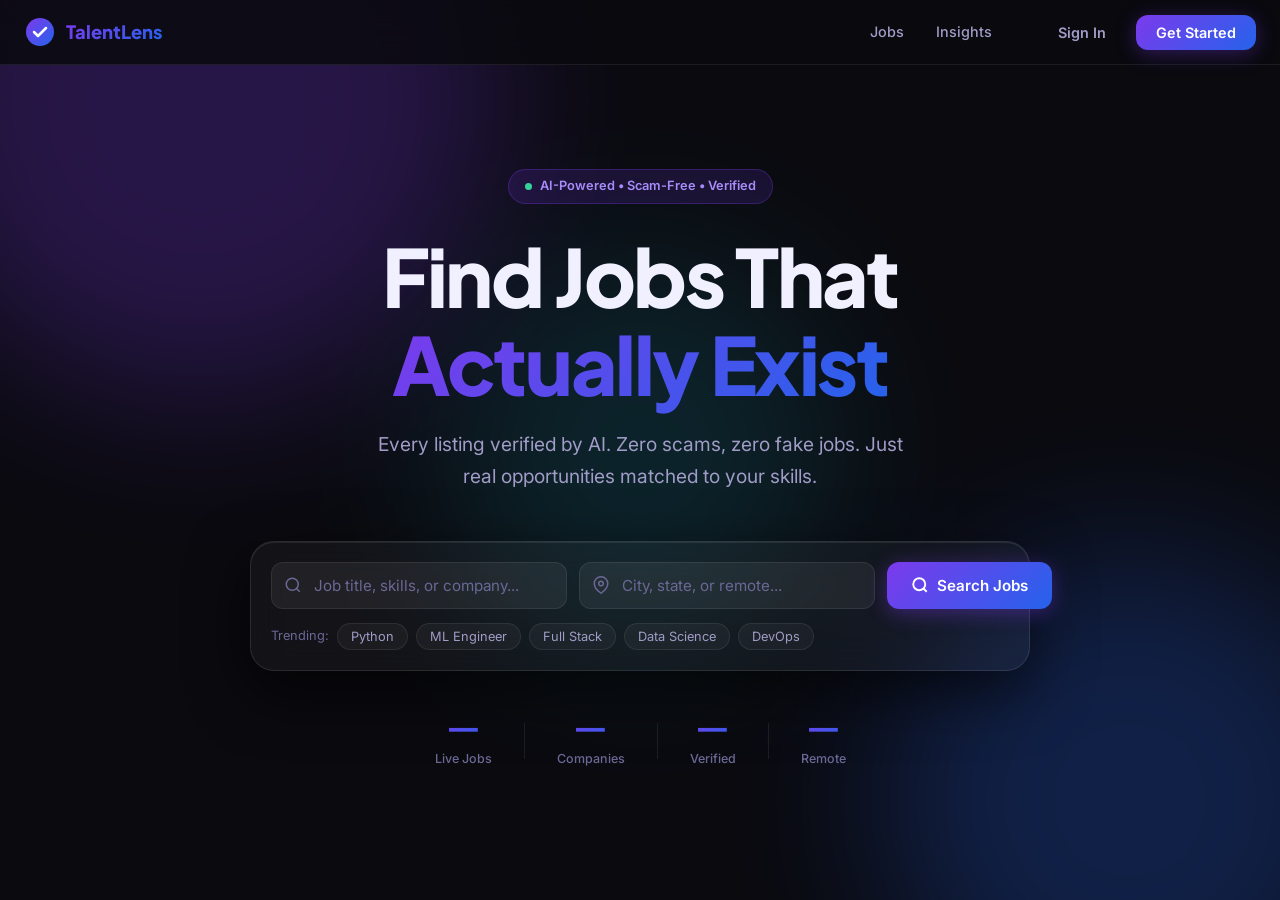
==== frontend/jobboard/index.html @ c3bb9ae3 "feat: TalentLens AI Job Intelligence Platform — initial upload Enterprise microservices stack: - Fas" ====
<!DOCTYPE html>
<html lang="en">
<head>
  <meta charset="UTF-8" />
  <meta name="viewport" content="width=device-width, initial-scale=1.0" />
  <title>TalentLens — AI-Powered Job Intelligence Platform</title>
  <meta name="description" content="Discover verified, scam-free jobs with AI-powered matching. TalentLens aggregates thousands of jobs, detects fraud, and matches you to your perfect role." />
  <meta property="og:title" content="TalentLens — AI-Powered Job Intelligence" />
  <meta property="og:description" content="Find your next career move with confidence. Every job verified by AI." />
  <link rel="preconnect" href="https://fonts.googleapis.com" />
  <link rel="preconnect" href="https://fonts.gstatic.com" crossorigin />
  <link href="https://fonts.googleapis.com/css2?family=Inter:wght@300;400;500;600;700;800&family=Plus+Jakarta+Sans:wght@400;600;700;800&display=swap" rel="stylesheet" />
  <link rel="stylesheet" href="style.css" />
</head>
<body>

<!-- ─── NAVBAR ─────────────────────────────────────────────────────────────── -->
<nav class="navbar" id="navbar">
  <div class="nav-inner">
    <a href="#" class="nav-logo" id="nav-logo">
      <div class="logo-icon">
        <svg viewBox="0 0 32 32" fill="none"><circle cx="16" cy="16" r="14" fill="url(#lg1)"/><path d="M10 16l4 4 8-8" stroke="#fff" stroke-width="2.5" stroke-linecap="round" stroke-linejoin="round"/><defs><linearGradient id="lg1" x1="2" y1="2" x2="30" y2="30" gradientUnits="userSpaceOnUse"><stop stop-color="#7C3AED"/><stop offset="1" stop-color="#2563EB"/></linearGradient></defs></svg>
      </div>
      <span class="logo-text">TalentLens</span>
    </a>
    <div class="nav-links">
      <a href="#" class="nav-link" id="nav-jobs" onclick="showSection('jobs')">Jobs</a>
      <a href="#" class="nav-link" id="nav-analytics" onclick="showSection('analytics')">Insights</a>
    </div>
    <div class="nav-actions">
      <button class="btn btn-ghost" id="btn-login" onclick="openLoginModal()">Sign In</button>
      <button class="btn btn-primary" id="btn-register" onclick="openRegisterModal()">Get Started</button>
      <div class="user-menu hidden" id="user-menu">
        <button class="avatar-btn" id="avatar-btn" onclick="toggleUserDropdown()">
          <div class="avatar" id="user-avatar">U</div>
          <svg viewBox="0 0 20 20" fill="currentColor" width="14"><path fill-rule="evenodd" d="M5.293 7.293a1 1 0 011.414 0L10 10.586l3.293-3.293a1 1 0 111.414 1.414l-4 4a1 1 0 01-1.414 0l-4-4a1 1 0 010-1.414z" clip-rule="evenodd"/></svg>
        </button>
        <div class="user-dropdown hidden" id="user-dropdown">
          <div class="dropdown-header" id="dropdown-email"></div>
          <a href="#" class="dropdown-item" onclick="showSection('saved')">Saved Searches</a>
          <a href="#" class="dropdown-item" onclick="showSection('notifications')">Notifications <span class="badge" id="notif-badge">0</span></a>
          <div class="dropdown-divider"></div>
          <a href="#" class="dropdown-item danger" onclick="logout()">Sign Out</a>
        </div>
      </div>
    </div>
  </div>
</nav>

<!-- ─── HERO ──────────────────────────────────────────────────────────────── -->
<section class="hero" id="hero">
  <div class="hero-bg">
    <div class="hero-orb orb-1"></div>
    <div class="hero-orb orb-2"></div>
    <div class="hero-orb orb-3"></div>
  </div>
  <div class="hero-content">
    <div class="hero-badge">
      <span class="badge-dot"></span>
      <span>AI-Powered • Scam-Free • Verified</span>
    </div>
    <h1 class="hero-title">
      Find Jobs That<br/>
      <span class="gradient-text">Actually Exist</span>
    </h1>
    <p class="hero-subtitle">Every listing verified by AI. Zero scams, zero fake jobs. Just real opportunities matched to your skills.</p>

    <div class="search-card" id="search-card">
      <div class="search-row">
        <div class="search-field">
          <svg class="search-icon" viewBox="0 0 24 24" fill="none" stroke="currentColor" stroke-width="2"><circle cx="11" cy="11" r="8"/><path d="m21 21-4.35-4.35"/></svg>
          <input type="text" id="hero-search" placeholder="Job title, skills, or company..." class="search-input" autocomplete="off" />
          <div class="autocomplete-dropdown hidden" id="autocomplete"></div>
        </div>
        <div class="search-field">
          <svg class="search-icon" viewBox="0 0 24 24" fill="none" stroke="currentColor" stroke-width="2"><path d="M21 10c0 7-9 13-9 13s-9-6-9-13a9 9 0 0118 0z"/><circle cx="12" cy="10" r="3"/></svg>
          <input type="text" id="hero-location" placeholder="City, state, or remote..." class="search-input" />
        </div>
        <button class="btn btn-search" id="btn-search" onclick="performSearch()">
          <svg viewBox="0 0 24 24" fill="none" stroke="currentColor" stroke-width="2.5" width="18"><circle cx="11" cy="11" r="8"/><path d="m21 21-4.35-4.35"/></svg>
          Search Jobs
        </button>
      </div>
      <div class="search-tags">
        <span class="tag-label">Trending:</span>
        <button class="tag-chip" onclick="quickSearch('Python Developer')">Python</button>
        <button class="tag-chip" onclick="quickSearch('Machine Learning Engineer')">ML Engineer</button>
        <button class="tag-chip" onclick="quickSearch('Full Stack Developer')">Full Stack</button>
        <button class="tag-chip" onclick="quickSearch('Data Scientist')">Data Science</button>
        <button class="tag-chip" onclick="quickSearch('DevOps Engineer')">DevOps</button>
      </div>
    </div>

    <div class="hero-stats">
      <div class="stat-item"><span class="stat-num" id="stat-jobs">—</span><span class="stat-label">Live Jobs</span></div>
      <div class="stat-divider"></div>
      <div class="stat-item"><span class="stat-num" id="stat-companies">—</span><span class="stat-label">Companies</span></div>
      <div class="stat-divider"></div>
      <div class="stat-item"><span class="stat-num" id="stat-verified">—</span><span class="stat-label">Verified</span></div>
      <div class="stat-divider"></div>
      <div class="stat-item"><span class="stat-num" id="stat-remote">—</span><span class="stat-label">Remote</span></div>
    </div>
  </div>
</section>

<!-- ─── JOBS SECTION ──────────────────────────────────────────────────────── -->
<section class="section hidden" id="section-jobs">
  <div class="container">
    <div class="jobs-layout">

      <!-- Sidebar Filters -->
      <aside class="filters-panel" id="filters-panel">
        <div class="filters-header">
          <h3>Filters</h3>
          <button class="btn-text" onclick="clearFilters()">Clear All</button>
        </div>

        <div class="filter-group">
          <label class="filter-label">Remote Type</label>
          <div class="filter-options">
            <button class="filter-btn active" data-filter="remote_type" data-value="" onclick="setFilter(this, 'remote_type', '')">All</button>
            <button class="filter-btn" data-filter="remote_type" data-value="remote" onclick="setFilter(this, 'remote_type', 'remote')">🌍 Remote</button>
            <button class="filter-btn" data-filter="remote_type" data-value="hybrid" onclick="setFilter(this, 'remote_type', 'hybrid')">🏠 Hybrid</button>
            <button class="filter-btn" data-filter="remote_type" data-value="on_site" onclick="setFilter(this, 'remote_type', 'on_site')">🏢 On-site</button>
          </div>
        </div>

        <div class="filter-group">
          <label class="filter-label">Experience Level</label>
          <div class="filter-options">
            <button class="filter-btn active" data-filter="experience" data-value="" onclick="setFilter(this, 'experience', '')">All</button>
            <button class="filter-btn" data-filter="experience" data-value="entry" onclick="setFilter(this, 'experience', 'entry')">Entry</button>
            <button class="filter-btn" data-filter="experience" data-value="mid" onclick="setFilter(this, 'experience', 'mid')">Mid</button>
            <button class="filter-btn" data-filter="experience" data-value="senior" onclick="setFilter(this, 'experience', 'senior')">Senior</button>
            <button class="filter-btn" data-filter="experience" data-value="lead" onclick="setFilter(this, 'experience', 'lead')">Lead</button>
          </div>
        </div>

        <div class="filter-group">
          <label class="filter-label">Job Type</label>
          <div class="filter-options">
            <button class="filter-btn active" data-filter="job_type" data-value="" onclick="setFilter(this, 'job_type', '')">All</button>
            <button class="filter-btn" data-filter="job_type" data-value="full_time" onclick="setFilter(this, 'job_type', 'full_time')">Full-time</button>
            <button class="filter-btn" data-filter="job_type" data-value="contract" onclick="setFilter(this, 'job_type', 'contract')">Contract</button>
            <button class="filter-btn" data-filter="job_type" data-value="internship" onclick="setFilter(this, 'job_type', 'internship')">Internship</button>
          </div>
        </div>

        <div class="filter-group">
          <label class="filter-label">Minimum Salary (₹ LPA)</label>
          <div class="salary-slider-row">
            <input type="range" id="salary-slider" min="0" max="50" step="5" value="0" oninput="onSalarySlider(this.value)" class="salary-slider" />
            <span class="salary-value" id="salary-display">Any</span>
          </div>
        </div>

        <div class="filter-group">
          <label class="filter-label">Trust Level</label>
          <div class="filter-options">
            <button class="filter-btn active" data-filter="scam_risk" data-value="medium" onclick="setFilter(this, 'scam_risk', 'medium')">✅ Verified Only</button>
            <button class="filter-btn" data-filter="scam_risk" data-value="very_high" onclick="setFilter(this, 'scam_risk', 'very_high')">All Jobs</button>
          </div>
        </div>

        <div class="filter-group">
          <label class="filter-label">Posted Within</label>
          <div class="filter-options">
            <button class="filter-btn active" data-filter="days" data-value="" onclick="setFilter(this, 'days', '')">Any Time</button>
            <button class="filter-btn" data-filter="days" data-value="1" onclick="setFilter(this, 'days', '1')">Today</button>
            <button class="filter-btn" data-filter="days" data-value="7" onclick="setFilter(this, 'days', '7')">This Week</button>
            <button class="filter-btn" data-filter="days" data-value="30" onclick="setFilter(this, 'days', '30')">This Month</button>
          </div>
        </div>
      </aside>

      <!-- Jobs Main -->
      <div class="jobs-main">
        <div class="jobs-toolbar">
          <div class="results-info">
            <span id="results-count">Loading jobs...</span>
          </div>
          <div class="sort-row">
            <span class="sort-label">Sort by:</span>
            <select class="sort-select" id="sort-select" onchange="onSortChange()">
              <option value="posted_at">Newest</option>
              <option value="quality_score">Best Match</option>
              <option value="salary_max">Highest Salary</option>
            </select>
          </div>
        </div>

        <div class="jobs-grid" id="jobs-grid">
          <!-- Skeleton loaders -->
          <div class="job-skeleton"></div>
          <div class="job-skeleton"></div>
          <div class="job-skeleton"></div>
          <div class="job-skeleton"></div>
          <div class="job-skeleton"></div>
          <div class="job-skeleton"></div>
        </div>

        <div class="empty-state hidden" id="empty-state">
          <div class="empty-icon">🔍</div>
          <h3>No jobs found</h3>
          <p>Try adjusting your search terms or filters</p>
          <button class="btn btn-primary" onclick="clearFilters(); performSearch()">Clear Filters</button>
        </div>

        <div class="pagination" id="pagination"></div>
      </div>

    </div>
  </div>
</section>

<!-- ─── ANALYTICS SECTION ─────────────────────────────────────────────────── -->
<section class="section hidden" id="section-analytics">
  <div class="container">
    <div class="section-header">
      <h2>Market Intelligence</h2>
      <p>Real-time insights from thousands of job postings</p>
    </div>
    <div class="analytics-grid" id="analytics-grid">
      <div class="analytics-skeleton"></div>
      <div class="analytics-skeleton"></div>
      <div class="analytics-skeleton"></div>
    </div>
  </div>
</section>

<!-- ─── SAVED SEARCHES ────────────────────────────────────────────────────── -->
<section class="section hidden" id="section-saved">
  <div class="container">
    <div class="section-header">
      <h2>Saved Searches</h2>
      <p>Get instant alerts when new matching jobs are posted</p>
    </div>
    <div id="saved-searches-list"><div class="loading-spinner"></div></div>
  </div>
</section>

<!-- ─── NOTIFICATIONS ─────────────────────────────────────────────────────── -->
<section class="section hidden" id="section-notifications">
  <div class="container">
    <div class="section-header">
      <h2>Notifications</h2>
      <button class="btn btn-ghost" onclick="markAllRead()">Mark all read</button>
    </div>
    <div id="notifications-list"><div class="loading-spinner"></div></div>
  </div>
</section>

<!-- ─── JOB DETAIL DRAWER ─────────────────────────────────────────────────── -->
<div class="drawer-overlay hidden" id="drawer-overlay" onclick="closeDrawer()"></div>
<div class="job-drawer hidden" id="job-drawer">
  <div class="drawer-inner" id="drawer-content">
    <div class="loading-spinner"></div>
  </div>
</div>

<!-- ─── AUTH MODALS ───────────────────────────────────────────────────────── -->
<div class="modal-overlay hidden" id="modal-overlay"></div>

<div class="modal hidden" id="modal-login">
  <button class="modal-close" onclick="closeModal()">×</button>
  <div class="modal-header">
    <div class="modal-logo"><svg viewBox="0 0 32 32" fill="none" width="36"><circle cx="16" cy="16" r="14" fill="url(#lm)"/><path d="M10 16l4 4 8-8" stroke="#fff" stroke-width="2.5" stroke-linecap="round" stroke-linejoin="round"/><defs><linearGradient id="lm" x1="2" y1="2" x2="30" y2="30"><stop stop-color="#7C3AED"/><stop offset="1" stop-color="#2563EB"/></linearGradient></defs></svg></div>
    <h2>Welcome back</h2>
    <p>Sign in to access your saved searches and alerts</p>
  </div>
  <form onsubmit="submitLogin(event)" class="modal-form">
    <div class="form-group">
      <label>Email</label>
      <input type="email" id="login-email" placeholder="you@example.com" required class="form-input" />
    </div>
    <div class="form-group">
      <label>Password</label>
      <input type="password" id="login-password" placeholder="••••••••" required class="form-input" />
    </div>
    <div class="form-error hidden" id="login-error"></div>
    <button type="submit" class="btn btn-primary btn-full" id="login-submit">Sign In</button>
    <p class="modal-switch">Don't have an account? <a href="#" onclick="switchToRegister()">Create one</a></p>
  </form>
</div>

<div class="modal hidden" id="modal-register">
  <button class="modal-close" onclick="closeModal()">×</button>
  <div class="modal-header">
    <div class="modal-logo"><svg viewBox="0 0 32 32" fill="none" width="36"><circle cx="16" cy="16" r="14" fill="url(#lr)"/><path d="M10 16l4 4 8-8" stroke="#fff" stroke-width="2.5" stroke-linecap="round" stroke-linejoin="round"/><defs><linearGradient id="lr" x1="2" y1="2" x2="30" y2="30"><stop stop-color="#7C3AED"/><stop offset="1" stop-color="#2563EB"/></linearGradient></defs></svg></div>
    <h2>Create your account</h2>
    <p>Get job alerts and save your searches</p>
  </div>
  <form onsubmit="submitRegister(event)" class="modal-form">
    <div class="form-group">
      <label>Full Name</label>
      <input type="text" id="reg-name" placeholder="Your name" required class="form-input" />
    </div>
    <div class="form-group">
      <label>Email</label>
      <input type="email" id="reg-email" placeholder="you@example.com" required class="form-input" />
    </div>
    <div class="form-group">
      <label>Password</label>
      <input type="password" id="reg-password" placeholder="Min. 8 characters" required minlength="8" class="form-input" />
    </div>
    <div class="form-error hidden" id="reg-error"></div>
    <button type="submit" class="btn btn-primary btn-full" id="reg-submit">Create Account</button>
    <p class="modal-switch">Already have an account? <a href="#" onclick="switchToLogin()">Sign in</a></p>
  </form>
</div>

<!-- Save Search Modal -->
<div class="modal hidden" id="modal-save-search">
  <button class="modal-close" onclick="closeModal()">×</button>
  <div class="modal-header">
    <h2>Save This Search</h2>
    <p>Get alerts when new matching jobs are posted</p>
  </div>
  <form onsubmit="submitSaveSearch(event)" class="modal-form">
    <div class="form-group">
      <label>Search Name</label>
      <input type="text" id="ss-name" placeholder="e.g. Python Dev in Bangalore" required class="form-input" />
    </div>
    <div class="form-check">
      <input type="checkbox" id="ss-alerts" checked />
      <label for="ss-alerts">Email me new matches</label>
    </div>
    <button type="submit" class="btn btn-primary btn-full">Save Search</button>
  </form>
</div>

<!-- Toast container -->
<div class="toast-container" id="toast-container"></div>

<script src="app.js"></script>
</body>
</html>
---- frontend/jobboard/style.css ----
/* ═══════════════════════════════════════════════════════════
   TalentLens — Job Board Design System
   Dark glassmorphism • Violet-blue palette • Micro-animations
═══════════════════════════════════════════════════════════ */

/* ─── Design Tokens ─────────────────────────────────────────── */
:root {
  --bg-base:       #0a0a0f;
  --bg-surface:    #0f0f1a;
  --bg-elevated:   #14142a;
  --bg-card:       rgba(20, 20, 42, 0.7);
  --bg-glass:      rgba(255, 255, 255, 0.04);
  --bg-glass-hover:rgba(255, 255, 255, 0.07);

  --violet-500:    #7C3AED;
  --violet-400:    #8B5CF6;
  --violet-300:    #A78BFA;
  --blue-500:      #2563EB;
  --blue-400:      #3B82F6;
  --cyan-400:      #22D3EE;
  --emerald-400:   #34D399;
  --rose-400:      #F87171;
  --amber-400:     #FBBF24;

  --text-primary:  #F1F0FF;
  --text-secondary:#A09CC7;
  --text-muted:    #6B6896;

  --border:        rgba(255, 255, 255, 0.08);
  --border-hover:  rgba(139, 92, 246, 0.4);

  --gradient-primary: linear-gradient(135deg, #7C3AED, #2563EB);
  --gradient-glow:    linear-gradient(135deg, rgba(124,58,237,0.15), rgba(37,99,235,0.15));
  --gradient-card:    linear-gradient(135deg, rgba(20,20,42,0.9), rgba(10,10,20,0.95));

  --shadow-sm:   0 2px 8px rgba(0,0,0,0.4);
  --shadow-md:   0 8px 32px rgba(0,0,0,0.5);
  --shadow-lg:   0 20px 60px rgba(0,0,0,0.6);
  --shadow-glow: 0 0 40px rgba(124,58,237,0.25);

  --radius-sm: 8px;
  --radius-md: 12px;
  --radius-lg: 18px;
  --radius-xl: 24px;

  --transition: all 0.22s cubic-bezier(0.4, 0, 0.2, 1);
  --transition-slow: all 0.4s cubic-bezier(0.4, 0, 0.2, 1);
}

/* ─── Reset & Base ──────────────────────────────────────────── */
*, *::before, *::after { box-sizing: border-box; margin: 0; padding: 0; }

html { scroll-behavior: smooth; }

body {
  font-family: 'Inter', system-ui, sans-serif;
  background: var(--bg-base);
  color: var(--text-primary);
  min-height: 100vh;
  overflow-x: hidden;
  line-height: 1.6;
}

a { color: inherit; text-decoration: none; }
button { cursor: pointer; border: none; background: none; font-family: inherit; }
input, select { font-family: inherit; }
img { max-width: 100%; }
.hidden { display: none !important; }

/* ─── Utility ───────────────────────────────────────────────── */
.container { max-width: 1280px; margin: 0 auto; padding: 0 24px; }
.gradient-text {
  background: var(--gradient-primary);
  -webkit-background-clip: text;
  -webkit-text-fill-color: transparent;
  background-clip: text;
}

/* ─── Navbar ────────────────────────────────────────────────── */
.navbar {
  position: fixed; top: 0; left: 0; right: 0; z-index: 100;
  background: rgba(10,10,15,0.85);
  backdrop-filter: blur(20px);
  -webkit-backdrop-filter: blur(20px);
  border-bottom: 1px solid var(--border);
  transition: var(--transition);
}
.navbar.scrolled { background: rgba(10,10,15,0.95); box-shadow: var(--shadow-md); }

.nav-inner {
  max-width: 1280px; margin: 0 auto; padding: 0 24px;
  height: 64px; display: flex; align-items: center; gap: 32px;
}
.nav-logo { display: flex; align-items: center; gap: 10px; }
.logo-icon { width: 32px; height: 32px; }
.logo-text { font-family: 'Plus Jakarta Sans', sans-serif; font-weight: 800; font-size: 1.15rem; background: var(--gradient-primary); -webkit-background-clip: text; -webkit-text-fill-color: transparent; background-clip: text; }

.nav-links { display: flex; gap: 4px; margin-left: auto; }
.nav-link {
  padding: 6px 14px; border-radius: var(--radius-sm); font-size: 0.9rem;
  font-weight: 500; color: var(--text-secondary); transition: var(--transition);
}
.nav-link:hover, .nav-link.active { color: var(--text-primary); background: var(--bg-glass); }

.nav-actions { display: flex; align-items: center; gap: 10px; }

/* ─── Buttons ────────────────────────────────────────────────── */
.btn {
  padding: 9px 20px; border-radius: var(--radius-md);
  font-size: 0.9rem; font-weight: 600; transition: var(--transition);
  display: inline-flex; align-items: center; gap: 8px; white-space: nowrap;
}
.btn-primary {
  background: var(--gradient-primary); color: #fff;
  box-shadow: 0 4px 20px rgba(124,58,237,0.35);
}
.btn-primary:hover { transform: translateY(-1px); box-shadow: 0 6px 28px rgba(124,58,237,0.5); }
.btn-primary:active { transform: translateY(0); }
.btn-ghost { color: var(--text-secondary); }
.btn-ghost:hover { color: var(--text-primary); background: var(--bg-glass); }
.btn-text { color: var(--violet-400); font-size: 0.85rem; font-weight: 500; padding: 4px 0; }
.btn-text:hover { color: var(--violet-300); }
.btn-search {
  background: var(--gradient-primary); color: #fff; padding: 12px 24px;
  border-radius: var(--radius-md); font-size: 0.95rem; font-weight: 600;
  white-space: nowrap; box-shadow: 0 4px 20px rgba(124,58,237,0.4);
  transition: var(--transition);
}
.btn-search:hover { transform: translateY(-1px); box-shadow: 0 8px 32px rgba(124,58,237,0.55); }
.btn-full { width: 100%; justify-content: center; padding: 13px; }

/* ─── Hero ───────────────────────────────────────────────────── */
.hero {
  position: relative; min-height: 100vh; display: flex; align-items: center;
  justify-content: center; text-align: center; overflow: hidden;
  padding: 100px 24px 60px;
}
.hero-bg { position: absolute; inset: 0; pointer-events: none; }
.hero-orb {
  position: absolute; border-radius: 50%; filter: blur(80px); opacity: 0.25;
  animation: orb-float 8s ease-in-out infinite;
}
.orb-1 { width: 600px; height: 600px; background: var(--violet-500); top: -200px; left: -100px; animation-delay: 0s; }
.orb-2 { width: 500px; height: 500px; background: var(--blue-500); bottom: -150px; right: -100px; animation-delay: -3s; }
.orb-3 { width: 400px; height: 400px; background: var(--cyan-400); top: 50%; left: 50%; transform: translate(-50%,-50%); opacity: 0.12; animation-delay: -6s; }

@keyframes orb-float {
  0%, 100% { transform: translateY(0) scale(1); }
  50% { transform: translateY(-30px) scale(1.05); }
}

.hero-content { position: relative; z-index: 1; max-width: 780px; }

.hero-badge {
  display: inline-flex; align-items: center; gap: 8px;
  padding: 6px 16px; border-radius: 100px;
  background: rgba(124,58,237,0.15); border: 1px solid rgba(124,58,237,0.3);
  font-size: 0.8rem; font-weight: 600; color: var(--violet-300);
  margin-bottom: 28px; animation: fade-in-up 0.6s ease forwards;
}
.badge-dot { width: 7px; height: 7px; border-radius: 50%; background: var(--emerald-400); animation: pulse 2s infinite; }
@keyframes pulse { 0%,100%{opacity:1;transform:scale(1)} 50%{opacity:0.6;transform:scale(0.85)} }

.hero-title {
  font-family: 'Plus Jakarta Sans', sans-serif;
  font-size: clamp(2.8rem, 7vw, 5rem); font-weight: 800;
  line-height: 1.1; letter-spacing: -0.03em; margin-bottom: 20px;
  animation: fade-in-up 0.7s 0.1s ease both;
}
.hero-subtitle {
  font-size: clamp(1rem, 2.5vw, 1.2rem); color: var(--text-secondary);
  max-width: 540px; margin: 0 auto 48px; line-height: 1.7;
  animation: fade-in-up 0.7s 0.2s ease both;
}

@keyframes fade-in-up {
  from { opacity: 0; transform: translateY(24px); }
  to { opacity: 1; transform: translateY(0); }
}

/* ─── Search Card ────────────────────────────────────────────── */
.search-card {
  background: rgba(255,255,255,0.04);
  border: 1px solid rgba(255,255,255,0.1);
  backdrop-filter: blur(20px); -webkit-backdrop-filter: blur(20px);
  border-radius: var(--radius-xl); padding: 20px;
  box-shadow: var(--shadow-lg), inset 0 1px 0 rgba(255,255,255,0.08);
  margin-bottom: 40px; animation: fade-in-up 0.7s 0.3s ease both;
}
.search-row { display: flex; gap: 12px; align-items: stretch; }
.search-field {
  flex: 1; position: relative; display: flex; align-items: center;
  background: rgba(255,255,255,0.06); border: 1px solid var(--border);
  border-radius: var(--radius-md); transition: var(--transition);
}
.search-field:focus-within { border-color: var(--violet-500); box-shadow: 0 0 0 3px rgba(124,58,237,0.15); }
.search-icon { width: 18px; height: 18px; color: var(--text-muted); margin: 0 12px; flex-shrink: 0; }
.search-input {
  flex: 1; background: none; border: none; outline: none; padding: 13px 12px 13px 0;
  color: var(--text-primary); font-size: 0.95rem;
}
.search-input::placeholder { color: var(--text-muted); }

.autocomplete-dropdown {
  position: absolute; top: calc(100% + 8px); left: 0; right: 0;
  background: var(--bg-elevated); border: 1px solid var(--border);
  border-radius: var(--radius-md); overflow: hidden; z-index: 50;
  box-shadow: var(--shadow-lg); max-height: 280px; overflow-y: auto;
}
.autocomplete-item {
  padding: 12px 16px; cursor: pointer; font-size: 0.9rem;
  transition: var(--transition); display: flex; align-items: center; gap: 10px;
}
.autocomplete-item:hover { background: var(--bg-glass-hover); color: var(--violet-300); }
.autocomplete-type { font-size: 0.75rem; color: var(--text-muted); margin-left: auto; }

.search-tags { display: flex; align-items: center; gap: 8px; flex-wrap: wrap; margin-top: 14px; }
.tag-label { font-size: 0.8rem; color: var(--text-muted); }
.tag-chip {
  padding: 5px 13px; border-radius: 100px;
  background: var(--bg-glass); border: 1px solid var(--border);
  font-size: 0.8rem; color: var(--text-secondary);
  transition: var(--transition);
}
.tag-chip:hover { background: rgba(124,58,237,0.15); border-color: var(--violet-500); color: var(--violet-300); }

/* ─── Hero Stats ─────────────────────────────────────────────── */
.hero-stats {
  display: flex; align-items: center; justify-content: center; gap: 32px;
  animation: fade-in-up 0.7s 0.4s ease both;
}
.stat-item { text-align: center; }
.stat-num { display: block; font-size: 1.8rem; font-weight: 800; background: var(--gradient-primary); -webkit-background-clip: text; -webkit-text-fill-color: transparent; background-clip: text; line-height: 1.2; }
.stat-label { font-size: 0.78rem; color: var(--text-muted); font-weight: 500; }
.stat-divider { width: 1px; height: 36px; background: var(--border); }

/* ─── Section ────────────────────────────────────────────────── */
.section { padding: 100px 0 60px; min-height: 100vh; }
.section-header { text-align: center; margin-bottom: 48px; }
.section-header h2 { font-family: 'Plus Jakarta Sans', sans-serif; font-size: 2rem; font-weight: 800; margin-bottom: 8px; }
.section-header p { color: var(--text-secondary); font-size: 1rem; }

/* ─── Jobs Layout ────────────────────────────────────────────── */
.jobs-layout { display: grid; grid-template-columns: 260px 1fr; gap: 28px; align-items: start; }

/* ─── Filters Panel ──────────────────────────────────────────── */
.filters-panel {
  background: var(--bg-card); border: 1px solid var(--border);
  border-radius: var(--radius-lg); padding: 22px;
  position: sticky; top: 82px;
  backdrop-filter: blur(12px); -webkit-backdrop-filter: blur(12px);
}
.filters-header { display: flex; justify-content: space-between; align-items: center; margin-bottom: 20px; }
.filters-header h3 { font-size: 0.95rem; font-weight: 700; }

.filter-group { margin-bottom: 22px; }
.filter-group:last-child { margin-bottom: 0; }
.filter-label { display: block; font-size: 0.78rem; font-weight: 600; color: var(--text-muted); text-transform: uppercase; letter-spacing: 0.05em; margin-bottom: 10px; }
.filter-options { display: flex; flex-wrap: wrap; gap: 6px; }
.filter-btn {
  padding: 5px 12px; border-radius: 100px;
  border: 1px solid var(--border); font-size: 0.8rem;
  color: var(--text-secondary); transition: var(--transition);
}
.filter-btn:hover { border-color: var(--violet-500); color: var(--violet-300); }
.filter-btn.active { background: rgba(124,58,237,0.18); border-color: var(--violet-500); color: var(--violet-300); }

.salary-slider-row { display: flex; align-items: center; gap: 12px; }
.salary-slider { flex: 1; accent-color: var(--violet-500); cursor: pointer; }
.salary-value { font-size: 0.85rem; font-weight: 600; color: var(--violet-300); min-width: 38px; }

/* ─── Jobs Toolbar ───────────────────────────────────────────── */
.jobs-toolbar { display: flex; justify-content: space-between; align-items: center; margin-bottom: 20px; }
.results-info { font-size: 0.9rem; color: var(--text-secondary); }
.results-info span b { color: var(--text-primary); }
.sort-row { display: flex; align-items: center; gap: 10px; }
.sort-label { font-size: 0.85rem; color: var(--text-muted); }
.sort-select {
  background: var(--bg-card); border: 1px solid var(--border);
  color: var(--text-primary); padding: 6px 12px; border-radius: var(--radius-sm);
  font-size: 0.85rem; outline: none; cursor: pointer;
}
.sort-select:focus { border-color: var(--violet-500); }

/* ─── Job Cards ──────────────────────────────────────────────── */
.jobs-grid { display: flex; flex-direction: column; gap: 14px; }

.job-card {
  background: var(--bg-card); border: 1px solid var(--border);
  border-radius: var(--radius-lg); padding: 22px;
  backdrop-filter: blur(12px); -webkit-backdrop-filter: blur(12px);
  cursor: pointer; transition: var(--transition);
  animation: card-appear 0.4s ease both;
  position: relative; overflow: hidden;
}
.job-card::before {
  content: ''; position: absolute; inset: 0; opacity: 0;
  background: var(--gradient-glow); transition: var(--transition);
}
.job-card:hover { border-color: var(--border-hover); transform: translateY(-2px); box-shadow: var(--shadow-md); }
.job-card:hover::before { opacity: 1; }

@keyframes card-appear {
  from { opacity: 0; transform: translateY(16px); }
  to { opacity: 1; transform: translateY(0); }
}

.job-card-top { display: flex; align-items: flex-start; gap: 14px; margin-bottom: 14px; }
.company-logo {
  width: 44px; height: 44px; border-radius: var(--radius-sm);
  background: var(--gradient-primary); display: flex; align-items: center; justify-content: center;
  font-weight: 800; font-size: 1.1rem; color: #fff; flex-shrink: 0;
  font-family: 'Plus Jakarta Sans', sans-serif;
}
.job-card-info { flex: 1; min-width: 0; }
.job-title { font-size: 1rem; font-weight: 700; margin-bottom: 2px; white-space: nowrap; overflow: hidden; text-overflow: ellipsis; }
.job-company { font-size: 0.85rem; color: var(--text-secondary); }
.job-trust-badge {
  display: flex; align-items: center; gap: 5px; padding: 4px 10px;
  border-radius: 100px; font-size: 0.73rem; font-weight: 600; flex-shrink: 0;
}
.trust-verified { background: rgba(52,211,153,0.12); color: var(--emerald-400); border: 1px solid rgba(52,211,153,0.2); }
.trust-low { background: rgba(251,191,36,0.1); color: var(--amber-400); border: 1px solid rgba(251,191,36,0.2); }
.trust-risky { background: rgba(248,113,113,0.1); color: var(--rose-400); border: 1px solid rgba(248,113,113,0.2); }

.job-meta { display: flex; flex-wrap: wrap; gap: 8px; margin-bottom: 14px; }
.meta-pill {
  display: inline-flex; align-items: center; gap: 5px;
  padding: 4px 10px; border-radius: 100px;
  background: var(--bg-glass); border: 1px solid var(--border);
  font-size: 0.78rem; color: var(--text-secondary);
}
.meta-pill.remote { color: var(--cyan-400); border-color: rgba(34,211,238,0.2); background: rgba(34,211,238,0.08); }
.meta-pill.salary { color: var(--emerald-400); border-color: rgba(52,211,153,0.2); background: rgba(52,211,153,0.08); }

.job-skills { display: flex; flex-wrap: wrap; gap: 6px; }
.skill-tag {
  padding: 3px 10px; border-radius: 100px;
  background: rgba(124,58,237,0.1); border: 1px solid rgba(124,58,237,0.2);
  font-size: 0.75rem; color: var(--violet-300);
}
.skill-tag.more { color: var(--text-muted); background: var(--bg-glass); border-color: var(--border); }

.job-card-footer { display: flex; justify-content: space-between; align-items: center; margin-top: 14px; padding-top: 14px; border-top: 1px solid var(--border); }
.job-posted { font-size: 0.78rem; color: var(--text-muted); }
.job-source { font-size: 0.73rem; color: var(--text-muted); text-transform: uppercase; letter-spacing: 0.05em; }

/* Skeleton */
.job-skeleton {
  height: 160px; border-radius: var(--radius-lg);
  background: linear-gradient(90deg, var(--bg-card) 25%, var(--bg-elevated) 50%, var(--bg-card) 75%);
  background-size: 200% 100%; animation: shimmer 1.8s infinite;
}
@keyframes shimmer { 0%{background-position:200% 0} 100%{background-position:-200% 0} }

/* Empty state */
.empty-state { text-align: center; padding: 80px 20px; }
.empty-icon { font-size: 3rem; margin-bottom: 16px; }
.empty-state h3 { font-size: 1.3rem; font-weight: 700; margin-bottom: 8px; }
.empty-state p { color: var(--text-secondary); margin-bottom: 24px; }

/* ─── Pagination ─────────────────────────────────────────────── */
.pagination { display: flex; justify-content: center; gap: 8px; margin-top: 36px; }
.page-btn {
  width: 36px; height: 36px; border-radius: var(--radius-sm);
  border: 1px solid var(--border); font-size: 0.85rem;
  color: var(--text-secondary); transition: var(--transition);
  display: flex; align-items: center; justify-content: center;
}
.page-btn:hover, .page-btn.active { background: rgba(124,58,237,0.18); border-color: var(--violet-500); color: var(--violet-300); }
.page-btn.active { font-weight: 700; }

/* ─── Job Drawer ─────────────────────────────────────────────── */
.drawer-overlay {
  position: fixed; inset: 0; background: rgba(0,0,0,0.6);
  backdrop-filter: blur(4px); z-index: 200; transition: var(--transition);
}
.job-drawer {
  position: fixed; right: 0; top: 0; bottom: 0; width: min(680px, 95vw);
  background: var(--bg-elevated); border-left: 1px solid var(--border);
  z-index: 201; overflow-y: auto; transition: transform 0.3s cubic-bezier(0.4,0,0.2,1);
  transform: translateX(100%);
}
.job-drawer:not(.hidden) { transform: translateX(0); }

.drawer-inner { padding: 32px; }
.drawer-header { display: flex; align-items: flex-start; gap: 16px; margin-bottom: 28px; }
.drawer-logo { width: 56px; height: 56px; border-radius: var(--radius-md); background: var(--gradient-primary); display: flex; align-items: center; justify-content: center; font-weight: 800; font-size: 1.4rem; color: #fff; flex-shrink: 0; }
.drawer-title { font-family: 'Plus Jakarta Sans', sans-serif; font-size: 1.5rem; font-weight: 800; margin-bottom: 4px; }
.drawer-company { font-size: 1rem; color: var(--text-secondary); }
.drawer-close-btn {
  margin-left: auto; width: 36px; height: 36px;
  border-radius: var(--radius-sm); background: var(--bg-glass);
  border: 1px solid var(--border); font-size: 1.2rem; color: var(--text-muted);
  display: flex; align-items: center; justify-content: center;
  transition: var(--transition); flex-shrink: 0;
}
.drawer-close-btn:hover { background: var(--bg-glass-hover); color: var(--text-primary); }

.drawer-actions { display: flex; gap: 12px; margin-bottom: 28px; }
.drawer-actions .btn { flex: 1; justify-content: center; }

.drawer-section { margin-bottom: 28px; }
.drawer-section h4 { font-size: 0.78rem; font-weight: 600; color: var(--text-muted); text-transform: uppercase; letter-spacing: 0.05em; margin-bottom: 14px; }
.drawer-description { font-size: 0.9rem; color: var(--text-secondary); line-height: 1.8; white-space: pre-wrap; }
.drawer-meta-grid { display: grid; grid-template-columns: 1fr 1fr; gap: 14px; }
.drawer-meta-item { background: var(--bg-glass); border: 1px solid var(--border); border-radius: var(--radius-sm); padding: 14px; }
.drawer-meta-label { font-size: 0.75rem; color: var(--text-muted); margin-bottom: 4px; }
.drawer-meta-value { font-size: 0.9rem; font-weight: 600; }

.trust-meter { margin-top: 12px; }
.trust-bar { height: 6px; border-radius: 3px; background: var(--bg-glass); overflow: hidden; }
.trust-fill { height: 100%; border-radius: 3px; transition: width 0.8s ease; }

/* ─── Analytics ──────────────────────────────────────────────── */
.analytics-grid { display: grid; grid-template-columns: repeat(auto-fill, minmax(340px, 1fr)); gap: 24px; }
.analytics-card {
  background: var(--bg-card); border: 1px solid var(--border);
  border-radius: var(--radius-lg); padding: 28px;
  backdrop-filter: blur(12px); -webkit-backdrop-filter: blur(12px);
}
.analytics-card h3 { font-size: 1rem; font-weight: 700; margin-bottom: 20px; }
.analytics-skeleton { height: 280px; border-radius: var(--radius-lg); background: linear-gradient(90deg, var(--bg-card) 25%, var(--bg-elevated) 50%, var(--bg-card) 75%); background-size: 200% 100%; animation: shimmer 1.8s infinite; }

.skill-bar-row { display: flex; align-items: center; gap: 12px; margin-bottom: 10px; }
.skill-bar-name { width: 110px; font-size: 0.82rem; color: var(--text-secondary); overflow: hidden; text-overflow: ellipsis; white-space: nowrap; }
.skill-bar-track { flex: 1; height: 6px; background: var(--bg-glass); border-radius: 3px; overflow: hidden; }
.skill-bar-fill { height: 100%; border-radius: 3px; background: var(--gradient-primary); }
.skill-bar-count { font-size: 0.78rem; color: var(--text-muted); min-width: 30px; text-align: right; }

.salary-row { display: flex; flex-direction: column; gap: 10px; }
.salary-exp-row { display: flex; align-items: center; gap: 12px; }
.salary-exp-label { width: 70px; font-size: 0.82rem; color: var(--text-secondary); }
.salary-range-bar { flex: 1; position: relative; height: 8px; background: var(--bg-glass); border-radius: 4px; }
.salary-range-fill { position: absolute; height: 100%; border-radius: 4px; background: var(--gradient-primary); }
.salary-range-text { font-size: 0.78rem; color: var(--text-muted); min-width: 70px; text-align: right; }

.remote-donut { display: flex; justify-content: center; align-items: center; gap: 32px; margin-top: 12px; }
.remote-legend { display: flex; flex-direction: column; gap: 10px; }
.legend-item { display: flex; align-items: center; gap: 8px; font-size: 0.85rem; }
.legend-dot { width: 10px; height: 10px; border-radius: 50%; }

/* ─── Saved Searches ─────────────────────────────────────────── */
.saved-search-card {
  background: var(--bg-card); border: 1px solid var(--border);
  border-radius: var(--radius-lg); padding: 20px 24px;
  display: flex; align-items: center; gap: 16px; margin-bottom: 12px;
  transition: var(--transition);
}
.saved-search-card:hover { border-color: var(--border-hover); }
.ss-info { flex: 1; }
.ss-name { font-weight: 600; margin-bottom: 4px; }
.ss-meta { font-size: 0.83rem; color: var(--text-muted); }
.ss-toggle { display: flex; align-items: center; gap: 8px; font-size: 0.82rem; color: var(--text-secondary); }
.toggle { width: 38px; height: 22px; border-radius: 11px; background: var(--bg-glass); border: 1px solid var(--border); position: relative; cursor: pointer; transition: var(--transition); }
.toggle.on { background: var(--violet-500); border-color: var(--violet-500); }
.toggle::after { content: ''; position: absolute; width: 16px; height: 16px; border-radius: 50%; background: #fff; top: 2px; left: 2px; transition: var(--transition); box-shadow: 0 1px 4px rgba(0,0,0,0.3); }
.toggle.on::after { left: calc(100% - 18px); }

/* ─── Notifications ──────────────────────────────────────────── */
.notif-card {
  background: var(--bg-card); border: 1px solid var(--border);
  border-radius: var(--radius-md); padding: 16px 20px;
  margin-bottom: 10px; display: flex; gap: 14px; align-items: flex-start;
  transition: var(--transition);
}
.notif-card.unread { border-left: 3px solid var(--violet-500); }
.notif-icon { font-size: 1.4rem; flex-shrink: 0; margin-top: 2px; }
.notif-body { flex: 1; }
.notif-subject { font-size: 0.9rem; font-weight: 600; margin-bottom: 2px; }
.notif-time { font-size: 0.78rem; color: var(--text-muted); }
.notif-read-btn { font-size: 0.78rem; color: var(--violet-400); padding: 4px 8px; border-radius: 4px; transition: var(--transition); }
.notif-read-btn:hover { background: rgba(124,58,237,0.1); }

/* ─── Auth Modals ────────────────────────────────────────────── */
.modal-overlay {
  position: fixed; inset: 0; background: rgba(0,0,0,0.7);
  backdrop-filter: blur(8px); z-index: 300;
}
.modal {
  position: fixed; top: 50%; left: 50%; transform: translate(-50%, -50%) scale(0.95);
  z-index: 301; width: min(440px, 95vw);
  background: var(--bg-elevated); border: 1px solid var(--border);
  border-radius: var(--radius-xl); padding: 36px;
  box-shadow: var(--shadow-lg); opacity: 0; transition: var(--transition);
  pointer-events: none;
}
.modal:not(.hidden) { opacity: 1; transform: translate(-50%, -50%) scale(1); pointer-events: all; }
.modal-close {
  position: absolute; top: 16px; right: 16px;
  width: 32px; height: 32px; border-radius: var(--radius-sm);
  background: var(--bg-glass); color: var(--text-muted);
  font-size: 1.2rem; display: flex; align-items: center; justify-content: center;
  transition: var(--transition);
}
.modal-close:hover { background: var(--bg-glass-hover); color: var(--text-primary); }
.modal-header { text-align: center; margin-bottom: 28px; }
.modal-logo { margin-bottom: 14px; }
.modal-header h2 { font-family: 'Plus Jakarta Sans', sans-serif; font-size: 1.5rem; font-weight: 800; margin-bottom: 6px; }
.modal-header p { font-size: 0.88rem; color: var(--text-secondary); }
.modal-form { display: flex; flex-direction: column; gap: 16px; }
.form-group { display: flex; flex-direction: column; gap: 6px; }
.form-group label { font-size: 0.82rem; font-weight: 600; color: var(--text-secondary); }
.form-input {
  background: var(--bg-glass); border: 1px solid var(--border);
  border-radius: var(--radius-md); padding: 11px 14px;
  color: var(--text-primary); font-size: 0.9rem; outline: none;
  transition: var(--transition);
}
.form-input:focus { border-color: var(--violet-500); box-shadow: 0 0 0 3px rgba(124,58,237,0.12); }
.form-check { display: flex; align-items: center; gap: 10px; font-size: 0.88rem; color: var(--text-secondary); }
.form-check input[type="checkbox"] { accent-color: var(--violet-500); width: 16px; height: 16px; }
.form-error { padding: 10px 14px; border-radius: var(--radius-sm); background: rgba(248,113,113,0.1); border: 1px solid rgba(248,113,113,0.2); font-size: 0.85rem; color: var(--rose-400); }
.modal-switch { text-align: center; font-size: 0.85rem; color: var(--text-muted); }
.modal-switch a { color: var(--violet-400); font-weight: 600; }
.modal-switch a:hover { color: var(--violet-300); }

/* ─── User Menu ──────────────────────────────────────────────── */
.avatar-btn { display: flex; align-items: center; gap: 6px; padding: 6px 12px; border-radius: var(--radius-md); background: var(--bg-glass); border: 1px solid var(--border); color: var(--text-secondary); transition: var(--transition); }
.avatar-btn:hover { border-color: var(--violet-500); color: var(--text-primary); }
.avatar { width: 28px; height: 28px; border-radius: 50%; background: var(--gradient-primary); display: flex; align-items: center; justify-content: center; font-size: 0.78rem; font-weight: 700; color: #fff; }

.user-menu { position: relative; }
.user-dropdown {
  position: absolute; top: calc(100% + 8px); right: 0; width: 220px;
  background: var(--bg-elevated); border: 1px solid var(--border);
  border-radius: var(--radius-md); overflow: hidden; z-index: 150;
  box-shadow: var(--shadow-lg);
}
.dropdown-header { padding: 12px 16px; font-size: 0.8rem; color: var(--text-muted); border-bottom: 1px solid var(--border); }
.dropdown-item { display: flex; align-items: center; justify-content: space-between; padding: 10px 16px; font-size: 0.88rem; color: var(--text-secondary); transition: var(--transition); }
.dropdown-item:hover { background: var(--bg-glass-hover); color: var(--text-primary); }
.dropdown-item.danger:hover { color: var(--rose-400); }
.dropdown-divider { height: 1px; background: var(--border); margin: 4px 0; }
.badge { background: var(--violet-500); color: #fff; font-size: 0.7rem; font-weight: 700; padding: 1px 6px; border-radius: 100px; }

/* ─── Toast ──────────────────────────────────────────────────── */
.toast-container { position: fixed; bottom: 24px; right: 24px; z-index: 400; display: flex; flex-direction: column; gap: 10px; }
.toast {
  padding: 14px 20px; border-radius: var(--radius-md);
  background: var(--bg-elevated); border: 1px solid var(--border);
  font-size: 0.88rem; font-weight: 500; box-shadow: var(--shadow-md);
  animation: toast-in 0.3s ease; max-width: 320px; display: flex; align-items: center; gap: 10px;
}
.toast.success { border-left: 3px solid var(--emerald-400); }
.toast.error { border-left: 3px solid var(--rose-400); }
.toast.info { border-left: 3px solid var(--violet-400); }
@keyframes toast-in { from { opacity: 0; transform: translateX(20px); } to { opacity: 1; transform: translateX(0); } }

/* ─── Loading Spinner ────────────────────────────────────────── */
.loading-spinner {
  width: 40px; height: 40px; border-radius: 50%;
  border: 3px solid var(--border);
  border-top-color: var(--violet-500);
  animation: spin 0.8s linear infinite;
  margin: 60px auto;
}
@keyframes spin { to { transform: rotate(360deg); } }

/* ─── Responsive ─────────────────────────────────────────────── */
@media (max-width: 900px) {
  .jobs-layout { grid-template-columns: 1fr; }
  .filters-panel { position: static; }
  .hero-stats { gap: 16px; }
  .search-row { flex-direction: column; }
}
@media (max-width: 640px) {
  .nav-links { display: none; }
  .hero-title { font-size: 2.4rem; }
  .hero-stats { flex-wrap: wrap; gap: 12px 24px; justify-content: center; }
  .stat-divider { display: none; }
  .drawer-meta-grid { grid-template-columns: 1fr; }
}

/* Scrollbar */
::-webkit-scrollbar { width: 6px; height: 6px; }
::-webkit-scrollbar-track { background: var(--bg-surface); }
::-webkit-scrollbar-thumb { background: rgba(124,58,237,0.35); border-radius: 3px; }
::-webkit-scrollbar-thumb:hover { background: var(--violet-500); }
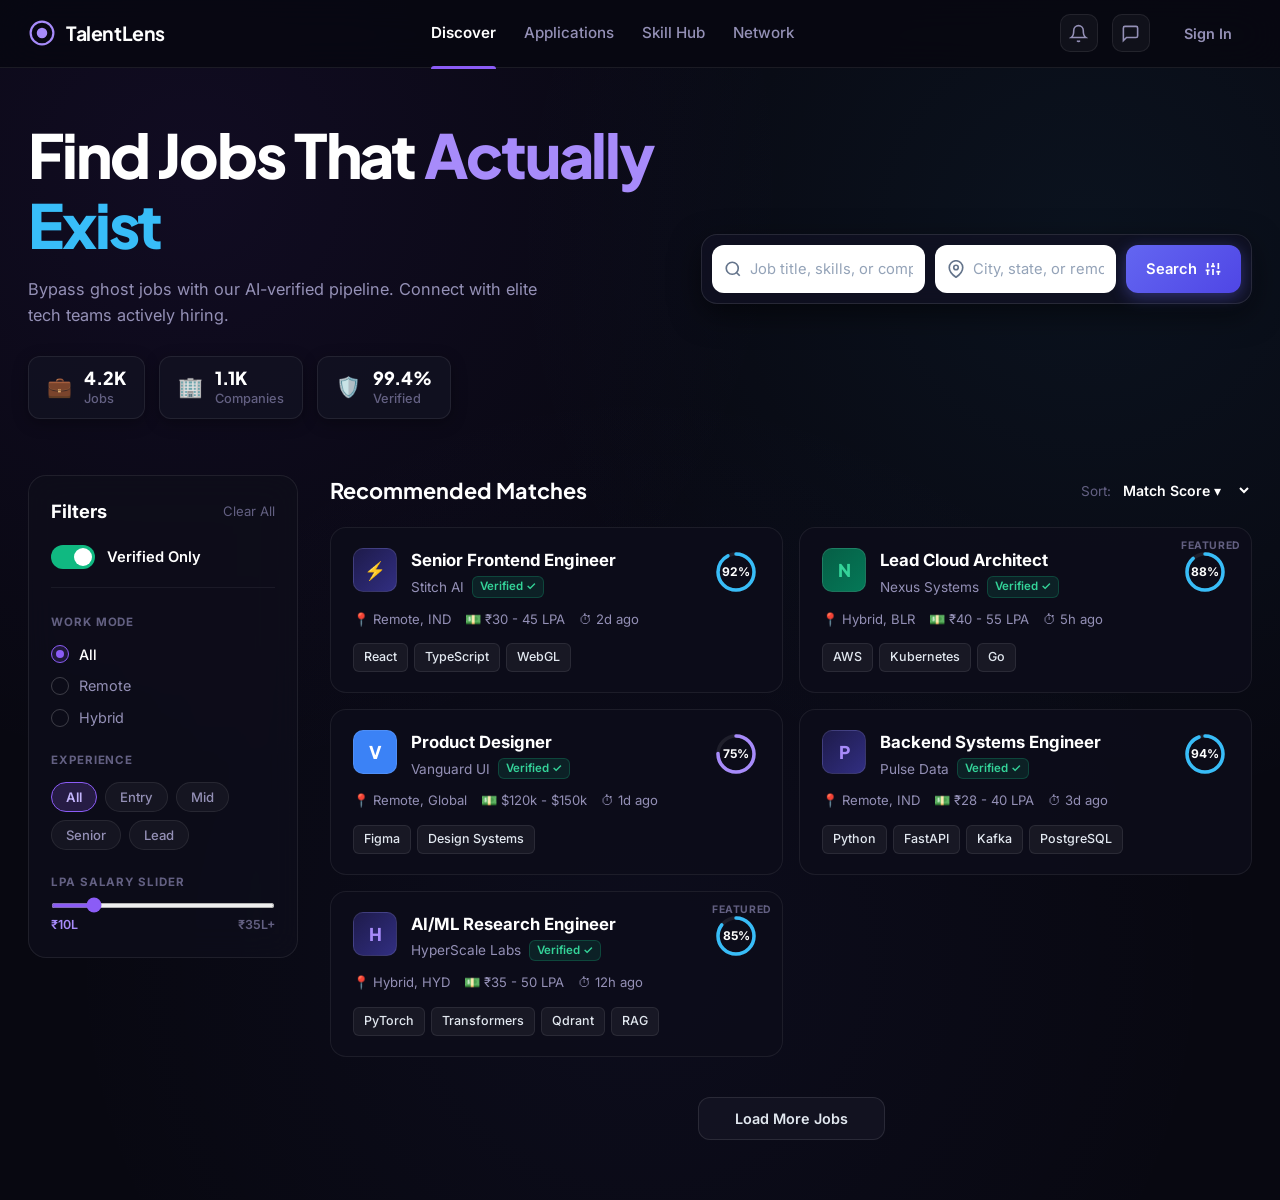
==== commit 77cf1c50: "feat: update services, frontend, shared modules and add docs" ====
--- a/frontend/jobboard/index.html
+++ b/frontend/jobboard/index.html
@@ -3,13 +3,13 @@
 <head>
   <meta charset="UTF-8" />
   <meta name="viewport" content="width=device-width, initial-scale=1.0" />
-  <title>TalentLens — AI-Powered Job Intelligence Platform</title>
+  <title>TalentLens — Find Jobs That Actually Exist</title>
   <meta name="description" content="Discover verified, scam-free jobs with AI-powered matching. TalentLens aggregates thousands of jobs, detects fraud, and matches you to your perfect role." />
-  <meta property="og:title" content="TalentLens — AI-Powered Job Intelligence" />
-  <meta property="og:description" content="Find your next career move with confidence. Every job verified by AI." />
+  <meta property="og:title" content="TalentLens — Find Jobs That Actually Exist" />
+  <meta property="og:description" content="Bypass ghost jobs with our AI-verified pipeline. Connect with elite tech teams actively hiring." />
   <link rel="preconnect" href="https://fonts.googleapis.com" />
   <link rel="preconnect" href="https://fonts.gstatic.com" crossorigin />
-  <link href="https://fonts.googleapis.com/css2?family=Inter:wght@300;400;500;600;700;800&family=Plus+Jakarta+Sans:wght@400;600;700;800&display=swap" rel="stylesheet" />
+  <link href="https://fonts.googleapis.com/css2?family=Inter:wght@300;400;500;600;700;800&family=Plus+Jakarta+Sans:wght@500;600;700;800&display=swap" rel="stylesheet" />
   <link rel="stylesheet" href="style.css" />
 </head>
 <body>
@@ -17,238 +17,391 @@
 <!-- ─── NAVBAR ─────────────────────────────────────────────────────────────── -->
 <nav class="navbar" id="navbar">
   <div class="nav-inner">
-    <a href="#" class="nav-logo" id="nav-logo">
+    <a href="#" class="nav-logo" id="nav-logo" onclick="showSection('discover')">
       <div class="logo-icon">
-        <svg viewBox="0 0 32 32" fill="none"><circle cx="16" cy="16" r="14" fill="url(#lg1)"/><path d="M10 16l4 4 8-8" stroke="#fff" stroke-width="2.5" stroke-linecap="round" stroke-linejoin="round"/><defs><linearGradient id="lg1" x1="2" y1="2" x2="30" y2="30" gradientUnits="userSpaceOnUse"><stop stop-color="#7C3AED"/><stop offset="1" stop-color="#2563EB"/></linearGradient></defs></svg>
+        <svg viewBox="0 0 32 32" fill="none">
+          <circle cx="16" cy="16" r="13" stroke="#A78BFA" stroke-width="2.5" />
+          <circle cx="16" cy="16" r="6" fill="#A78BFA" />
+        </svg>
       </div>
       <span class="logo-text">TalentLens</span>
     </a>
+
     <div class="nav-links">
-      <a href="#" class="nav-link" id="nav-jobs" onclick="showSection('jobs')">Jobs</a>
-      <a href="#" class="nav-link" id="nav-analytics" onclick="showSection('analytics')">Insights</a>
-    </div>
+      <a href="#" class="nav-link active" id="nav-discover" onclick="showSection('discover')">Discover</a>
+      <a href="#" class="nav-link" id="nav-applications" onclick="showSection('saved')">Applications</a>
+      <a href="#" class="nav-link" id="nav-skillhub" onclick="showSection('resume')">Skill Hub</a>
+      <a href="#" class="nav-link" id="nav-network" onclick="showSection('analytics')">Network</a>
+    </div>
+
     <div class="nav-actions">
-      <button class="btn btn-ghost" id="btn-login" onclick="openLoginModal()">Sign In</button>
-      <button class="btn btn-primary" id="btn-register" onclick="openRegisterModal()">Get Started</button>
+      
+      <button class="nav-icon-btn" id="btn-notif-nav" onclick="showSection('notifications')" title="Notifications">
+        <svg viewBox="0 0 24 24" fill="none" stroke="currentColor" stroke-width="2" width="19" height="19">
+          <path d="M18 8A6 6 0 0 0 6 8c0 7-3 9-3 9h18s-3-2-3-9"></path>
+          <path d="M13.73 21a2 2 0 0 1-3.46 0"></path>
+        </svg>
+        <span class="notif-dot hidden" id="notif-dot"></span>
+      </button>
+
+      <button class="nav-icon-btn" id="btn-chat-nav" onclick="showToast('Community & Direct Chat active', 'info')" title="Messages">
+        <svg viewBox="0 0 24 24" fill="none" stroke="currentColor" stroke-width="2" width="19" height="19">
+          <path d="M21 15a2 2 0 0 1-2 2H7l-4 4V5a2 2 0 0 1 2-2h14a2 2 0 0 1 2 2z"></path>
+        </svg>
+      </button>
+
+      <button class="btn btn-ghost btn-sm" id="btn-login" onclick="openLoginModal()">Sign In</button>
+      
       <div class="user-menu hidden" id="user-menu">
         <button class="avatar-btn" id="avatar-btn" onclick="toggleUserDropdown()">
           <div class="avatar" id="user-avatar">U</div>
-          <svg viewBox="0 0 20 20" fill="currentColor" width="14"><path fill-rule="evenodd" d="M5.293 7.293a1 1 0 011.414 0L10 10.586l3.293-3.293a1 1 0 111.414 1.414l-4 4a1 1 0 01-1.414 0l-4-4a1 1 0 010-1.414z" clip-rule="evenodd"/></svg>
         </button>
         <div class="user-dropdown hidden" id="user-dropdown">
           <div class="dropdown-header" id="dropdown-email"></div>
-          <a href="#" class="dropdown-item" onclick="showSection('saved')">Saved Searches</a>
+          <a href="#" class="dropdown-item" onclick="showSection('resume')">✨ Skill Hub / AI Match</a>
+          <a href="#" class="dropdown-item" onclick="showSection('saved')">Saved Applications</a>
           <a href="#" class="dropdown-item" onclick="showSection('notifications')">Notifications <span class="badge" id="notif-badge">0</span></a>
           <div class="dropdown-divider"></div>
           <a href="#" class="dropdown-item danger" onclick="logout()">Sign Out</a>
         </div>
       </div>
+
+      <!-- Hamburger (mobile only) -->
+      <button class="nav-hamburger" id="nav-hamburger" onclick="toggleMobileNav()" aria-label="Menu">
+        <span></span><span></span><span></span>
+      </button>
     </div>
   </div>
 </nav>
 
-<!-- ─── HERO ──────────────────────────────────────────────────────────────── -->
-<section class="hero" id="hero">
-  <div class="hero-bg">
-    <div class="hero-orb orb-1"></div>
-    <div class="hero-orb orb-2"></div>
-    <div class="hero-orb orb-3"></div>
-  </div>
-  <div class="hero-content">
-    <div class="hero-badge">
-      <span class="badge-dot"></span>
-      <span>AI-Powered • Scam-Free • Verified</span>
-    </div>
-    <h1 class="hero-title">
-      Find Jobs That<br/>
-      <span class="gradient-text">Actually Exist</span>
-    </h1>
-    <p class="hero-subtitle">Every listing verified by AI. Zero scams, zero fake jobs. Just real opportunities matched to your skills.</p>
-
-    <div class="search-card" id="search-card">
-      <div class="search-row">
-        <div class="search-field">
-          <svg class="search-icon" viewBox="0 0 24 24" fill="none" stroke="currentColor" stroke-width="2"><circle cx="11" cy="11" r="8"/><path d="m21 21-4.35-4.35"/></svg>
-          <input type="text" id="hero-search" placeholder="Job title, skills, or company..." class="search-input" autocomplete="off" />
-          <div class="autocomplete-dropdown hidden" id="autocomplete"></div>
-        </div>
-        <div class="search-field">
-          <svg class="search-icon" viewBox="0 0 24 24" fill="none" stroke="currentColor" stroke-width="2"><path d="M21 10c0 7-9 13-9 13s-9-6-9-13a9 9 0 0118 0z"/><circle cx="12" cy="10" r="3"/></svg>
-          <input type="text" id="hero-location" placeholder="City, state, or remote..." class="search-input" />
-        </div>
-        <button class="btn btn-search" id="btn-search" onclick="performSearch()">
-          <svg viewBox="0 0 24 24" fill="none" stroke="currentColor" stroke-width="2.5" width="18"><circle cx="11" cy="11" r="8"/><path d="m21 21-4.35-4.35"/></svg>
-          Search Jobs
-        </button>
-      </div>
-      <div class="search-tags">
-        <span class="tag-label">Trending:</span>
-        <button class="tag-chip" onclick="quickSearch('Python Developer')">Python</button>
-        <button class="tag-chip" onclick="quickSearch('Machine Learning Engineer')">ML Engineer</button>
-        <button class="tag-chip" onclick="quickSearch('Full Stack Developer')">Full Stack</button>
-        <button class="tag-chip" onclick="quickSearch('Data Scientist')">Data Science</button>
-        <button class="tag-chip" onclick="quickSearch('DevOps Engineer')">DevOps</button>
-      </div>
-    </div>
-
-    <div class="hero-stats">
-      <div class="stat-item"><span class="stat-num" id="stat-jobs">—</span><span class="stat-label">Live Jobs</span></div>
-      <div class="stat-divider"></div>
-      <div class="stat-item"><span class="stat-num" id="stat-companies">—</span><span class="stat-label">Companies</span></div>
-      <div class="stat-divider"></div>
-      <div class="stat-item"><span class="stat-num" id="stat-verified">—</span><span class="stat-label">Verified</span></div>
-      <div class="stat-divider"></div>
-      <div class="stat-item"><span class="stat-num" id="stat-remote">—</span><span class="stat-label">Remote</span></div>
-    </div>
-  </div>
-</section>
-
-<!-- ─── JOBS SECTION ──────────────────────────────────────────────────────── -->
-<section class="section hidden" id="section-jobs">
-  <div class="container">
-    <div class="jobs-layout">
-
-      <!-- Sidebar Filters -->
-      <aside class="filters-panel" id="filters-panel">
-        <div class="filters-header">
+<!-- Mobile Nav Drawer -->
+<div class="mobile-nav-drawer" id="mobile-nav-drawer">
+  <a href="#" class="mobile-nav-link active" onclick="showSection('discover'); closeMobileNav()">🔍 Discover</a>
+  <a href="#" class="mobile-nav-link" onclick="showSection('saved'); closeMobileNav()">📋 Applications</a>
+  <a href="#" class="mobile-nav-link" onclick="showSection('resume'); closeMobileNav()">✨ Skill Hub</a>
+  <a href="#" class="mobile-nav-link" onclick="showSection('analytics'); closeMobileNav()">📊 Network</a>
+  <div class="mobile-nav-divider"></div>
+  <div class="mobile-nav-actions">
+    <button class="btn btn-primary" style="flex:1;justify-content:center" onclick="openLoginModal(); closeMobileNav()">Sign In</button>
+  </div>
+</div>
+
+<!-- ─── MAIN CONTAINER (DISCOVER VIEW) ────────────────────────────────────── -->
+<main class="main-page" id="main-page">
+
+  <!-- ─── DISCOVER / HERO SECTION ─────────────────────────────────────────── -->
+  <div class="page-section" id="section-discover">
+    
+    <!-- Hero Header Row -->
+    <section class="hero-banner">
+      <div class="hero-split-grid">
+        
+        <!-- Hero Left Info -->
+        <div class="hero-text-col">
+          <h1 class="hero-headline">
+            Find Jobs That <span class="accent-violet">Actually</span><br />
+            <span class="accent-cyan">Exist</span>
+          </h1>
+          <p class="hero-description">
+            Bypass ghost jobs with our AI-verified pipeline. Connect with elite tech teams actively hiring.
+          </p>
+
+          <div class="hero-stats-row">
+            <div class="stat-pill-box">
+              <span class="stat-icon">💼</span>
+              <div class="stat-meta">
+                <span class="stat-bold" id="stat-jobs">4.2K</span>
+                <span class="stat-sub">Jobs</span>
+              </div>
+            </div>
+
+            <div class="stat-pill-box">
+              <span class="stat-icon">🏢</span>
+              <div class="stat-meta">
+                <span class="stat-bold" id="stat-companies">1.1K</span>
+                <span class="stat-sub">Companies</span>
+              </div>
+            </div>
+
+            <div class="stat-pill-box">
+              <span class="stat-icon">🛡️</span>
+              <div class="stat-meta">
+                <span class="stat-bold" id="stat-verified">99.4%</span>
+                <span class="stat-sub">Verified</span>
+              </div>
+            </div>
+          </div>
+        </div>
+
+        <!-- Hero Right Search Bar -->
+        <div class="hero-search-col">
+          <div class="search-bar-unified" id="search-bar-unified">
+            
+            <div class="search-input-field">
+              <svg class="field-icon" viewBox="0 0 24 24" fill="none" stroke="currentColor" stroke-width="2.2">
+                <circle cx="11" cy="11" r="8"></circle>
+                <line x1="21" y1="21" x2="16.65" y2="16.65"></line>
+              </svg>
+              <input type="text" id="hero-search" placeholder="Job title, skills, or company..." autocomplete="off" />
+              <div class="autocomplete-dropdown hidden" id="autocomplete"></div>
+            </div>
+
+            <div class="search-input-field location-field">
+              <svg class="field-icon" viewBox="0 0 24 24" fill="none" stroke="currentColor" stroke-width="2.2">
+                <path d="M21 10c0 7-9 13-9 13s-9-6-9-13a9 9 0 0 1 18 0z"></path>
+                <circle cx="12" cy="10" r="3"></circle>
+              </svg>
+              <input type="text" id="hero-location" placeholder="City, state, or remote..." />
+            </div>
+
+            <button class="btn-search-action" id="btn-search" onclick="performSearch()">
+              Search
+              <svg viewBox="0 0 24 24" fill="none" stroke="currentColor" stroke-width="2.5" width="16" height="16">
+                <line x1="4" y1="21" x2="4" y2="14"></line>
+                <line x1="4" y1="10" x2="4" y2="3"></line>
+                <line x1="12" y1="21" x2="12" y2="12"></line>
+                <line x1="12" y1="8" x2="12" y2="3"></line>
+                <line x1="20" y1="21" x2="20" y2="16"></line>
+                <line x1="20" y1="12" x2="20" y2="3"></line>
+                <line x1="1" y1="14" x2="7" y2="14"></line>
+                <line x1="9" y1="8" x2="15" y2="8"></line>
+                <line x1="17" y1="16" x2="23" y2="16"></line>
+              </svg>
+            </button>
+
+          </div>
+        </div>
+
+      </div>
+    </section>
+
+    <!-- ─── DISCOVER CONTENT: FILTERS SIDEBAR + RECOMMENDED MATCHES ──────── -->
+    <div class="discover-content-layout">
+      
+      <!-- Left Filters Sidebar -->
+      <aside class="filters-card" id="filters-card">
+        <div class="filters-card-header">
           <h3>Filters</h3>
-          <button class="btn-text" onclick="clearFilters()">Clear All</button>
-        </div>
-
-        <div class="filter-group">
-          <label class="filter-label">Remote Type</label>
-          <div class="filter-options">
-            <button class="filter-btn active" data-filter="remote_type" data-value="" onclick="setFilter(this, 'remote_type', '')">All</button>
-            <button class="filter-btn" data-filter="remote_type" data-value="remote" onclick="setFilter(this, 'remote_type', 'remote')">🌍 Remote</button>
-            <button class="filter-btn" data-filter="remote_type" data-value="hybrid" onclick="setFilter(this, 'remote_type', 'hybrid')">🏠 Hybrid</button>
-            <button class="filter-btn" data-filter="remote_type" data-value="on_site" onclick="setFilter(this, 'remote_type', 'on_site')">🏢 On-site</button>
-          </div>
-        </div>
-
-        <div class="filter-group">
-          <label class="filter-label">Experience Level</label>
-          <div class="filter-options">
-            <button class="filter-btn active" data-filter="experience" data-value="" onclick="setFilter(this, 'experience', '')">All</button>
-            <button class="filter-btn" data-filter="experience" data-value="entry" onclick="setFilter(this, 'experience', 'entry')">Entry</button>
-            <button class="filter-btn" data-filter="experience" data-value="mid" onclick="setFilter(this, 'experience', 'mid')">Mid</button>
-            <button class="filter-btn" data-filter="experience" data-value="senior" onclick="setFilter(this, 'experience', 'senior')">Senior</button>
-            <button class="filter-btn" data-filter="experience" data-value="lead" onclick="setFilter(this, 'experience', 'lead')">Lead</button>
-          </div>
-        </div>
-
-        <div class="filter-group">
-          <label class="filter-label">Job Type</label>
-          <div class="filter-options">
-            <button class="filter-btn active" data-filter="job_type" data-value="" onclick="setFilter(this, 'job_type', '')">All</button>
-            <button class="filter-btn" data-filter="job_type" data-value="full_time" onclick="setFilter(this, 'job_type', 'full_time')">Full-time</button>
-            <button class="filter-btn" data-filter="job_type" data-value="contract" onclick="setFilter(this, 'job_type', 'contract')">Contract</button>
-            <button class="filter-btn" data-filter="job_type" data-value="internship" onclick="setFilter(this, 'job_type', 'internship')">Internship</button>
-          </div>
-        </div>
-
-        <div class="filter-group">
-          <label class="filter-label">Minimum Salary (₹ LPA)</label>
-          <div class="salary-slider-row">
-            <input type="range" id="salary-slider" min="0" max="50" step="5" value="0" oninput="onSalarySlider(this.value)" class="salary-slider" />
-            <span class="salary-value" id="salary-display">Any</span>
-          </div>
-        </div>
-
-        <div class="filter-group">
-          <label class="filter-label">Trust Level</label>
-          <div class="filter-options">
-            <button class="filter-btn active" data-filter="scam_risk" data-value="medium" onclick="setFilter(this, 'scam_risk', 'medium')">✅ Verified Only</button>
-            <button class="filter-btn" data-filter="scam_risk" data-value="very_high" onclick="setFilter(this, 'scam_risk', 'very_high')">All Jobs</button>
-          </div>
-        </div>
-
-        <div class="filter-group">
-          <label class="filter-label">Posted Within</label>
-          <div class="filter-options">
-            <button class="filter-btn active" data-filter="days" data-value="" onclick="setFilter(this, 'days', '')">Any Time</button>
-            <button class="filter-btn" data-filter="days" data-value="1" onclick="setFilter(this, 'days', '1')">Today</button>
-            <button class="filter-btn" data-filter="days" data-value="7" onclick="setFilter(this, 'days', '7')">This Week</button>
-            <button class="filter-btn" data-filter="days" data-value="30" onclick="setFilter(this, 'days', '30')">This Month</button>
-          </div>
-        </div>
+          <button class="btn-clear-filters" onclick="clearFilters()">Clear All</button>
+        </div>
+
+        <!-- Verified Only Toggle -->
+        <div class="filters-body open" id="filters-body">
+        <div class="filter-switch-row">
+          <label class="switch-control">
+            <input type="checkbox" id="filter-verified-checkbox" checked onchange="toggleVerifiedFilter(this.checked)" />
+            <span class="switch-track"><span class="switch-thumb"></span></span>
+          </label>
+          <span class="switch-label">Verified Only</span>
+        </div>
+
+        <!-- Work Mode (Radios) -->
+        <div class="filter-section">
+          <label class="filter-section-title">WORK MODE</label>
+          <div class="custom-radio-group">
+            <label class="radio-option">
+              <input type="radio" name="work_mode" value="" checked onchange="setWorkModeFilter('')" />
+              <span class="radio-circle"></span>
+              <span class="radio-text">All</span>
+            </label>
+            <label class="radio-option">
+              <input type="radio" name="work_mode" value="remote" onchange="setWorkModeFilter('remote')" />
+              <span class="radio-circle"></span>
+              <span class="radio-text">Remote</span>
+            </label>
+            <label class="radio-option">
+              <input type="radio" name="work_mode" value="hybrid" onchange="setWorkModeFilter('hybrid')" />
+              <span class="radio-circle"></span>
+              <span class="radio-text">Hybrid</span>
+            </label>
+          </div>
+        </div>
+
+        <!-- Experience (Pills) -->
+        <div class="filter-section">
+          <label class="filter-section-title">EXPERIENCE</label>
+          <div class="experience-chips-grid">
+            <button class="exp-chip active" data-exp="" onclick="setExperienceChip(this, '')">All</button>
+            <button class="exp-chip" data-exp="entry" onclick="setExperienceChip(this, 'entry')">Entry</button>
+            <button class="exp-chip" data-exp="mid" onclick="setExperienceChip(this, 'mid')">Mid</button>
+            <button class="exp-chip" data-exp="senior" onclick="setExperienceChip(this, 'senior')">Senior</button>
+            <button class="exp-chip" data-exp="lead" onclick="setExperienceChip(this, 'lead')">Lead</button>
+          </div>
+        </div>
+
+        <!-- LPA Salary Slider -->
+        <div class="filter-section">
+          <label class="filter-section-title">LPA SALARY SLIDER</label>
+          <div class="salary-slider-container">
+            <input type="range" id="salary-range" min="0" max="60" step="5" value="10" oninput="onSalarySlider(this.value)" class="custom-range-slider" />
+            <div class="salary-range-labels">
+              <span id="salary-min-label">₹10L</span>
+              <span id="salary-max-label">₹35L+</span>
+            </div>
+          </div>
+        </div>
+        </div><!-- end .filters-body -->
       </aside>
 
-      <!-- Jobs Main -->
-      <div class="jobs-main">
-        <div class="jobs-toolbar">
-          <div class="results-info">
-            <span id="results-count">Loading jobs...</span>
-          </div>
-          <div class="sort-row">
-            <span class="sort-label">Sort by:</span>
-            <select class="sort-select" id="sort-select" onchange="onSortChange()">
-              <option value="posted_at">Newest</option>
-              <option value="quality_score">Best Match</option>
-              <option value="salary_max">Highest Salary</option>
+      <!-- Right Recommended Matches Section -->
+      <section class="matches-main-col">
+        <div class="matches-header-row">
+          <h2 class="matches-title">Recommended Matches</h2>
+          <div class="sort-selector-wrap">
+            <span class="sort-prefix">Sort:</span>
+            <select class="sort-dropdown" id="sort-select" onchange="onSortChange()">
+              <option value="quality_score">Match Score ▾</option>
+              <option value="posted_at">Newest ▾</option>
+              <option value="salary_max">Highest Salary ▾</option>
             </select>
           </div>
         </div>
 
-        <div class="jobs-grid" id="jobs-grid">
-          <!-- Skeleton loaders -->
+        <!-- Jobs Grid Container -->
+        <div class="jobs-cards-grid" id="jobs-grid">
+          <!-- Populated dynamically by app.js -->
           <div class="job-skeleton"></div>
           <div class="job-skeleton"></div>
           <div class="job-skeleton"></div>
-          <div class="job-skeleton"></div>
-          <div class="job-skeleton"></div>
-          <div class="job-skeleton"></div>
-        </div>
-
+        </div>
+
+        <!-- Empty State -->
         <div class="empty-state hidden" id="empty-state">
           <div class="empty-icon">🔍</div>
-          <h3>No jobs found</h3>
-          <p>Try adjusting your search terms or filters</p>
-          <button class="btn btn-primary" onclick="clearFilters(); performSearch()">Clear Filters</button>
-        </div>
-
-        <div class="pagination" id="pagination"></div>
-      </div>
-
-    </div>
-  </div>
-</section>
-
-<!-- ─── ANALYTICS SECTION ─────────────────────────────────────────────────── -->
-<section class="section hidden" id="section-analytics">
-  <div class="container">
-    <div class="section-header">
-      <h2>Market Intelligence</h2>
-      <p>Real-time insights from thousands of job postings</p>
-    </div>
-    <div class="analytics-grid" id="analytics-grid">
-      <div class="analytics-skeleton"></div>
-      <div class="analytics-skeleton"></div>
-      <div class="analytics-skeleton"></div>
-    </div>
-  </div>
-</section>
-
-<!-- ─── SAVED SEARCHES ────────────────────────────────────────────────────── -->
-<section class="section hidden" id="section-saved">
-  <div class="container">
-    <div class="section-header">
-      <h2>Saved Searches</h2>
-      <p>Get instant alerts when new matching jobs are posted</p>
-    </div>
-    <div id="saved-searches-list"><div class="loading-spinner"></div></div>
-  </div>
-</section>
-
-<!-- ─── NOTIFICATIONS ─────────────────────────────────────────────────────── -->
-<section class="section hidden" id="section-notifications">
-  <div class="container">
-    <div class="section-header">
-      <h2>Notifications</h2>
-      <button class="btn btn-ghost" onclick="markAllRead()">Mark all read</button>
-    </div>
-    <div id="notifications-list"><div class="loading-spinner"></div></div>
-  </div>
-</section>
+          <h3>No matching jobs found</h3>
+          <p>Try broadening your search query or clearing filters.</p>
+          <button class="btn btn-primary" onclick="clearFilters(); performSearch()">Reset Filters</button>
+        </div>
+
+        <!-- Load More Button -->
+        <div class="load-more-wrap" id="load-more-wrap">
+          <button class="btn-load-more" id="btn-load-more" onclick="loadMoreJobs()">Load More Jobs</button>
+        </div>
+
+        <!-- Pagination fallback -->
+        <div class="pagination hidden" id="pagination"></div>
+      </section>
+
+    </div>
+  </div>
+
+  <!-- ─── SKILL HUB / AI RESUME MATCH SECTION ──────────────────────────────── -->
+  <div class="page-section hidden" id="section-resume">
+    <div class="resume-section-inner">
+      <div class="resume-hero-header">
+        <div class="section-badge">✨ AI-Powered</div>
+        <h2>Skill Hub →<span class="accent-cyan"> AI Resume Matcher</span></h2>
+        <p>Analyze your profile against live verified job postings to discover real compatibility and skill bridges.</p>
+      </div>
+
+      <!-- Step Indicator -->
+      <div class="step-indicator" id="step-indicator">
+        <div class="step-item active" id="step-1"><div class="step-circle">1</div><div class="step-label">Upload Resume</div></div>
+        <div class="step-connector" id="conn-1"></div>
+        <div class="step-item" id="step-2"><div class="step-circle">2</div><div class="step-label">Build Profile</div></div>
+        <div class="step-connector" id="conn-2"></div>
+        <div class="step-item" id="step-3"><div class="step-circle">3</div><div class="step-label">Matched Jobs</div></div>
+        <div class="step-connector" id="conn-3"></div>
+        <div class="step-item" id="step-4"><div class="step-circle">4</div><div class="step-label">Skill Gap</div></div>
+      </div>
+
+      <!-- Upload Zone -->
+      <div id="resume-step-upload">
+        <div class="upload-zone-wrapper">
+          <div class="upload-zone" id="upload-zone" onclick="document.getElementById('resume-file-input').click()" ondragover="handleDragOver(event)" ondragleave="handleDragLeave(event)" ondrop="handleDrop(event)">
+            <div class="upload-icon-wrap">📄</div>
+            <div class="upload-title">Drag & Drop your Resume here</div>
+            <div class="upload-sub">or click to browse your files</div>
+            <div class="upload-formats">
+              <span class="format-chip">PDF</span><span class="format-chip">DOCX</span><span class="format-chip">TXT</span><span class="format-chip">Max 10MB</span>
+            </div>
+          </div>
+          <input type="file" id="resume-file-input" accept=".pdf,.docx,.doc,.txt" onchange="handleFileSelect(event)" style="display:none" />
+
+          <div style="margin-top:16px;display:flex;justify-content:center;gap:12px;flex-wrap:wrap">
+            <button type="button" class="btn btn-ghost" onclick="togglePasteResumeArea()">📝 Paste Resume Text</button>
+            <button type="button" class="btn btn-ghost" onclick="loadSampleResumeDemo()">⚡ Try Sample Profile Demo</button>
+          </div>
+
+          <div class="paste-resume-box hidden" id="paste-resume-box" style="margin-top:20px;background:var(--bg-card);border:1px solid var(--border);border-radius:var(--radius-lg);padding:20px">
+            <label style="display:block;font-size:0.85rem;font-weight:600;margin-bottom:8px;color:var(--text-secondary)">Paste your resume text below:</label>
+            <textarea id="paste-resume-text" rows="8" placeholder="Paste your resume content here..." style="width:100%;background:rgba(255,255,255,0.04);border:1px solid var(--border);border-radius:var(--radius-md);color:var(--text-primary);padding:12px;font-family:inherit;font-size:0.88rem;resize:vertical"></textarea>
+            <div style="display:flex;justify-content:flex-end;gap:10px;margin-top:12px">
+              <button type="button" class="btn btn-ghost" onclick="togglePasteResumeArea()">Cancel</button>
+              <button type="button" class="btn btn-primary" onclick="submitPastedResume()">Analyze Text ✨</button>
+            </div>
+          </div>
+
+          <div class="upload-progress-wrap hidden" id="upload-progress">
+            <div class="progress-status">
+              <div class="progress-spinner"></div>
+              <div class="progress-text"><strong id="progress-label">Uploading resume…</strong><br>Analyzing skills and experience.</div>
+            </div>
+            <div class="progress-bar-track"><div class="progress-bar-fill" id="progress-bar"></div></div>
+          </div>
+        </div>
+      </div>
+
+      <!-- Profile Preview -->
+      <div id="resume-step-profile" class="hidden">
+        <div class="profile-preview-card" id="profile-preview-card"></div>
+      </div>
+
+      <!-- Recs Grid -->
+      <div id="resume-step-recs" class="hidden">
+        <div class="rec-section-header">
+          <div class="rec-section-title">🎯 Your Matched Jobs</div>
+          <div class="rec-count-badge" id="rec-count-badge">Loading…</div>
+        </div>
+        <div class="rec-grid" id="rec-grid"></div>
+      </div>
+
+      <!-- Skill Gap -->
+      <div id="resume-step-gap" class="hidden">
+        <div class="skill-gap-panel" id="skill-gap-panel"></div>
+      </div>
+    </div>
+  </div>
+
+  <!-- ─── NETWORK / INSIGHTS SECTION ──────────────────────────────────────── -->
+  <div class="page-section hidden" id="section-analytics">
+    <div class="container" style="padding-top:40px">
+      <div class="section-header">
+        <h2>Network & Market Intelligence</h2>
+        <p>Real-time salary benchmarks, in-demand skills, and remote work distribution</p>
+      </div>
+      <div class="analytics-grid" id="analytics-grid">
+        <div class="analytics-skeleton"></div><div class="analytics-skeleton"></div><div class="analytics-skeleton"></div>
+      </div>
+    </div>
+  </div>
+
+  <!-- ─── APPLICATIONS / SAVED SECTION ────────────────────────────────────── -->
+  <div class="page-section hidden" id="section-saved">
+    <div class="container" style="padding-top:40px">
+      <div class="section-header">
+        <h2>Applications & Saved Searches</h2>
+        <p>Track your saved roles, application status, and automated alerts</p>
+      </div>
+      <div id="saved-searches-list"><div class="loading-spinner"></div></div>
+    </div>
+  </div>
+
+  <!-- ─── NOTIFICATIONS SECTION ──────────────────────────────────────────── -->
+  <div class="page-section hidden" id="section-notifications">
+    <div class="container" style="padding-top:40px">
+      <div class="section-header" style="display:flex;justify-content:space-between;align-items:center">
+        <div>
+          <h2>Notifications</h2>
+          <p>Real-time updates on matching job postings</p>
+        </div>
+        <button class="btn btn-ghost" onclick="markAllRead()">Mark all read</button>
+      </div>
+      <div id="notifications-list"><div class="loading-spinner"></div></div>
+    </div>
+  </div>
+
+</main>
 
 <!-- ─── JOB DETAIL DRAWER ─────────────────────────────────────────────────── -->
 <div class="drawer-overlay hidden" id="drawer-overlay" onclick="closeDrawer()"></div>
@@ -258,15 +411,21 @@
   </div>
 </div>
 
+
 <!-- ─── AUTH MODALS ───────────────────────────────────────────────────────── -->
 <div class="modal-overlay hidden" id="modal-overlay"></div>
 
 <div class="modal hidden" id="modal-login">
   <button class="modal-close" onclick="closeModal()">×</button>
   <div class="modal-header">
-    <div class="modal-logo"><svg viewBox="0 0 32 32" fill="none" width="36"><circle cx="16" cy="16" r="14" fill="url(#lm)"/><path d="M10 16l4 4 8-8" stroke="#fff" stroke-width="2.5" stroke-linecap="round" stroke-linejoin="round"/><defs><linearGradient id="lm" x1="2" y1="2" x2="30" y2="30"><stop stop-color="#7C3AED"/><stop offset="1" stop-color="#2563EB"/></linearGradient></defs></svg></div>
+    <div class="modal-logo">
+      <svg viewBox="0 0 32 32" fill="none" width="36">
+        <circle cx="16" cy="16" r="13" stroke="#A78BFA" stroke-width="2.5" />
+        <circle cx="16" cy="16" r="6" fill="#A78BFA" />
+      </svg>
+    </div>
     <h2>Welcome back</h2>
-    <p>Sign in to access your saved searches and alerts</p>
+    <p>Sign in to access your applications and alerts</p>
   </div>
   <form onsubmit="submitLogin(event)" class="modal-form">
     <div class="form-group">
@@ -286,9 +445,14 @@
 <div class="modal hidden" id="modal-register">
   <button class="modal-close" onclick="closeModal()">×</button>
   <div class="modal-header">
-    <div class="modal-logo"><svg viewBox="0 0 32 32" fill="none" width="36"><circle cx="16" cy="16" r="14" fill="url(#lr)"/><path d="M10 16l4 4 8-8" stroke="#fff" stroke-width="2.5" stroke-linecap="round" stroke-linejoin="round"/><defs><linearGradient id="lr" x1="2" y1="2" x2="30" y2="30"><stop stop-color="#7C3AED"/><stop offset="1" stop-color="#2563EB"/></linearGradient></defs></svg></div>
+    <div class="modal-logo">
+      <svg viewBox="0 0 32 32" fill="none" width="36">
+        <circle cx="16" cy="16" r="13" stroke="#A78BFA" stroke-width="2.5" />
+        <circle cx="16" cy="16" r="6" fill="#A78BFA" />
+      </svg>
+    </div>
     <h2>Create your account</h2>
-    <p>Get job alerts and save your searches</p>
+    <p>Get instant verified match alerts</p>
   </div>
   <form onsubmit="submitRegister(event)" class="modal-form">
     <div class="form-group">
--- a/frontend/jobboard/style.css
+++ b/frontend/jobboard/style.css
@@ -1,579 +1,907 @@
 /* ═══════════════════════════════════════════════════════════
-   TalentLens — Job Board Design System
-   Dark glassmorphism • Violet-blue palette • Micro-animations
+   TalentLens — Modern Dark Glassmorphic Design System
+   Exact Visual Replica of TalentLens Interface
 ═══════════════════════════════════════════════════════════ */
 
-/* ─── Design Tokens ─────────────────────────────────────────── */
+@import url('https://fonts.googleapis.com/css2?family=Inter:wght@300;400;500;600;700;800&family=Plus+Jakarta+Sans:wght@500;600;700;800&display=swap');
+
 :root {
-  --bg-base:       #0a0a0f;
-  --bg-surface:    #0f0f1a;
-  --bg-elevated:   #14142a;
-  --bg-card:       rgba(20, 20, 42, 0.7);
-  --bg-glass:      rgba(255, 255, 255, 0.04);
-  --bg-glass-hover:rgba(255, 255, 255, 0.07);
-
-  --violet-500:    #7C3AED;
-  --violet-400:    #8B5CF6;
-  --violet-300:    #A78BFA;
-  --blue-500:      #2563EB;
-  --blue-400:      #3B82F6;
-  --cyan-400:      #22D3EE;
-  --emerald-400:   #34D399;
-  --rose-400:      #F87171;
-  --amber-400:     #FBBF24;
-
-  --text-primary:  #F1F0FF;
-  --text-secondary:#A09CC7;
-  --text-muted:    #6B6896;
-
-  --border:        rgba(255, 255, 255, 0.08);
-  --border-hover:  rgba(139, 92, 246, 0.4);
-
-  --gradient-primary: linear-gradient(135deg, #7C3AED, #2563EB);
-  --gradient-glow:    linear-gradient(135deg, rgba(124,58,237,0.15), rgba(37,99,235,0.15));
-  --gradient-card:    linear-gradient(135deg, rgba(20,20,42,0.9), rgba(10,10,20,0.95));
-
-  --shadow-sm:   0 2px 8px rgba(0,0,0,0.4);
-  --shadow-md:   0 8px 32px rgba(0,0,0,0.5);
-  --shadow-lg:   0 20px 60px rgba(0,0,0,0.6);
-  --shadow-glow: 0 0 40px rgba(124,58,237,0.25);
-
-  --radius-sm: 8px;
-  --radius-md: 12px;
-  --radius-lg: 18px;
-  --radius-xl: 24px;
-
-  --transition: all 0.22s cubic-bezier(0.4, 0, 0.2, 1);
-  --transition-slow: all 0.4s cubic-bezier(0.4, 0, 0.2, 1);
-}
-
-/* ─── Reset & Base ──────────────────────────────────────────── */
+  --bg-dark:        #080811;
+  --bg-surface:     #0D0D1A;
+  --bg-card:        rgba(16, 16, 30, 0.85);
+  --bg-card-hover:  rgba(24, 24, 44, 0.95);
+  --bg-glass:       rgba(255, 255, 255, 0.04);
+  --bg-glass-hover: rgba(255, 255, 255, 0.08);
+
+  --violet-600:     #6D28D9;
+  --violet-500:     #7C3AED;
+  --violet-400:     #8B5CF6;
+  --violet-300:     #A78BFA;
+  --indigo-500:     #6366F1;
+  --blue-500:       #3B82F6;
+  --cyan-400:       #38BDF8;
+  --emerald-400:    #34D399;
+  --rose-400:       #F87171;
+  --amber-400:      #FBBF24;
+
+  --text-primary:   #FFFFFF;
+  --text-secondary: #9490B6;
+  --text-muted:     #636082;
+
+  --border:         rgba(255, 255, 255, 0.08);
+  --border-hover:   rgba(139, 92, 246, 0.35);
+
+  --gradient-primary: linear-gradient(135deg, #7C3AED, #3B82F6);
+  --gradient-btn:     linear-gradient(135deg, #6366F1, #4F46E5);
+  
+  --shadow-sm:      0 2px 8px rgba(0,0,0,0.5);
+  --shadow-md:      0 10px 30px rgba(0,0,0,0.6);
+  --shadow-glow:    0 0 30px rgba(124, 58, 237, 0.2);
+
+  --radius-sm:      8px;
+  --radius-md:      12px;
+  --radius-lg:      18px;
+  --radius-xl:      24px;
+}
+
+/* ─── Reset & Base ─────────────────────────────────────────── */
 *, *::before, *::after { box-sizing: border-box; margin: 0; padding: 0; }
-
 html { scroll-behavior: smooth; }
-
 body {
-  font-family: 'Inter', system-ui, sans-serif;
-  background: var(--bg-base);
+  font-family: 'Inter', system-ui, -apple-system, sans-serif;
+  background: var(--bg-dark);
   color: var(--text-primary);
   min-height: 100vh;
   overflow-x: hidden;
-  line-height: 1.6;
-}
-
+  line-height: 1.5;
+  background-image: 
+    radial-gradient(circle at 15% 15%, rgba(124, 58, 237, 0.08) 0%, transparent 40%),
+    radial-gradient(circle at 85% 20%, rgba(56, 189, 248, 0.06) 0%, transparent 40%),
+    radial-gradient(circle at 50% 80%, rgba(99, 102, 241, 0.05) 0%, transparent 50%);
+}
 a { color: inherit; text-decoration: none; }
 button { cursor: pointer; border: none; background: none; font-family: inherit; }
-input, select { font-family: inherit; }
-img { max-width: 100%; }
+input, select, textarea { font-family: inherit; }
 .hidden { display: none !important; }
 
-/* ─── Utility ───────────────────────────────────────────────── */
-.container { max-width: 1280px; margin: 0 auto; padding: 0 24px; }
-.gradient-text {
-  background: var(--gradient-primary);
-  -webkit-background-clip: text;
-  -webkit-text-fill-color: transparent;
-  background-clip: text;
-}
-
-/* ─── Navbar ────────────────────────────────────────────────── */
+/* ─── Typography & Accents ─────────────────────────────────── */
+.accent-violet { color: #A78BFA; }
+.accent-cyan { color: #38BDF8; }
+
+/* ─── Container ────────────────────────────────────────────── */
+.main-page {
+  max-width: 1320px;
+  margin: 0 auto;
+  padding: 88px 28px 60px;
+}
+
+/* ─── Navbar ───────────────────────────────────────────────── */
 .navbar {
   position: fixed; top: 0; left: 0; right: 0; z-index: 100;
-  background: rgba(10,10,15,0.85);
+  height: 68px;
+  background: rgba(8, 8, 17, 0.85);
   backdrop-filter: blur(20px);
   -webkit-backdrop-filter: blur(20px);
   border-bottom: 1px solid var(--border);
-  transition: var(--transition);
-}
-.navbar.scrolled { background: rgba(10,10,15,0.95); box-shadow: var(--shadow-md); }
-
+  display: flex; align-items: center;
+}
 .nav-inner {
-  max-width: 1280px; margin: 0 auto; padding: 0 24px;
-  height: 64px; display: flex; align-items: center; gap: 32px;
-}
-.nav-logo { display: flex; align-items: center; gap: 10px; }
-.logo-icon { width: 32px; height: 32px; }
-.logo-text { font-family: 'Plus Jakarta Sans', sans-serif; font-weight: 800; font-size: 1.15rem; background: var(--gradient-primary); -webkit-background-clip: text; -webkit-text-fill-color: transparent; background-clip: text; }
-
-.nav-links { display: flex; gap: 4px; margin-left: auto; }
+  width: 100%; max-width: 1320px; margin: 0 auto; padding: 0 28px;
+  display: flex; align-items: center; justify-content: space-between;
+}
+.nav-logo {
+  display: flex; align-items: center; gap: 10px;
+}
+.nav-logo .logo-icon {
+  width: 28px; height: 28px; display: flex; align-items: center; justify-content: center;
+}
+.nav-logo .logo-text {
+  font-family: 'Plus Jakarta Sans', sans-serif;
+  font-weight: 700;
+  font-size: 1.22rem;
+  color: #FFFFFF;
+  letter-spacing: -0.02em;
+}
+
+.nav-links {
+  display: flex; align-items: center; gap: 28px;
+}
 .nav-link {
-  padding: 6px 14px; border-radius: var(--radius-sm); font-size: 0.9rem;
-  font-weight: 500; color: var(--text-secondary); transition: var(--transition);
-}
-.nav-link:hover, .nav-link.active { color: var(--text-primary); background: var(--bg-glass); }
-
-.nav-actions { display: flex; align-items: center; gap: 10px; }
-
-/* ─── Buttons ────────────────────────────────────────────────── */
+  font-size: 0.95rem; font-weight: 500; color: var(--text-secondary);
+  padding: 8px 0; position: relative; transition: color 0.2s;
+}
+.nav-link:hover { color: #FFFFFF; }
+.nav-link.active {
+  color: #FFFFFF; font-weight: 600;
+}
+.nav-link.active::after {
+  content: ''; position: absolute; bottom: -16px; left: 0; right: 0;
+  height: 3px; background: #8B5CF6; border-radius: 3px 3px 0 0;
+}
+
+.nav-actions {
+  display: flex; align-items: center; gap: 14px;
+}
+.nav-icon-btn {
+  width: 38px; height: 38px; border-radius: 10px;
+  display: flex; align-items: center; justify-content: center;
+  color: var(--text-secondary);
+  background: var(--bg-glass);
+  border: 1px solid var(--border);
+  position: relative; transition: all 0.2s;
+}
+.nav-icon-btn:hover {
+  color: #FFFFFF; background: var(--bg-glass-hover); border-color: rgba(255,255,255,0.15);
+}
+.notif-dot {
+  position: absolute; top: 8px; right: 8px; width: 6px; height: 6px;
+  border-radius: 50%; background: #38BDF8;
+}
+
+/* User Avatar */
+.avatar-btn {
+  display: flex; align-items: center; gap: 6px;
+}
+.avatar {
+  width: 36px; height: 36px; border-radius: 50%;
+  background: var(--gradient-primary); color: #fff;
+  display: flex; align-items: center; justify-content: center;
+  font-weight: 700; font-size: 0.9rem;
+}
+.user-menu { position: relative; }
+.user-dropdown {
+  position: absolute; top: calc(100% + 12px); right: 0; width: 220px;
+  background: var(--bg-surface); border: 1px solid var(--border);
+  border-radius: var(--radius-md); padding: 8px; box-shadow: var(--shadow-md); z-index: 50;
+}
+.dropdown-header { font-size: 0.8rem; color: var(--text-muted); padding: 8px 12px; border-bottom: 1px solid var(--border); margin-bottom: 4px; }
+.dropdown-item {
+  display: block; padding: 8px 12px; border-radius: var(--radius-sm);
+  font-size: 0.88rem; color: var(--text-secondary); transition: all 0.15s;
+}
+.dropdown-item:hover { background: var(--bg-glass-hover); color: #fff; }
+.dropdown-item.danger { color: var(--rose-400); }
+.dropdown-divider { height: 1px; background: var(--border); margin: 6px 0; }
+
+/* ─── Hero Banner ──────────────────────────────────────────── */
+.hero-banner {
+  padding: 32px 0 44px;
+}
+.hero-split-grid {
+  display: grid;
+  grid-template-columns: 1.15fr 1fr;
+  gap: 40px;
+  align-items: center;
+}
+
+.hero-text-col .hero-headline {
+  font-family: 'Plus Jakarta Sans', sans-serif;
+  font-size: clamp(2.6rem, 5.2vw, 3.8rem);
+  font-weight: 800;
+  line-height: 1.15;
+  letter-spacing: -0.035em;
+  color: #FFFFFF;
+}
+
+.hero-text-col .hero-description {
+  font-size: 1.02rem;
+  color: var(--text-secondary);
+  line-height: 1.6;
+  margin: 16px 0 28px;
+  max-width: 520px;
+}
+
+.hero-stats-row {
+  display: flex;
+  align-items: center;
+  gap: 14px;
+  flex-wrap: wrap;
+}
+
+.stat-pill-box {
+  background: rgba(18, 18, 34, 0.85);
+  border: 1px solid rgba(255, 255, 255, 0.08);
+  border-radius: 12px;
+  padding: 10px 18px;
+  display: flex;
+  align-items: center;
+  gap: 12px;
+  box-shadow: 0 4px 16px rgba(0,0,0,0.3);
+}
+.stat-pill-box .stat-icon {
+  font-size: 1.25rem;
+}
+.stat-pill-box .stat-meta {
+  display: flex;
+  flex-direction: column;
+}
+.stat-pill-box .stat-bold {
+  font-family: 'Plus Jakarta Sans', sans-serif;
+  font-size: 1.12rem;
+  font-weight: 800;
+  color: #FFFFFF;
+  line-height: 1.2;
+}
+.stat-pill-box .stat-sub {
+  font-size: 0.8rem;
+  color: var(--text-muted);
+  font-weight: 500;
+}
+
+/* ─── Hero Search Bar ──────────────────────────────────────── */
+.hero-search-col {
+  display: flex;
+  justify-content: flex-end;
+}
+.search-bar-unified {
+  width: 100%;
+  max-width: 560px;
+  background: rgba(18, 18, 36, 0.7);
+  border: 1px solid rgba(255, 255, 255, 0.1);
+  border-radius: 16px;
+  padding: 10px;
+  display: flex;
+  gap: 10px;
+  align-items: center;
+  backdrop-filter: blur(16px);
+  box-shadow: 0 10px 30px rgba(0,0,0,0.5);
+}
+
+.search-input-field {
+  flex: 1.2;
+  background: #FFFFFF;
+  border-radius: 12px;
+  display: flex;
+  align-items: center;
+  padding: 0 12px;
+  height: 48px;
+  position: relative;
+}
+.search-input-field.location-field {
+  flex: 1;
+}
+.search-input-field .field-icon {
+  width: 18px; height: 18px; color: #64748B; margin-right: 8px; flex-shrink: 0;
+}
+.search-input-field input {
+  width: 100%; border: none; outline: none; background: transparent;
+  color: #0F172A; font-size: 0.92rem; font-weight: 500;
+}
+.search-input-field input::placeholder {
+  color: #94A3B8; font-weight: 400;
+}
+
+.btn-search-action {
+  background: linear-gradient(135deg, #6366F1, #4F46E5);
+  color: #FFFFFF;
+  font-weight: 600;
+  font-size: 0.92rem;
+  padding: 0 20px;
+  height: 48px;
+  border-radius: 12px;
+  display: inline-flex;
+  align-items: center;
+  gap: 8px;
+  border: none;
+  cursor: pointer;
+  box-shadow: 0 4px 16px rgba(99, 102, 241, 0.4);
+  transition: all 0.2s;
+  white-space: nowrap;
+}
+.btn-search-action:hover {
+  transform: translateY(-1px);
+  box-shadow: 0 6px 22px rgba(99, 102, 241, 0.55);
+}
+
+/* Autocomplete */
+.autocomplete-dropdown {
+  position: absolute; top: calc(100% + 8px); left: 0; right: 0;
+  background: var(--bg-surface); border: 1px solid var(--border);
+  border-radius: var(--radius-md); box-shadow: var(--shadow-md); z-index: 60;
+  max-height: 240px; overflow-y: auto;
+}
+.autocomplete-item {
+  padding: 10px 14px; display: flex; justify-content: space-between; align-items: center;
+  font-size: 0.88rem; color: #fff; cursor: pointer; transition: background 0.15s;
+}
+.autocomplete-item:hover { background: var(--bg-glass-hover); color: var(--violet-300); }
+.autocomplete-type { font-size: 0.75rem; color: var(--text-muted); }
+
+/* ─── Discover Content Layout (Sidebar + Matches) ──────────── */
+.discover-content-layout {
+  display: grid;
+  grid-template-columns: 270px 1fr;
+  gap: 32px;
+  align-items: start;
+  margin-top: 12px;
+}
+
+/* ─── Filters Sidebar ──────────────────────────────────────── */
+.filters-card {
+  background: rgba(14, 14, 26, 0.9);
+  border: 1px solid rgba(255, 255, 255, 0.08);
+  border-radius: 18px;
+  padding: 22px;
+  backdrop-filter: blur(16px);
+  position: sticky; top: 86px;
+}
+
+.filters-card-header {
+  display: flex; justify-content: space-between; align-items: center;
+  margin-bottom: 20px;
+}
+.filters-card-header h3 {
+  font-size: 1.15rem; font-weight: 700; color: #FFFFFF;
+}
+.btn-clear-filters {
+  font-size: 0.82rem; color: var(--text-muted); transition: color 0.2s;
+}
+.btn-clear-filters:hover { color: #A78BFA; }
+
+/* Collapsible filter body */
+.filters-body { display: block; }
+@media (max-width: 768px) {
+  .filters-body { display: none; margin-top: 14px; }
+  .filters-body.open { display: block; }
+  .filters-card-header { cursor: pointer; margin-bottom: 0; }
+  .filters-card-header h3::after {
+    content: ' ▾'; font-size: 0.8rem; color: var(--text-muted);
+  }
+}
+
+/* Switch Toggle */
+.filter-switch-row {
+  display: flex; align-items: center; gap: 12px;
+  margin-bottom: 26px; padding-bottom: 18px;
+  border-bottom: 1px solid rgba(255,255,255,0.06);
+}
+.switch-control {
+  position: relative; display: inline-block; width: 44px; height: 24px; cursor: pointer;
+}
+.switch-control input { opacity: 0; width: 0; height: 0; }
+.switch-track {
+  position: absolute; inset: 0; background: rgba(255,255,255,0.15);
+  border-radius: 100px; transition: all 0.25s;
+}
+.switch-thumb {
+  position: absolute; top: 3px; left: 3px; width: 18px; height: 18px;
+  background: #FFFFFF; border-radius: 50%; transition: all 0.25s;
+}
+.switch-control input:checked + .switch-track {
+  background: #10B981;
+}
+.switch-control input:checked + .switch-track .switch-thumb {
+  transform: translateX(20px);
+}
+.switch-label {
+  font-size: 0.92rem; font-weight: 600; color: #FFFFFF;
+}
+
+/* Filter Sections */
+.filter-section {
+  margin-bottom: 24px;
+}
+.filter-section:last-child { margin-bottom: 0; }
+.filter-section-title {
+  display: block;
+  font-size: 0.72rem; font-weight: 700; color: var(--text-muted);
+  letter-spacing: 0.08em; text-transform: uppercase; margin-bottom: 12px;
+}
+
+/* Custom Radios */
+.custom-radio-group {
+  display: flex; flex-direction: column; gap: 10px;
+}
+.radio-option {
+  display: flex; align-items: center; gap: 10px; cursor: pointer;
+  font-size: 0.9rem; color: var(--text-secondary); transition: color 0.15s;
+}
+.radio-option:hover { color: #FFFFFF; }
+.radio-option input { display: none; }
+.radio-circle {
+  width: 18px; height: 18px; border-radius: 50%;
+  border: 1.5px solid rgba(255,255,255,0.2);
+  display: flex; align-items: center; justify-content: center;
+  transition: all 0.2s;
+}
+.radio-option input:checked + .radio-circle {
+  border-color: #8B5CF6; background: rgba(139,92,246,0.15);
+}
+.radio-option input:checked + .radio-circle::after {
+  content: ''; width: 8px; height: 8px; border-radius: 50%;
+  background: #8B5CF6;
+}
+.radio-option input:checked ~ .radio-text {
+  color: #FFFFFF; font-weight: 500;
+}
+
+/* Experience Chips */
+.experience-chips-grid {
+  display: flex; flex-wrap: wrap; gap: 8px;
+}
+.exp-chip {
+  padding: 6px 14px; border-radius: 100px;
+  background: rgba(255,255,255,0.04);
+  border: 1px solid rgba(255,255,255,0.08);
+  font-size: 0.82rem; font-weight: 500; color: var(--text-secondary);
+  transition: all 0.2s;
+}
+.exp-chip:hover { border-color: #8B5CF6; color: #A78BFA; }
+.exp-chip.active {
+  background: rgba(139, 92, 246, 0.2);
+  border-color: #8B5CF6;
+  color: #C4B5FD;
+  font-weight: 600;
+}
+
+/* Salary Slider */
+.salary-slider-container {
+  display: flex; flex-direction: column; gap: 8px;
+}
+.custom-range-slider {
+  width: 100%; height: 5px; border-radius: 5px;
+  accent-color: #8B5CF6; background: rgba(255,255,255,0.15);
+  cursor: pointer; outline: none;
+}
+.salary-range-labels {
+  display: flex; justify-content: space-between;
+  font-size: 0.78rem; font-weight: 600; color: var(--text-muted);
+}
+#salary-min-label { color: #A78BFA; }
+
+/* ─── Matches Main Column ──────────────────────────────────── */
+.matches-main-col {
+  display: flex; flex-direction: column; gap: 16px;
+}
+
+.matches-header-row {
+  display: flex; justify-content: space-between; align-items: center;
+  margin-bottom: 4px;
+}
+.matches-title {
+  font-family: 'Plus Jakarta Sans', sans-serif;
+  font-size: 1.35rem; font-weight: 700; color: #FFFFFF;
+}
+.sort-selector-wrap {
+  display: flex; align-items: center; gap: 8px;
+}
+.sort-prefix { font-size: 0.85rem; color: var(--text-muted); }
+.sort-dropdown {
+  background: transparent; border: none; color: #FFFFFF;
+  font-size: 0.88rem; font-weight: 600; cursor: pointer; outline: none;
+}
+.sort-dropdown option { background: var(--bg-surface); color: #fff; }
+
+/* ─── Job Cards Grid ───────────────────────────────────────── */
+.jobs-cards-grid {
+  display: grid;
+  grid-template-columns: repeat(auto-fill, minmax(440px, 1fr));
+  gap: 16px;
+}
+
+.job-card {
+  background: rgba(14, 14, 26, 0.85);
+  border: 1px solid rgba(255, 255, 255, 0.07);
+  border-radius: 16px;
+  padding: 20px 22px;
+  position: relative;
+  overflow: hidden;
+  cursor: pointer;
+  transition: all 0.22s cubic-bezier(0.4, 0, 0.2, 1);
+  display: flex;
+  flex-direction: column;
+  justify-content: space-between;
+}
+.job-card:hover {
+  background: rgba(22, 22, 42, 0.95);
+  border-color: rgba(139, 92, 246, 0.4);
+  transform: translateY(-2px);
+  box-shadow: var(--shadow-md);
+}
+
+.job-card-top-row {
+  display: flex;
+  align-items: flex-start;
+  gap: 14px;
+  margin-bottom: 12px;
+}
+
+.card-logo-box {
+  width: 44px; height: 44px; border-radius: 10px;
+  background: linear-gradient(135deg, #1E1B4B, #312E81);
+  border: 1px solid rgba(255,255,255,0.1);
+  display: flex; align-items: center; justify-content: center;
+  font-family: 'Plus Jakarta Sans', sans-serif;
+  font-weight: 800; font-size: 1.1rem; color: #A78BFA;
+  flex-shrink: 0;
+}
+.card-logo-box.logo-vanguard {
+  background: #3B82F6; color: #fff;
+}
+.card-logo-box.logo-nexus {
+  background: linear-gradient(135deg, #065F46, #047857); color: #34D399;
+}
+
+.card-title-col {
+  flex: 1;
+  min-width: 0;
+}
+.card-job-title {
+  font-size: 1.05rem; font-weight: 700; color: #FFFFFF;
+  margin-bottom: 3px; white-space: nowrap; overflow: hidden; text-overflow: ellipsis;
+}
+.card-company-line {
+  display: flex; align-items: center; gap: 8px;
+  font-size: 0.85rem; color: var(--text-secondary);
+}
+.badge-verified-pill {
+  background: rgba(16, 185, 129, 0.12);
+  color: #34D399;
+  border: 1px solid rgba(16, 185, 129, 0.25);
+  padding: 1px 7px; border-radius: 6px;
+  font-size: 0.72rem; font-weight: 600;
+}
+
+/* Match Donut Ring */
+.card-match-ring {
+  width: 48px; height: 48px; position: relative; flex-shrink: 0;
+  display: flex; align-items: center; justify-content: center;
+}
+.card-match-ring svg { transform: rotate(-90deg); }
+.ring-bg { fill: none; stroke: rgba(255,255,255,0.08); stroke-width: 3.5; }
+.ring-progress {
+  fill: none; stroke: #38BDF8; stroke-width: 3.5;
+  stroke-linecap: round; transition: stroke-dashoffset 0.8s ease;
+}
+.ring-progress.violet { stroke: #A78BFA; }
+.ring-pct-text {
+  position: absolute; font-size: 0.75rem; font-weight: 700;
+  color: #FFFFFF; font-family: 'Inter', monospace;
+}
+
+.featured-ribbon {
+  position: absolute; top: 10px; right: 10px;
+  font-size: 0.65rem; font-weight: 700; letter-spacing: 0.06em;
+  color: var(--text-muted); text-transform: uppercase;
+}
+
+/* Card Meta Row */
+.card-meta-details {
+  display: flex; align-items: center; gap: 14px;
+  font-size: 0.82rem; color: var(--text-secondary);
+  margin-bottom: 14px; flex-wrap: wrap;
+}
+.meta-detail-item {
+  display: flex; align-items: center; gap: 5px;
+}
+
+/* Card Skills */
+.card-skills-row {
+  display: flex; flex-wrap: wrap; gap: 6px;
+}
+.card-skill-tag {
+  background: rgba(255, 255, 255, 0.05);
+  border: 1px solid rgba(255, 255, 255, 0.08);
+  color: #E2E8F0;
+  font-size: 0.78rem; font-weight: 500;
+  padding: 4px 10px; border-radius: 6px;
+}
+
+/* Load More */
+.load-more-wrap {
+  display: flex; justify-content: center; margin-top: 24px;
+}
+.btn-load-more {
+  background: rgba(20, 20, 36, 0.8);
+  border: 1px solid rgba(255, 255, 255, 0.1);
+  border-radius: 12px;
+  color: #E2E8F0; font-weight: 600; font-size: 0.9rem;
+  padding: 12px 36px;
+  transition: all 0.2s;
+}
+.btn-load-more:hover {
+  background: rgba(30, 30, 52, 0.95);
+  border-color: rgba(139, 92, 246, 0.4);
+  color: #FFFFFF;
+}
+
+/* ─── Skeleton Loaders ─────────────────────────────────────── */
+.job-skeleton {
+  height: 160px; border-radius: 16px;
+  background: linear-gradient(90deg, rgba(16,16,30,0.8) 25%, rgba(26,26,48,0.9) 50%, rgba(16,16,30,0.8) 75%);
+  background-size: 200% 100%; animation: shimmer 1.8s infinite;
+}
+@keyframes shimmer { 0%{background-position:200% 0} 100%{background-position:-200% 0} }
+
+/* ─── Empty State ──────────────────────────────────────────── */
+.empty-state { text-align: center; padding: 60px 20px; }
+.empty-icon { font-size: 2.8rem; margin-bottom: 12px; }
+.empty-state h3 { font-size: 1.25rem; font-weight: 700; margin-bottom: 6px; }
+.empty-state p { color: var(--text-secondary); margin-bottom: 20px; font-size: 0.92rem; }
+
+/* ─── Buttons Generic ──────────────────────────────────────── */
 .btn {
   padding: 9px 20px; border-radius: var(--radius-md);
-  font-size: 0.9rem; font-weight: 600; transition: var(--transition);
-  display: inline-flex; align-items: center; gap: 8px; white-space: nowrap;
+  font-size: 0.9rem; font-weight: 600; transition: all 0.2s;
+  display: inline-flex; align-items: center; gap: 8px;
 }
 .btn-primary {
   background: var(--gradient-primary); color: #fff;
-  box-shadow: 0 4px 20px rgba(124,58,237,0.35);
-}
-.btn-primary:hover { transform: translateY(-1px); box-shadow: 0 6px 28px rgba(124,58,237,0.5); }
-.btn-primary:active { transform: translateY(0); }
+  box-shadow: 0 4px 18px rgba(124,58,237,0.35);
+}
+.btn-primary:hover { box-shadow: 0 6px 24px rgba(124,58,237,0.5); }
 .btn-ghost { color: var(--text-secondary); }
-.btn-ghost:hover { color: var(--text-primary); background: var(--bg-glass); }
-.btn-text { color: var(--violet-400); font-size: 0.85rem; font-weight: 500; padding: 4px 0; }
-.btn-text:hover { color: var(--violet-300); }
-.btn-search {
-  background: var(--gradient-primary); color: #fff; padding: 12px 24px;
-  border-radius: var(--radius-md); font-size: 0.95rem; font-weight: 600;
-  white-space: nowrap; box-shadow: 0 4px 20px rgba(124,58,237,0.4);
-  transition: var(--transition);
-}
-.btn-search:hover { transform: translateY(-1px); box-shadow: 0 8px 32px rgba(124,58,237,0.55); }
-.btn-full { width: 100%; justify-content: center; padding: 13px; }
-
-/* ─── Hero ───────────────────────────────────────────────────── */
-.hero {
-  position: relative; min-height: 100vh; display: flex; align-items: center;
-  justify-content: center; text-align: center; overflow: hidden;
-  padding: 100px 24px 60px;
-}
-.hero-bg { position: absolute; inset: 0; pointer-events: none; }
-.hero-orb {
-  position: absolute; border-radius: 50%; filter: blur(80px); opacity: 0.25;
-  animation: orb-float 8s ease-in-out infinite;
-}
-.orb-1 { width: 600px; height: 600px; background: var(--violet-500); top: -200px; left: -100px; animation-delay: 0s; }
-.orb-2 { width: 500px; height: 500px; background: var(--blue-500); bottom: -150px; right: -100px; animation-delay: -3s; }
-.orb-3 { width: 400px; height: 400px; background: var(--cyan-400); top: 50%; left: 50%; transform: translate(-50%,-50%); opacity: 0.12; animation-delay: -6s; }
-
-@keyframes orb-float {
-  0%, 100% { transform: translateY(0) scale(1); }
-  50% { transform: translateY(-30px) scale(1.05); }
-}
-
-.hero-content { position: relative; z-index: 1; max-width: 780px; }
-
-.hero-badge {
-  display: inline-flex; align-items: center; gap: 8px;
-  padding: 6px 16px; border-radius: 100px;
+.btn-ghost:hover { color: #fff; background: var(--bg-glass); }
+.btn-full { width: 100%; justify-content: center; padding: 12px; }
+
+/* ─── Skill Hub & Resume Section ───────────────────────────── */
+.resume-section-inner { max-width: 900px; margin: 0 auto; }
+.resume-hero-header { text-align: center; margin-bottom: 36px; }
+.resume-hero-header h2 { font-size: 2.2rem; font-weight: 800; margin: 10px 0; }
+.resume-hero-header p { color: var(--text-secondary); font-size: 1rem; }
+.section-badge {
+  display: inline-block; padding: 4px 12px; border-radius: 100px;
   background: rgba(124,58,237,0.15); border: 1px solid rgba(124,58,237,0.3);
-  font-size: 0.8rem; font-weight: 600; color: var(--violet-300);
-  margin-bottom: 28px; animation: fade-in-up 0.6s ease forwards;
-}
-.badge-dot { width: 7px; height: 7px; border-radius: 50%; background: var(--emerald-400); animation: pulse 2s infinite; }
-@keyframes pulse { 0%,100%{opacity:1;transform:scale(1)} 50%{opacity:0.6;transform:scale(0.85)} }
-
-.hero-title {
-  font-family: 'Plus Jakarta Sans', sans-serif;
-  font-size: clamp(2.8rem, 7vw, 5rem); font-weight: 800;
-  line-height: 1.1; letter-spacing: -0.03em; margin-bottom: 20px;
-  animation: fade-in-up 0.7s 0.1s ease both;
-}
-.hero-subtitle {
-  font-size: clamp(1rem, 2.5vw, 1.2rem); color: var(--text-secondary);
-  max-width: 540px; margin: 0 auto 48px; line-height: 1.7;
-  animation: fade-in-up 0.7s 0.2s ease both;
-}
-
-@keyframes fade-in-up {
-  from { opacity: 0; transform: translateY(24px); }
-  to { opacity: 1; transform: translateY(0); }
-}
-
-/* ─── Search Card ────────────────────────────────────────────── */
-.search-card {
-  background: rgba(255,255,255,0.04);
-  border: 1px solid rgba(255,255,255,0.1);
-  backdrop-filter: blur(20px); -webkit-backdrop-filter: blur(20px);
-  border-radius: var(--radius-xl); padding: 20px;
-  box-shadow: var(--shadow-lg), inset 0 1px 0 rgba(255,255,255,0.08);
-  margin-bottom: 40px; animation: fade-in-up 0.7s 0.3s ease both;
-}
-.search-row { display: flex; gap: 12px; align-items: stretch; }
-.search-field {
-  flex: 1; position: relative; display: flex; align-items: center;
-  background: rgba(255,255,255,0.06); border: 1px solid var(--border);
-  border-radius: var(--radius-md); transition: var(--transition);
-}
-.search-field:focus-within { border-color: var(--violet-500); box-shadow: 0 0 0 3px rgba(124,58,237,0.15); }
-.search-icon { width: 18px; height: 18px; color: var(--text-muted); margin: 0 12px; flex-shrink: 0; }
-.search-input {
-  flex: 1; background: none; border: none; outline: none; padding: 13px 12px 13px 0;
-  color: var(--text-primary); font-size: 0.95rem;
-}
-.search-input::placeholder { color: var(--text-muted); }
-
-.autocomplete-dropdown {
-  position: absolute; top: calc(100% + 8px); left: 0; right: 0;
-  background: var(--bg-elevated); border: 1px solid var(--border);
-  border-radius: var(--radius-md); overflow: hidden; z-index: 50;
-  box-shadow: var(--shadow-lg); max-height: 280px; overflow-y: auto;
-}
-.autocomplete-item {
-  padding: 12px 16px; cursor: pointer; font-size: 0.9rem;
-  transition: var(--transition); display: flex; align-items: center; gap: 10px;
-}
-.autocomplete-item:hover { background: var(--bg-glass-hover); color: var(--violet-300); }
-.autocomplete-type { font-size: 0.75rem; color: var(--text-muted); margin-left: auto; }
-
-.search-tags { display: flex; align-items: center; gap: 8px; flex-wrap: wrap; margin-top: 14px; }
-.tag-label { font-size: 0.8rem; color: var(--text-muted); }
-.tag-chip {
-  padding: 5px 13px; border-radius: 100px;
-  background: var(--bg-glass); border: 1px solid var(--border);
-  font-size: 0.8rem; color: var(--text-secondary);
-  transition: var(--transition);
-}
-.tag-chip:hover { background: rgba(124,58,237,0.15); border-color: var(--violet-500); color: var(--violet-300); }
-
-/* ─── Hero Stats ─────────────────────────────────────────────── */
-.hero-stats {
-  display: flex; align-items: center; justify-content: center; gap: 32px;
-  animation: fade-in-up 0.7s 0.4s ease both;
-}
-.stat-item { text-align: center; }
-.stat-num { display: block; font-size: 1.8rem; font-weight: 800; background: var(--gradient-primary); -webkit-background-clip: text; -webkit-text-fill-color: transparent; background-clip: text; line-height: 1.2; }
-.stat-label { font-size: 0.78rem; color: var(--text-muted); font-weight: 500; }
-.stat-divider { width: 1px; height: 36px; background: var(--border); }
-
-/* ─── Section ────────────────────────────────────────────────── */
-.section { padding: 100px 0 60px; min-height: 100vh; }
-.section-header { text-align: center; margin-bottom: 48px; }
-.section-header h2 { font-family: 'Plus Jakarta Sans', sans-serif; font-size: 2rem; font-weight: 800; margin-bottom: 8px; }
-.section-header p { color: var(--text-secondary); font-size: 1rem; }
-
-/* ─── Jobs Layout ────────────────────────────────────────────── */
-.jobs-layout { display: grid; grid-template-columns: 260px 1fr; gap: 28px; align-items: start; }
-
-/* ─── Filters Panel ──────────────────────────────────────────── */
-.filters-panel {
-  background: var(--bg-card); border: 1px solid var(--border);
-  border-radius: var(--radius-lg); padding: 22px;
-  position: sticky; top: 82px;
-  backdrop-filter: blur(12px); -webkit-backdrop-filter: blur(12px);
-}
-.filters-header { display: flex; justify-content: space-between; align-items: center; margin-bottom: 20px; }
-.filters-header h3 { font-size: 0.95rem; font-weight: 700; }
-
-.filter-group { margin-bottom: 22px; }
-.filter-group:last-child { margin-bottom: 0; }
-.filter-label { display: block; font-size: 0.78rem; font-weight: 600; color: var(--text-muted); text-transform: uppercase; letter-spacing: 0.05em; margin-bottom: 10px; }
-.filter-options { display: flex; flex-wrap: wrap; gap: 6px; }
-.filter-btn {
-  padding: 5px 12px; border-radius: 100px;
-  border: 1px solid var(--border); font-size: 0.8rem;
-  color: var(--text-secondary); transition: var(--transition);
-}
-.filter-btn:hover { border-color: var(--violet-500); color: var(--violet-300); }
-.filter-btn.active { background: rgba(124,58,237,0.18); border-color: var(--violet-500); color: var(--violet-300); }
-
-.salary-slider-row { display: flex; align-items: center; gap: 12px; }
-.salary-slider { flex: 1; accent-color: var(--violet-500); cursor: pointer; }
-.salary-value { font-size: 0.85rem; font-weight: 600; color: var(--violet-300); min-width: 38px; }
-
-/* ─── Jobs Toolbar ───────────────────────────────────────────── */
-.jobs-toolbar { display: flex; justify-content: space-between; align-items: center; margin-bottom: 20px; }
-.results-info { font-size: 0.9rem; color: var(--text-secondary); }
-.results-info span b { color: var(--text-primary); }
-.sort-row { display: flex; align-items: center; gap: 10px; }
-.sort-label { font-size: 0.85rem; color: var(--text-muted); }
-.sort-select {
-  background: var(--bg-card); border: 1px solid var(--border);
-  color: var(--text-primary); padding: 6px 12px; border-radius: var(--radius-sm);
-  font-size: 0.85rem; outline: none; cursor: pointer;
-}
-.sort-select:focus { border-color: var(--violet-500); }
-
-/* ─── Job Cards ──────────────────────────────────────────────── */
-.jobs-grid { display: flex; flex-direction: column; gap: 14px; }
-
-.job-card {
-  background: var(--bg-card); border: 1px solid var(--border);
-  border-radius: var(--radius-lg); padding: 22px;
-  backdrop-filter: blur(12px); -webkit-backdrop-filter: blur(12px);
-  cursor: pointer; transition: var(--transition);
-  animation: card-appear 0.4s ease both;
-  position: relative; overflow: hidden;
-}
-.job-card::before {
-  content: ''; position: absolute; inset: 0; opacity: 0;
-  background: var(--gradient-glow); transition: var(--transition);
-}
-.job-card:hover { border-color: var(--border-hover); transform: translateY(-2px); box-shadow: var(--shadow-md); }
-.job-card:hover::before { opacity: 1; }
-
-@keyframes card-appear {
-  from { opacity: 0; transform: translateY(16px); }
-  to { opacity: 1; transform: translateY(0); }
-}
-
-.job-card-top { display: flex; align-items: flex-start; gap: 14px; margin-bottom: 14px; }
-.company-logo {
-  width: 44px; height: 44px; border-radius: var(--radius-sm);
-  background: var(--gradient-primary); display: flex; align-items: center; justify-content: center;
-  font-weight: 800; font-size: 1.1rem; color: #fff; flex-shrink: 0;
-  font-family: 'Plus Jakarta Sans', sans-serif;
-}
-.job-card-info { flex: 1; min-width: 0; }
-.job-title { font-size: 1rem; font-weight: 700; margin-bottom: 2px; white-space: nowrap; overflow: hidden; text-overflow: ellipsis; }
-.job-company { font-size: 0.85rem; color: var(--text-secondary); }
-.job-trust-badge {
-  display: flex; align-items: center; gap: 5px; padding: 4px 10px;
-  border-radius: 100px; font-size: 0.73rem; font-weight: 600; flex-shrink: 0;
-}
-.trust-verified { background: rgba(52,211,153,0.12); color: var(--emerald-400); border: 1px solid rgba(52,211,153,0.2); }
-.trust-low { background: rgba(251,191,36,0.1); color: var(--amber-400); border: 1px solid rgba(251,191,36,0.2); }
-.trust-risky { background: rgba(248,113,113,0.1); color: var(--rose-400); border: 1px solid rgba(248,113,113,0.2); }
-
-.job-meta { display: flex; flex-wrap: wrap; gap: 8px; margin-bottom: 14px; }
-.meta-pill {
-  display: inline-flex; align-items: center; gap: 5px;
-  padding: 4px 10px; border-radius: 100px;
-  background: var(--bg-glass); border: 1px solid var(--border);
-  font-size: 0.78rem; color: var(--text-secondary);
-}
-.meta-pill.remote { color: var(--cyan-400); border-color: rgba(34,211,238,0.2); background: rgba(34,211,238,0.08); }
-.meta-pill.salary { color: var(--emerald-400); border-color: rgba(52,211,153,0.2); background: rgba(52,211,153,0.08); }
-
-.job-skills { display: flex; flex-wrap: wrap; gap: 6px; }
-.skill-tag {
-  padding: 3px 10px; border-radius: 100px;
-  background: rgba(124,58,237,0.1); border: 1px solid rgba(124,58,237,0.2);
-  font-size: 0.75rem; color: var(--violet-300);
-}
-.skill-tag.more { color: var(--text-muted); background: var(--bg-glass); border-color: var(--border); }
-
-.job-card-footer { display: flex; justify-content: space-between; align-items: center; margin-top: 14px; padding-top: 14px; border-top: 1px solid var(--border); }
-.job-posted { font-size: 0.78rem; color: var(--text-muted); }
-.job-source { font-size: 0.73rem; color: var(--text-muted); text-transform: uppercase; letter-spacing: 0.05em; }
-
-/* Skeleton */
-.job-skeleton {
-  height: 160px; border-radius: var(--radius-lg);
-  background: linear-gradient(90deg, var(--bg-card) 25%, var(--bg-elevated) 50%, var(--bg-card) 75%);
-  background-size: 200% 100%; animation: shimmer 1.8s infinite;
-}
-@keyframes shimmer { 0%{background-position:200% 0} 100%{background-position:-200% 0} }
-
-/* Empty state */
-.empty-state { text-align: center; padding: 80px 20px; }
-.empty-icon { font-size: 3rem; margin-bottom: 16px; }
-.empty-state h3 { font-size: 1.3rem; font-weight: 700; margin-bottom: 8px; }
-.empty-state p { color: var(--text-secondary); margin-bottom: 24px; }
-
-/* ─── Pagination ─────────────────────────────────────────────── */
-.pagination { display: flex; justify-content: center; gap: 8px; margin-top: 36px; }
-.page-btn {
-  width: 36px; height: 36px; border-radius: var(--radius-sm);
-  border: 1px solid var(--border); font-size: 0.85rem;
-  color: var(--text-secondary); transition: var(--transition);
+  color: var(--violet-300); font-size: 0.78rem; font-weight: 600;
+}
+
+.step-indicator {
   display: flex; align-items: center; justify-content: center;
-}
-.page-btn:hover, .page-btn.active { background: rgba(124,58,237,0.18); border-color: var(--violet-500); color: var(--violet-300); }
-.page-btn.active { font-weight: 700; }
-
-/* ─── Job Drawer ─────────────────────────────────────────────── */
-.drawer-overlay {
-  position: fixed; inset: 0; background: rgba(0,0,0,0.6);
-  backdrop-filter: blur(4px); z-index: 200; transition: var(--transition);
-}
-.job-drawer {
-  position: fixed; right: 0; top: 0; bottom: 0; width: min(680px, 95vw);
-  background: var(--bg-elevated); border-left: 1px solid var(--border);
-  z-index: 201; overflow-y: auto; transition: transform 0.3s cubic-bezier(0.4,0,0.2,1);
-  transform: translateX(100%);
-}
-.job-drawer:not(.hidden) { transform: translateX(0); }
-
-.drawer-inner { padding: 32px; }
-.drawer-header { display: flex; align-items: flex-start; gap: 16px; margin-bottom: 28px; }
-.drawer-logo { width: 56px; height: 56px; border-radius: var(--radius-md); background: var(--gradient-primary); display: flex; align-items: center; justify-content: center; font-weight: 800; font-size: 1.4rem; color: #fff; flex-shrink: 0; }
-.drawer-title { font-family: 'Plus Jakarta Sans', sans-serif; font-size: 1.5rem; font-weight: 800; margin-bottom: 4px; }
-.drawer-company { font-size: 1rem; color: var(--text-secondary); }
-.drawer-close-btn {
-  margin-left: auto; width: 36px; height: 36px;
-  border-radius: var(--radius-sm); background: var(--bg-glass);
-  border: 1px solid var(--border); font-size: 1.2rem; color: var(--text-muted);
-  display: flex; align-items: center; justify-content: center;
-  transition: var(--transition); flex-shrink: 0;
-}
-.drawer-close-btn:hover { background: var(--bg-glass-hover); color: var(--text-primary); }
-
-.drawer-actions { display: flex; gap: 12px; margin-bottom: 28px; }
-.drawer-actions .btn { flex: 1; justify-content: center; }
-
-.drawer-section { margin-bottom: 28px; }
-.drawer-section h4 { font-size: 0.78rem; font-weight: 600; color: var(--text-muted); text-transform: uppercase; letter-spacing: 0.05em; margin-bottom: 14px; }
-.drawer-description { font-size: 0.9rem; color: var(--text-secondary); line-height: 1.8; white-space: pre-wrap; }
-.drawer-meta-grid { display: grid; grid-template-columns: 1fr 1fr; gap: 14px; }
-.drawer-meta-item { background: var(--bg-glass); border: 1px solid var(--border); border-radius: var(--radius-sm); padding: 14px; }
-.drawer-meta-label { font-size: 0.75rem; color: var(--text-muted); margin-bottom: 4px; }
-.drawer-meta-value { font-size: 0.9rem; font-weight: 600; }
-
-.trust-meter { margin-top: 12px; }
-.trust-bar { height: 6px; border-radius: 3px; background: var(--bg-glass); overflow: hidden; }
-.trust-fill { height: 100%; border-radius: 3px; transition: width 0.8s ease; }
-
-/* ─── Analytics ──────────────────────────────────────────────── */
-.analytics-grid { display: grid; grid-template-columns: repeat(auto-fill, minmax(340px, 1fr)); gap: 24px; }
-.analytics-card {
+  gap: 12px; margin-bottom: 40px;
+}
+.step-item { display: flex; align-items: center; gap: 8px; color: var(--text-muted); font-size: 0.85rem; }
+.step-item.active { color: #FFFFFF; font-weight: 600; }
+.step-item.completed { color: #34D399; }
+.step-circle {
+  width: 28px; height: 28px; border-radius: 50%;
+  border: 1px solid var(--border); display: flex; align-items: center; justify-content: center;
+  font-size: 0.8rem; font-weight: 700;
+}
+.step-item.active .step-circle { border-color: #8B5CF6; background: #8B5CF6; color: #fff; }
+.step-item.completed .step-circle { border-color: #34D399; background: #34D399; color: #000; }
+.step-connector { width: 32px; height: 2px; background: var(--border); }
+.step-connector.done { background: #34D399; }
+
+.upload-zone-wrapper { max-width: 600px; margin: 0 auto; }
+.upload-zone {
+  border: 2px dashed rgba(139,92,246,0.3); border-radius: 20px; padding: 48px 24px;
+  text-align: center; cursor: pointer; transition: all 0.2s;
+  background: rgba(14,14,26,0.5);
+}
+.upload-zone:hover, .upload-zone.dragover {
+  border-color: #8B5CF6; background: rgba(124,58,237,0.08);
+}
+.upload-icon-wrap { font-size: 2.8rem; margin-bottom: 12px; }
+.upload-title { font-size: 1.15rem; font-weight: 700; color: #fff; margin-bottom: 4px; }
+.upload-sub { font-size: 0.88rem; color: var(--text-secondary); margin-bottom: 16px; }
+.upload-formats { display: flex; justify-content: center; gap: 8px; }
+.format-chip {
+  padding: 3px 10px; border-radius: 6px; font-size: 0.72rem; font-weight: 600;
+  background: var(--bg-glass); border: 1px solid var(--border); color: var(--text-muted);
+}
+.upload-progress-wrap { margin-top: 20px; }
+.progress-bar-track { height: 6px; background: rgba(255,255,255,0.1); border-radius: 3px; overflow: hidden; margin-top: 8px; }
+.progress-bar-fill { height: 100%; background: var(--gradient-primary); width: 0%; transition: width 0.3s; }
+
+/* Profile Card */
+.profile-preview-card {
   background: var(--bg-card); border: 1px solid var(--border);
   border-radius: var(--radius-lg); padding: 28px;
-  backdrop-filter: blur(12px); -webkit-backdrop-filter: blur(12px);
-}
-.analytics-card h3 { font-size: 1rem; font-weight: 700; margin-bottom: 20px; }
-.analytics-skeleton { height: 280px; border-radius: var(--radius-lg); background: linear-gradient(90deg, var(--bg-card) 25%, var(--bg-elevated) 50%, var(--bg-card) 75%); background-size: 200% 100%; animation: shimmer 1.8s infinite; }
-
-.skill-bar-row { display: flex; align-items: center; gap: 12px; margin-bottom: 10px; }
-.skill-bar-name { width: 110px; font-size: 0.82rem; color: var(--text-secondary); overflow: hidden; text-overflow: ellipsis; white-space: nowrap; }
-.skill-bar-track { flex: 1; height: 6px; background: var(--bg-glass); border-radius: 3px; overflow: hidden; }
-.skill-bar-fill { height: 100%; border-radius: 3px; background: var(--gradient-primary); }
-.skill-bar-count { font-size: 0.78rem; color: var(--text-muted); min-width: 30px; text-align: right; }
-
-.salary-row { display: flex; flex-direction: column; gap: 10px; }
-.salary-exp-row { display: flex; align-items: center; gap: 12px; }
-.salary-exp-label { width: 70px; font-size: 0.82rem; color: var(--text-secondary); }
-.salary-range-bar { flex: 1; position: relative; height: 8px; background: var(--bg-glass); border-radius: 4px; }
-.salary-range-fill { position: absolute; height: 100%; border-radius: 4px; background: var(--gradient-primary); }
-.salary-range-text { font-size: 0.78rem; color: var(--text-muted); min-width: 70px; text-align: right; }
-
-.remote-donut { display: flex; justify-content: center; align-items: center; gap: 32px; margin-top: 12px; }
-.remote-legend { display: flex; flex-direction: column; gap: 10px; }
-.legend-item { display: flex; align-items: center; gap: 8px; font-size: 0.85rem; }
-.legend-dot { width: 10px; height: 10px; border-radius: 50%; }
-
-/* ─── Saved Searches ─────────────────────────────────────────── */
-.saved-search-card {
-  background: var(--bg-card); border: 1px solid var(--border);
-  border-radius: var(--radius-lg); padding: 20px 24px;
-  display: flex; align-items: center; gap: 16px; margin-bottom: 12px;
-  transition: var(--transition);
-}
-.saved-search-card:hover { border-color: var(--border-hover); }
-.ss-info { flex: 1; }
-.ss-name { font-weight: 600; margin-bottom: 4px; }
-.ss-meta { font-size: 0.83rem; color: var(--text-muted); }
-.ss-toggle { display: flex; align-items: center; gap: 8px; font-size: 0.82rem; color: var(--text-secondary); }
-.toggle { width: 38px; height: 22px; border-radius: 11px; background: var(--bg-glass); border: 1px solid var(--border); position: relative; cursor: pointer; transition: var(--transition); }
-.toggle.on { background: var(--violet-500); border-color: var(--violet-500); }
-.toggle::after { content: ''; position: absolute; width: 16px; height: 16px; border-radius: 50%; background: #fff; top: 2px; left: 2px; transition: var(--transition); box-shadow: 0 1px 4px rgba(0,0,0,0.3); }
-.toggle.on::after { left: calc(100% - 18px); }
-
-/* ─── Notifications ──────────────────────────────────────────── */
-.notif-card {
-  background: var(--bg-card); border: 1px solid var(--border);
-  border-radius: var(--radius-md); padding: 16px 20px;
-  margin-bottom: 10px; display: flex; gap: 14px; align-items: flex-start;
-  transition: var(--transition);
-}
-.notif-card.unread { border-left: 3px solid var(--violet-500); }
-.notif-icon { font-size: 1.4rem; flex-shrink: 0; margin-top: 2px; }
-.notif-body { flex: 1; }
-.notif-subject { font-size: 0.9rem; font-weight: 600; margin-bottom: 2px; }
-.notif-time { font-size: 0.78rem; color: var(--text-muted); }
-.notif-read-btn { font-size: 0.78rem; color: var(--violet-400); padding: 4px 8px; border-radius: 4px; transition: var(--transition); }
-.notif-read-btn:hover { background: rgba(124,58,237,0.1); }
-
-/* ─── Auth Modals ────────────────────────────────────────────── */
+}
+.profile-header-row { display: flex; justify-content: space-between; align-items: center; margin-bottom: 20px; }
+.profile-avatar-area { display: flex; align-items: center; gap: 14px; }
+.profile-avatar {
+  width: 50px; height: 50px; border-radius: 50%; background: var(--gradient-primary);
+  display: flex; align-items: center; justify-content: center; font-size: 1.3rem; font-weight: 800;
+}
+.profile-name-area h3 { font-size: 1.25rem; font-weight: 700; color: #fff; }
+.profile-name-area span { font-size: 0.88rem; color: var(--text-secondary); }
+.profile-stats-row { display: grid; grid-template-columns: repeat(4, 1fr); gap: 12px; margin-bottom: 24px; }
+.profile-stat-box { background: var(--bg-glass); padding: 12px; border-radius: var(--radius-sm); text-align: center; }
+.psb-num { font-size: 1.25rem; font-weight: 800; color: #A78BFA; }
+.psb-label { font-size: 0.75rem; color: var(--text-muted); }
+.profile-chips { display: flex; flex-wrap: wrap; gap: 6px; margin: 10px 0 20px; }
+.profile-chip {
+  padding: 4px 12px; border-radius: 100px; font-size: 0.8rem;
+  background: rgba(124,58,237,0.12); border: 1px solid rgba(124,58,237,0.25); color: #C4B5FD;
+}
+.profile-find-btn {
+  width: 100%; padding: 14px; border-radius: 12px;
+  background: var(--gradient-primary); color: #fff; font-weight: 700; font-size: 1rem;
+  display: flex; align-items: center; justify-content: center; gap: 10px;
+}
+
+/* ─── Drawer ───────────────────────────────────────────────── */
+.drawer-overlay {
+  position: fixed; inset: 0; background: rgba(0,0,0,0.7);
+  backdrop-filter: blur(8px); z-index: 200;
+}
+.job-drawer {
+  position: fixed; right: 0; top: 0; bottom: 0; width: min(640px, 95vw);
+  background: #0F0F1E; border-left: 1px solid var(--border);
+  z-index: 201; overflow-y: auto; padding: 32px;
+}
+.drawer-header { display: flex; align-items: flex-start; gap: 16px; margin-bottom: 24px; }
+.drawer-logo { width: 52px; height: 52px; border-radius: 12px; background: var(--gradient-primary); display: flex; align-items: center; justify-content: center; font-size: 1.4rem; font-weight: 800; color: #fff; }
+.drawer-title { font-size: 1.3rem; font-weight: 800; color: #fff; }
+.drawer-company { font-size: 0.9rem; color: var(--text-secondary); }
+.drawer-close-btn { position: absolute; top: 24px; right: 24px; font-size: 1.3rem; color: var(--text-muted); }
+.drawer-actions { display: flex; gap: 12px; margin-bottom: 24px; }
+.drawer-meta-grid { display: grid; grid-template-columns: repeat(3, 1fr); gap: 12px; margin-bottom: 24px; }
+.drawer-meta-item { background: var(--bg-glass); padding: 12px; border-radius: 10px; }
+.drawer-meta-label { font-size: 0.72rem; color: var(--text-muted); text-transform: uppercase; }
+.drawer-meta-value { font-size: 0.9rem; font-weight: 600; color: #fff; margin-top: 2px; }
+.drawer-section { margin-bottom: 24px; }
+.drawer-section h4 { font-size: 0.95rem; font-weight: 700; margin-bottom: 10px; color: #fff; }
+.drawer-description { font-size: 0.9rem; color: var(--text-secondary); line-height: 1.7; }
+
+/* ─── Modals ───────────────────────────────────────────────── */
 .modal-overlay {
-  position: fixed; inset: 0; background: rgba(0,0,0,0.7);
-  backdrop-filter: blur(8px); z-index: 300;
-}
-.modal {
-  position: fixed; top: 50%; left: 50%; transform: translate(-50%, -50%) scale(0.95);
-  z-index: 301; width: min(440px, 95vw);
-  background: var(--bg-elevated); border: 1px solid var(--border);
-  border-radius: var(--radius-xl); padding: 36px;
-  box-shadow: var(--shadow-lg); opacity: 0; transition: var(--transition);
-  pointer-events: none;
-}
-.modal:not(.hidden) { opacity: 1; transform: translate(-50%, -50%) scale(1); pointer-events: all; }
-.modal-close {
-  position: absolute; top: 16px; right: 16px;
-  width: 32px; height: 32px; border-radius: var(--radius-sm);
-  background: var(--bg-glass); color: var(--text-muted);
-  font-size: 1.2rem; display: flex; align-items: center; justify-content: center;
-  transition: var(--transition);
-}
-.modal-close:hover { background: var(--bg-glass-hover); color: var(--text-primary); }
-.modal-header { text-align: center; margin-bottom: 28px; }
-.modal-logo { margin-bottom: 14px; }
-.modal-header h2 { font-family: 'Plus Jakarta Sans', sans-serif; font-size: 1.5rem; font-weight: 800; margin-bottom: 6px; }
+  position: fixed; inset: 0; background: rgba(0,0,0,0.7); backdrop-filter: blur(6px); z-index: 300;
+  display: flex; align-items: center; justify-content: center;
+}
+.modal, .modal-card {
+  background: #0F0F1E; border: 1px solid var(--border); border-radius: 20px;
+  padding: 32px; max-width: 480px; width: 90%; position: relative; z-index: 301;
+  box-shadow: var(--shadow-md);
+}
+.modal-close { position: absolute; top: 20px; right: 20px; font-size: 1.4rem; color: var(--text-muted); }
+.modal-header { text-align: center; margin-bottom: 24px; }
+.modal-header h2 { font-size: 1.4rem; font-weight: 800; color: #fff; margin-bottom: 6px; }
 .modal-header p { font-size: 0.88rem; color: var(--text-secondary); }
-.modal-form { display: flex; flex-direction: column; gap: 16px; }
-.form-group { display: flex; flex-direction: column; gap: 6px; }
-.form-group label { font-size: 0.82rem; font-weight: 600; color: var(--text-secondary); }
+.form-group { margin-bottom: 16px; }
+.form-group label { display: block; font-size: 0.82rem; font-weight: 600; color: var(--text-secondary); margin-bottom: 6px; }
 .form-input {
-  background: var(--bg-glass); border: 1px solid var(--border);
-  border-radius: var(--radius-md); padding: 11px 14px;
-  color: var(--text-primary); font-size: 0.9rem; outline: none;
-  transition: var(--transition);
-}
-.form-input:focus { border-color: var(--violet-500); box-shadow: 0 0 0 3px rgba(124,58,237,0.12); }
-.form-check { display: flex; align-items: center; gap: 10px; font-size: 0.88rem; color: var(--text-secondary); }
-.form-check input[type="checkbox"] { accent-color: var(--violet-500); width: 16px; height: 16px; }
-.form-error { padding: 10px 14px; border-radius: var(--radius-sm); background: rgba(248,113,113,0.1); border: 1px solid rgba(248,113,113,0.2); font-size: 0.85rem; color: var(--rose-400); }
-.modal-switch { text-align: center; font-size: 0.85rem; color: var(--text-muted); }
-.modal-switch a { color: var(--violet-400); font-weight: 600; }
-.modal-switch a:hover { color: var(--violet-300); }
-
-/* ─── User Menu ──────────────────────────────────────────────── */
-.avatar-btn { display: flex; align-items: center; gap: 6px; padding: 6px 12px; border-radius: var(--radius-md); background: var(--bg-glass); border: 1px solid var(--border); color: var(--text-secondary); transition: var(--transition); }
-.avatar-btn:hover { border-color: var(--violet-500); color: var(--text-primary); }
-.avatar { width: 28px; height: 28px; border-radius: 50%; background: var(--gradient-primary); display: flex; align-items: center; justify-content: center; font-size: 0.78rem; font-weight: 700; color: #fff; }
-
-.user-menu { position: relative; }
-.user-dropdown {
-  position: absolute; top: calc(100% + 8px); right: 0; width: 220px;
-  background: var(--bg-elevated); border: 1px solid var(--border);
-  border-radius: var(--radius-md); overflow: hidden; z-index: 150;
-  box-shadow: var(--shadow-lg);
-}
-.dropdown-header { padding: 12px 16px; font-size: 0.8rem; color: var(--text-muted); border-bottom: 1px solid var(--border); }
-.dropdown-item { display: flex; align-items: center; justify-content: space-between; padding: 10px 16px; font-size: 0.88rem; color: var(--text-secondary); transition: var(--transition); }
-.dropdown-item:hover { background: var(--bg-glass-hover); color: var(--text-primary); }
-.dropdown-item.danger:hover { color: var(--rose-400); }
-.dropdown-divider { height: 1px; background: var(--border); margin: 4px 0; }
-.badge { background: var(--violet-500); color: #fff; font-size: 0.7rem; font-weight: 700; padding: 1px 6px; border-radius: 100px; }
-
-/* ─── Toast ──────────────────────────────────────────────────── */
-.toast-container { position: fixed; bottom: 24px; right: 24px; z-index: 400; display: flex; flex-direction: column; gap: 10px; }
+  width: 100%; padding: 11px 14px; border-radius: 10px;
+  background: rgba(255,255,255,0.05); border: 1px solid var(--border);
+  color: #fff; font-size: 0.9rem; outline: none; transition: border-color 0.2s;
+}
+.form-input:focus { border-color: #8B5CF6; }
+.modal-switch { text-align: center; font-size: 0.85rem; color: var(--text-muted); margin-top: 16px; }
+.modal-switch a { color: #A78BFA; }
+
+/* ─── Toast Notifications ──────────────────────────────────── */
+.toast-container { position: fixed; bottom: 24px; right: 24px; z-index: 500; display: flex; flex-direction: column; gap: 10px; }
 .toast {
-  padding: 14px 20px; border-radius: var(--radius-md);
-  background: var(--bg-elevated); border: 1px solid var(--border);
-  font-size: 0.88rem; font-weight: 500; box-shadow: var(--shadow-md);
-  animation: toast-in 0.3s ease; max-width: 320px; display: flex; align-items: center; gap: 10px;
-}
-.toast.success { border-left: 3px solid var(--emerald-400); }
-.toast.error { border-left: 3px solid var(--rose-400); }
-.toast.info { border-left: 3px solid var(--violet-400); }
-@keyframes toast-in { from { opacity: 0; transform: translateX(20px); } to { opacity: 1; transform: translateX(0); } }
-
-/* ─── Loading Spinner ────────────────────────────────────────── */
-.loading-spinner {
-  width: 40px; height: 40px; border-radius: 50%;
-  border: 3px solid var(--border);
-  border-top-color: var(--violet-500);
-  animation: spin 0.8s linear infinite;
-  margin: 60px auto;
-}
-@keyframes spin { to { transform: rotate(360deg); } }
-
-/* ─── Responsive ─────────────────────────────────────────────── */
-@media (max-width: 900px) {
-  .jobs-layout { grid-template-columns: 1fr; }
-  .filters-panel { position: static; }
-  .hero-stats { gap: 16px; }
-  .search-row { flex-direction: column; }
-}
-@media (max-width: 640px) {
+  background: #14142B; border: 1px solid var(--border); border-radius: 12px;
+  padding: 12px 18px; color: #fff; font-size: 0.88rem; display: flex; align-items: center; gap: 10px;
+  box-shadow: var(--shadow-md); animation: slide-in 0.25s ease;
+}
+.toast.success { border-color: #10B981; }
+.toast.error { border-color: #EF4444; }
+.toast.info { border-color: #38BDF8; }
+@keyframes slide-in { from { opacity: 0; transform: translateX(20px); } to { opacity: 1; transform: translateX(0); } }
+
+/* ─── Responsive Queries ───────────────────────────────────── */
+
+/* Mobile hamburger button (hidden on desktop) */
+.nav-hamburger {
+  display: none;
+  flex-direction: column; gap: 5px;
+  padding: 6px; background: var(--bg-glass);
+  border: 1px solid var(--border); border-radius: 8px; cursor: pointer;
+}
+.nav-hamburger span {
+  display: block; width: 20px; height: 2px;
+  background: var(--text-secondary); border-radius: 2px; transition: all 0.3s;
+}
+.nav-hamburger.open span:nth-child(1) { transform: translateY(7px) rotate(45deg); }
+.nav-hamburger.open span:nth-child(2) { opacity: 0; }
+.nav-hamburger.open span:nth-child(3) { transform: translateY(-7px) rotate(-45deg); }
+
+/* Mobile slide-down nav panel */
+.mobile-nav-drawer {
+  display: none;
+  position: fixed; top: 68px; left: 0; right: 0;
+  background: rgba(8,8,17,0.97); backdrop-filter: blur(20px);
+  z-index: 99; padding: 20px 20px 32px;
+  flex-direction: column; gap: 4px;
+}
+.mobile-nav-drawer.open { display: flex; }
+.mobile-nav-link {
+  display: block; padding: 14px 18px; border-radius: 12px;
+  font-size: 1rem; font-weight: 600; color: var(--text-secondary);
+  border: 1px solid transparent; transition: all 0.2s;
+}
+.mobile-nav-link:hover, .mobile-nav-link.active {
+  background: var(--bg-glass-hover); color: #fff; border-color: var(--border-hover);
+}
+.mobile-nav-divider { height: 1px; background: var(--border); margin: 10px 0; }
+.mobile-nav-actions { display: flex; gap: 10px; padding: 4px 18px; }
+
+/* Tablet 1024px */
+@media (max-width: 1024px) {
+  .main-page { padding: 80px 20px 60px; }
+  .hero-split-grid { grid-template-columns: 1fr; gap: 28px; }
+  .hero-search-col { justify-content: stretch; }
+  .search-bar-unified { max-width: 100%; }
+  .discover-content-layout { grid-template-columns: 1fr; }
+  .filters-card { position: static; }
+  .jobs-cards-grid { grid-template-columns: repeat(auto-fill, minmax(340px, 1fr)); }
+}
+
+/* Mobile 768px */
+@media (max-width: 768px) {
+  /* Navbar */
   .nav-links { display: none; }
-  .hero-title { font-size: 2.4rem; }
-  .hero-stats { flex-wrap: wrap; gap: 12px 24px; justify-content: center; }
-  .stat-divider { display: none; }
-  .drawer-meta-grid { grid-template-columns: 1fr; }
-}
-
-/* Scrollbar */
-::-webkit-scrollbar { width: 6px; height: 6px; }
-::-webkit-scrollbar-track { background: var(--bg-surface); }
-::-webkit-scrollbar-thumb { background: rgba(124,58,237,0.35); border-radius: 3px; }
-::-webkit-scrollbar-thumb:hover { background: var(--violet-500); }
+  .nav-hamburger { display: flex; }
+  .nav-inner { padding: 0 16px; }
+  .nav-actions { gap: 8px; }
+  .nav-icon-btn { width: 34px; height: 34px; }
+
+  /* Layout */
+  .main-page { padding: 76px 14px 48px; }
+  .hero-banner { padding: 20px 0 28px; }
+
+  /* Hero text */
+  .hero-text-col .hero-headline { font-size: clamp(1.9rem, 8vw, 2.8rem); }
+  .hero-text-col .hero-description { font-size: 0.94rem; margin: 12px 0 20px; }
+  .hero-stats-row { gap: 8px; }
+  .stat-pill-box { padding: 8px 12px; gap: 8px; }
+  .stat-pill-box .stat-bold { font-size: 0.95rem; }
+  .stat-pill-box .stat-sub { font-size: 0.72rem; }
+
+  /* Search bar: stack vertically */
+  .search-bar-unified { flex-direction: column; gap: 8px; padding: 12px; border-radius: 14px; }
+  .search-input-field, .search-input-field.location-field { width: 100%; flex: none; height: 48px; }
+  .btn-search-action { width: 100%; justify-content: center; height: 48px; font-size: 0.95rem; }
+
+  /* Discover */
+  .discover-content-layout { gap: 16px; margin-top: 8px; }
+  .filters-card { border-radius: 14px; padding: 16px; }
+
+  /* Job cards */
+  .jobs-cards-grid { grid-template-columns: 1fr; gap: 12px; }
+  .job-card { padding: 16px 18px; border-radius: 14px; }
+  .card-job-title { font-size: 0.98rem; }
+  .card-match-ring { width: 42px; height: 42px; }
+
+  /* Matches header */
+  .matches-header-row { flex-direction: column; align-items: flex-start; gap: 8px; }
+  .matches-title { font-size: 1.15rem; }
+
+  /* Toast: stretch on mobile */
+  .toast-container { bottom: 16px; right: 8px; left: 8px; align-items: stretch; }
+  .toast { justify-content: center; text-align: center; }
+
+  /* Drawer: bottom sheet on mobile */
+  .job-drawer {
+    width: 100vw; left: 0; right: 0;
+    border-left: none; border-top: 1px solid var(--border);
+    border-radius: 20px 20px 0 0;
+    top: auto; bottom: 0;
+    padding: 24px 20px;
+    max-height: 92vh;
+  }
+  .drawer-meta-grid { grid-template-columns: repeat(2, 1fr); }
+  .drawer-actions { flex-direction: column; }
+  .drawer-actions .btn { width: 100%; justify-content: center; }
+
+  /* Modals */
+  .modal, .modal-card { width: 94%; padding: 24px 20px; border-radius: 16px; }
+
+  /* Profile */
+  .profile-stats-row { grid-template-columns: repeat(2, 1fr); }
+
+  /* Upload zone */
+  .upload-zone { padding: 36px 16px; }
+}
+
+/* Small mobile 480px */
+@media (max-width: 480px) {
+  .main-page { padding: 72px 10px 40px; }
+  .hero-stats-row { gap: 6px; }
+  .stat-pill-box { padding: 7px 10px; }
+  .jobs-cards-grid { gap: 10px; }
+  .card-meta-details { gap: 8px; flex-wrap: wrap; }
+  .meta-detail-item { font-size: 0.78rem; }
+  .card-skills-row .card-skill-tag { font-size: 0.72rem; padding: 3px 8px; }
+  .hero-text-col .hero-headline { font-size: clamp(1.65rem, 9vw, 2.2rem); }
+  .search-input-field, .search-input-field.location-field { height: 44px; }
+  .btn-search-action { height: 44px; }
+  .experience-chips-grid { gap: 6px; }
+  .exp-chip { padding: 5px 10px; font-size: 0.78rem; }
+  .nav-icon-btn { width: 30px; height: 30px; }
+  .drawer-meta-grid { grid-template-columns: 1fr 1fr; }
+  .btn-search { display: none; }
+}
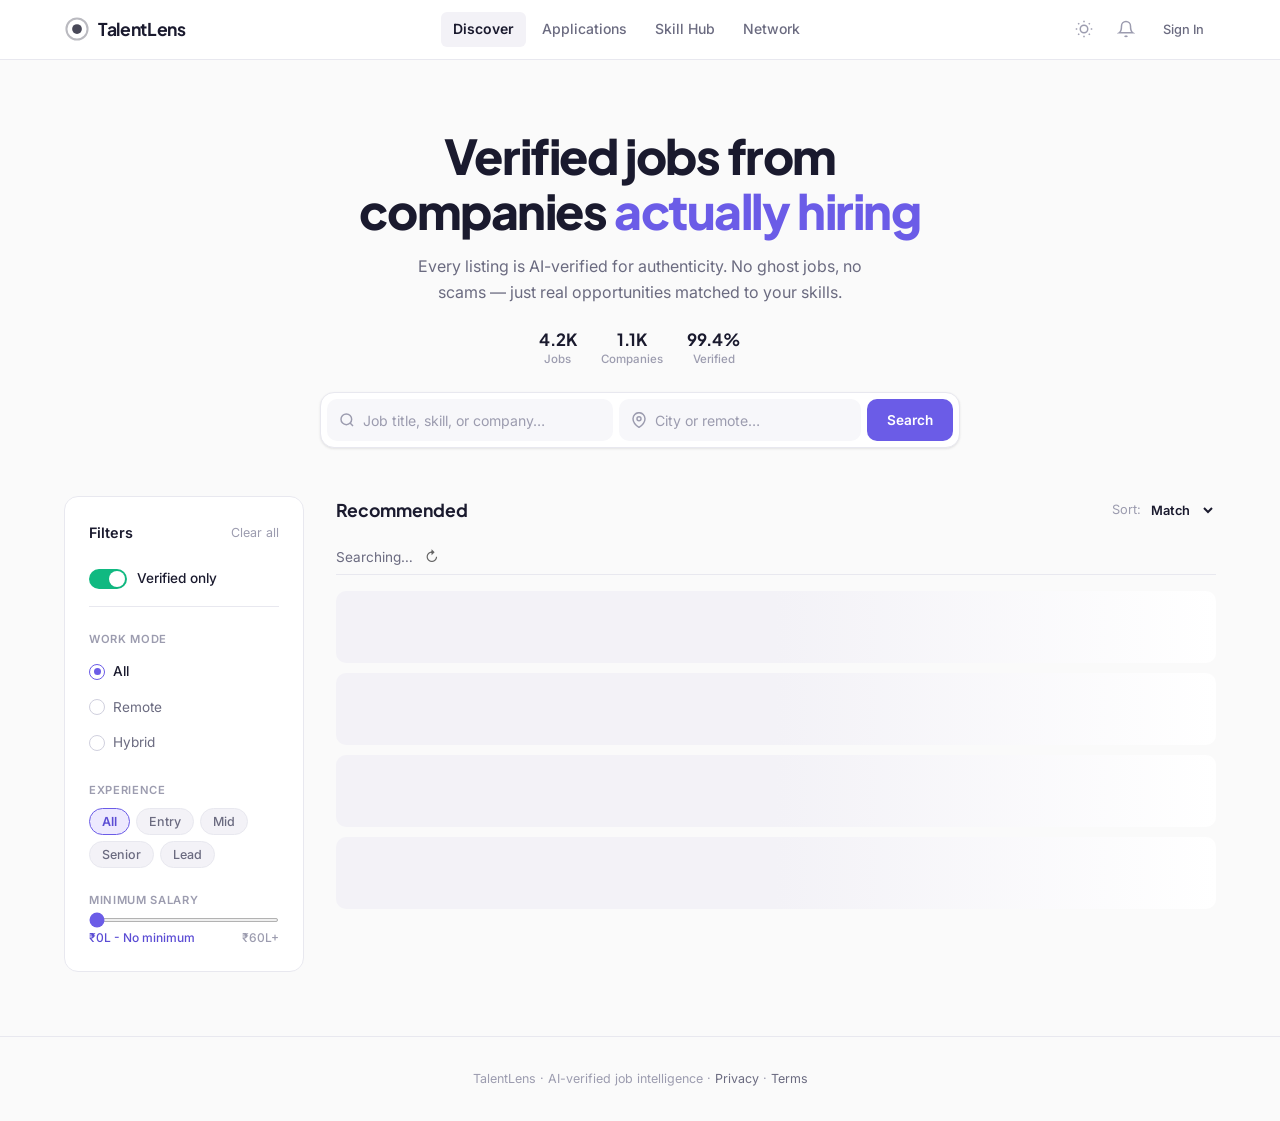
==== commit 42f725b5: "Upload TalentLens codebase" ====
--- a/frontend/jobboard/index.html
+++ b/frontend/jobboard/index.html
@@ -1,27 +1,27 @@
 <!DOCTYPE html>
-<html lang="en">
+<html lang="en" data-theme="light">
 <head>
   <meta charset="UTF-8" />
   <meta name="viewport" content="width=device-width, initial-scale=1.0" />
-  <title>TalentLens — Find Jobs That Actually Exist</title>
+  <title>TalentLens — Verified Jobs, Zero Noise</title>
   <meta name="description" content="Discover verified, scam-free jobs with AI-powered matching. TalentLens aggregates thousands of jobs, detects fraud, and matches you to your perfect role." />
-  <meta property="og:title" content="TalentLens — Find Jobs That Actually Exist" />
-  <meta property="og:description" content="Bypass ghost jobs with our AI-verified pipeline. Connect with elite tech teams actively hiring." />
+  <meta property="og:title" content="TalentLens — Verified Jobs, Zero Noise" />
+  <meta property="og:description" content="AI-verified job listings from top companies. No ghost jobs, no scams." />
   <link rel="preconnect" href="https://fonts.googleapis.com" />
   <link rel="preconnect" href="https://fonts.gstatic.com" crossorigin />
-  <link href="https://fonts.googleapis.com/css2?family=Inter:wght@300;400;500;600;700;800&family=Plus+Jakarta+Sans:wght@500;600;700;800&display=swap" rel="stylesheet" />
+  <link href="https://fonts.googleapis.com/css2?family=Inter:wght@300;400;500;600;700&family=Plus+Jakarta+Sans:wght@600;700;800&display=swap" rel="stylesheet" />
   <link rel="stylesheet" href="style.css" />
 </head>
 <body>
 
-<!-- ─── NAVBAR ─────────────────────────────────────────────────────────────── -->
+<!-- ─── NAVBAR ──────────────────────────────────────────────── -->
 <nav class="navbar" id="navbar">
   <div class="nav-inner">
     <a href="#" class="nav-logo" id="nav-logo" onclick="showSection('discover')">
       <div class="logo-icon">
-        <svg viewBox="0 0 32 32" fill="none">
-          <circle cx="16" cy="16" r="13" stroke="#A78BFA" stroke-width="2.5" />
-          <circle cx="16" cy="16" r="6" fill="#A78BFA" />
+        <svg viewBox="0 0 32 32" fill="none" width="26" height="26">
+          <circle cx="16" cy="16" r="13" stroke="currentColor" stroke-width="2.5" opacity="0.3" />
+          <circle cx="16" cy="16" r="6" fill="currentColor" opacity="0.8" />
         </svg>
       </div>
       <span class="logo-text">TalentLens</span>
@@ -35,38 +35,48 @@
     </div>
 
     <div class="nav-actions">
-      
+      <button class="theme-toggle" id="theme-toggle" onclick="toggleTheme()" title="Toggle theme">
+        <svg class="icon-sun" viewBox="0 0 24 24" fill="none" stroke="currentColor" stroke-width="2" width="18" height="18">
+          <circle cx="12" cy="12" r="5"></circle>
+          <line x1="12" y1="1" x2="12" y2="3"></line>
+          <line x1="12" y1="21" x2="12" y2="23"></line>
+          <line x1="4.22" y1="4.22" x2="5.64" y2="5.64"></line>
+          <line x1="18.36" y1="18.36" x2="19.78" y2="19.78"></line>
+          <line x1="1" y1="12" x2="3" y2="12"></line>
+          <line x1="21" y1="12" x2="23" y2="12"></line>
+          <line x1="4.22" y1="19.78" x2="5.64" y2="18.36"></line>
+          <line x1="18.36" y1="5.64" x2="19.78" y2="4.22"></line>
+        </svg>
+        <svg class="icon-moon" viewBox="0 0 24 24" fill="none" stroke="currentColor" stroke-width="2" width="18" height="18">
+          <path d="M21 12.79A9 9 0 1 1 11.21 3 7 7 0 0 0 21 12.79z"></path>
+        </svg>
+      </button>
+
       <button class="nav-icon-btn" id="btn-notif-nav" onclick="showSection('notifications')" title="Notifications">
-        <svg viewBox="0 0 24 24" fill="none" stroke="currentColor" stroke-width="2" width="19" height="19">
+        <svg viewBox="0 0 24 24" fill="none" stroke="currentColor" stroke-width="2" width="18" height="18">
           <path d="M18 8A6 6 0 0 0 6 8c0 7-3 9-3 9h18s-3-2-3-9"></path>
           <path d="M13.73 21a2 2 0 0 1-3.46 0"></path>
         </svg>
         <span class="notif-dot hidden" id="notif-dot"></span>
       </button>
 
-      <button class="nav-icon-btn" id="btn-chat-nav" onclick="showToast('Community & Direct Chat active', 'info')" title="Messages">
-        <svg viewBox="0 0 24 24" fill="none" stroke="currentColor" stroke-width="2" width="19" height="19">
-          <path d="M21 15a2 2 0 0 1-2 2H7l-4 4V5a2 2 0 0 1 2-2h14a2 2 0 0 1 2 2z"></path>
-        </svg>
-      </button>
-
       <button class="btn btn-ghost btn-sm" id="btn-login" onclick="openLoginModal()">Sign In</button>
-      
+
       <div class="user-menu hidden" id="user-menu">
         <button class="avatar-btn" id="avatar-btn" onclick="toggleUserDropdown()">
           <div class="avatar" id="user-avatar">U</div>
         </button>
         <div class="user-dropdown hidden" id="user-dropdown">
           <div class="dropdown-header" id="dropdown-email"></div>
-          <a href="#" class="dropdown-item" onclick="showSection('resume')">✨ Skill Hub / AI Match</a>
-          <a href="#" class="dropdown-item" onclick="showSection('saved')">Saved Applications</a>
+          <a href="#" class="dropdown-item" onclick="showSection('resume')">Skill Hub</a>
+          <a href="#" class="dropdown-item" onclick="showSection('saved')">Applications</a>
           <a href="#" class="dropdown-item" onclick="showSection('notifications')">Notifications <span class="badge" id="notif-badge">0</span></a>
           <div class="dropdown-divider"></div>
           <a href="#" class="dropdown-item danger" onclick="logout()">Sign Out</a>
         </div>
       </div>
 
-      <!-- Hamburger (mobile only) -->
+      <!-- Hamburger (mobile) -->
       <button class="nav-hamburger" id="nav-hamburger" onclick="toggleMobileNav()" aria-label="Menu">
         <span></span><span></span><span></span>
       </button>
@@ -76,55 +86,47 @@
 
 <!-- Mobile Nav Drawer -->
 <div class="mobile-nav-drawer" id="mobile-nav-drawer">
-  <a href="#" class="mobile-nav-link active" onclick="showSection('discover'); closeMobileNav()">🔍 Discover</a>
-  <a href="#" class="mobile-nav-link" onclick="showSection('saved'); closeMobileNav()">📋 Applications</a>
-  <a href="#" class="mobile-nav-link" onclick="showSection('resume'); closeMobileNav()">✨ Skill Hub</a>
-  <a href="#" class="mobile-nav-link" onclick="showSection('analytics'); closeMobileNav()">📊 Network</a>
+  <a href="#" class="mobile-nav-link active" onclick="showSection('discover'); closeMobileNav()">Discover</a>
+  <a href="#" class="mobile-nav-link" onclick="showSection('saved'); closeMobileNav()">Applications</a>
+  <a href="#" class="mobile-nav-link" onclick="showSection('resume'); closeMobileNav()">Skill Hub</a>
+  <a href="#" class="mobile-nav-link" onclick="showSection('analytics'); closeMobileNav()">Network</a>
   <div class="mobile-nav-divider"></div>
   <div class="mobile-nav-actions">
-    <button class="btn btn-primary" style="flex:1;justify-content:center" onclick="openLoginModal(); closeMobileNav()">Sign In</button>
+    <button class="btn btn-primary btn-full" onclick="openLoginModal(); closeMobileNav()">Sign In</button>
   </div>
 </div>
 
-<!-- ─── MAIN CONTAINER (DISCOVER VIEW) ────────────────────────────────────── -->
+<!-- ─── MAIN ───────────────────────────────────────────────── -->
 <main class="main-page" id="main-page">
 
-  <!-- ─── DISCOVER / HERO SECTION ─────────────────────────────────────────── -->
+  <!-- ─── DISCOVER SECTION ──────────────────────────────────── -->
   <div class="page-section" id="section-discover">
-    
-    <!-- Hero Header Row -->
+
+    <!-- Hero -->
     <section class="hero-banner">
       <div class="hero-split-grid">
-        
-        <!-- Hero Left Info -->
         <div class="hero-text-col">
           <h1 class="hero-headline">
-            Find Jobs That <span class="accent-violet">Actually</span><br />
-            <span class="accent-cyan">Exist</span>
+            Verified jobs from<br />
+            companies <span class="accent-violet">actually hiring</span>
           </h1>
           <p class="hero-description">
-            Bypass ghost jobs with our AI-verified pipeline. Connect with elite tech teams actively hiring.
+            Every listing is AI-verified for authenticity. No ghost jobs, no scams — just real opportunities matched to your skills.
           </p>
-
           <div class="hero-stats-row">
             <div class="stat-pill-box">
-              <span class="stat-icon">💼</span>
               <div class="stat-meta">
                 <span class="stat-bold" id="stat-jobs">4.2K</span>
                 <span class="stat-sub">Jobs</span>
               </div>
             </div>
-
             <div class="stat-pill-box">
-              <span class="stat-icon">🏢</span>
               <div class="stat-meta">
                 <span class="stat-bold" id="stat-companies">1.1K</span>
                 <span class="stat-sub">Companies</span>
               </div>
             </div>
-
             <div class="stat-pill-box">
-              <span class="stat-icon">🛡️</span>
               <div class="stat-meta">
                 <span class="stat-bold" id="stat-verified">99.4%</span>
                 <span class="stat-sub">Verified</span>
@@ -133,176 +135,170 @@
           </div>
         </div>
 
-        <!-- Hero Right Search Bar -->
+        <!-- Search Bar -->
         <div class="hero-search-col">
           <div class="search-bar-unified" id="search-bar-unified">
-            
             <div class="search-input-field">
               <svg class="field-icon" viewBox="0 0 24 24" fill="none" stroke="currentColor" stroke-width="2.2">
                 <circle cx="11" cy="11" r="8"></circle>
                 <line x1="21" y1="21" x2="16.65" y2="16.65"></line>
               </svg>
-              <input type="text" id="hero-search" placeholder="Job title, skills, or company..." autocomplete="off" />
+              <input type="text" id="hero-search" placeholder="Job title, skill, or company…" autocomplete="off" />
+              <button class="clear-search-btn hidden" id="clear-search" onclick="clearSearch()" aria-label="Clear search">×</button>
               <div class="autocomplete-dropdown hidden" id="autocomplete"></div>
             </div>
-
             <div class="search-input-field location-field">
               <svg class="field-icon" viewBox="0 0 24 24" fill="none" stroke="currentColor" stroke-width="2.2">
                 <path d="M21 10c0 7-9 13-9 13s-9-6-9-13a9 9 0 0 1 18 0z"></path>
                 <circle cx="12" cy="10" r="3"></circle>
               </svg>
-              <input type="text" id="hero-location" placeholder="City, state, or remote..." />
-            </div>
-
+              <input type="text" id="hero-location" placeholder="City or remote…" />
+            </div>
             <button class="btn-search-action" id="btn-search" onclick="performSearch()">
               Search
-              <svg viewBox="0 0 24 24" fill="none" stroke="currentColor" stroke-width="2.5" width="16" height="16">
-                <line x1="4" y1="21" x2="4" y2="14"></line>
-                <line x1="4" y1="10" x2="4" y2="3"></line>
-                <line x1="12" y1="21" x2="12" y2="12"></line>
-                <line x1="12" y1="8" x2="12" y2="3"></line>
-                <line x1="20" y1="21" x2="20" y2="16"></line>
-                <line x1="20" y1="12" x2="20" y2="3"></line>
-                <line x1="1" y1="14" x2="7" y2="14"></line>
-                <line x1="9" y1="8" x2="15" y2="8"></line>
-                <line x1="17" y1="16" x2="23" y2="16"></line>
-              </svg>
             </button>
-
-          </div>
-        </div>
-
+          </div>
+        </div>
       </div>
     </section>
 
-    <!-- ─── DISCOVER CONTENT: FILTERS SIDEBAR + RECOMMENDED MATCHES ──────── -->
+    <!-- ─── Filters + Job Listings ──────────────────────────── -->
     <div class="discover-content-layout">
-      
-      <!-- Left Filters Sidebar -->
+
+      <!-- Filters Sidebar -->
       <aside class="filters-card" id="filters-card">
         <div class="filters-card-header">
           <h3>Filters</h3>
-          <button class="btn-clear-filters" onclick="clearFilters()">Clear All</button>
-        </div>
-
-        <!-- Verified Only Toggle -->
+          <button class="btn-clear-filters" onclick="clearFilters()">Clear all</button>
+        </div>
+
         <div class="filters-body open" id="filters-body">
-        <div class="filter-switch-row">
-          <label class="switch-control">
-            <input type="checkbox" id="filter-verified-checkbox" checked onchange="toggleVerifiedFilter(this.checked)" />
-            <span class="switch-track"><span class="switch-thumb"></span></span>
-          </label>
-          <span class="switch-label">Verified Only</span>
-        </div>
-
-        <!-- Work Mode (Radios) -->
-        <div class="filter-section">
-          <label class="filter-section-title">WORK MODE</label>
-          <div class="custom-radio-group">
-            <label class="radio-option">
-              <input type="radio" name="work_mode" value="" checked onchange="setWorkModeFilter('')" />
-              <span class="radio-circle"></span>
-              <span class="radio-text">All</span>
+          <!-- Verified Toggle -->
+          <div class="filter-switch-row">
+            <label class="switch-control">
+              <input type="checkbox" id="filter-verified-checkbox" checked onchange="toggleVerifiedFilter(this.checked)" />
+              <span class="switch-track"><span class="switch-thumb"></span></span>
             </label>
-            <label class="radio-option">
-              <input type="radio" name="work_mode" value="remote" onchange="setWorkModeFilter('remote')" />
-              <span class="radio-circle"></span>
-              <span class="radio-text">Remote</span>
-            </label>
-            <label class="radio-option">
-              <input type="radio" name="work_mode" value="hybrid" onchange="setWorkModeFilter('hybrid')" />
-              <span class="radio-circle"></span>
-              <span class="radio-text">Hybrid</span>
-            </label>
-          </div>
-        </div>
-
-        <!-- Experience (Pills) -->
-        <div class="filter-section">
-          <label class="filter-section-title">EXPERIENCE</label>
-          <div class="experience-chips-grid">
-            <button class="exp-chip active" data-exp="" onclick="setExperienceChip(this, '')">All</button>
-            <button class="exp-chip" data-exp="entry" onclick="setExperienceChip(this, 'entry')">Entry</button>
-            <button class="exp-chip" data-exp="mid" onclick="setExperienceChip(this, 'mid')">Mid</button>
-            <button class="exp-chip" data-exp="senior" onclick="setExperienceChip(this, 'senior')">Senior</button>
-            <button class="exp-chip" data-exp="lead" onclick="setExperienceChip(this, 'lead')">Lead</button>
-          </div>
-        </div>
-
-        <!-- LPA Salary Slider -->
-        <div class="filter-section">
-          <label class="filter-section-title">LPA SALARY SLIDER</label>
-          <div class="salary-slider-container">
-            <input type="range" id="salary-range" min="0" max="60" step="5" value="10" oninput="onSalarySlider(this.value)" class="custom-range-slider" />
-            <div class="salary-range-labels">
-              <span id="salary-min-label">₹10L</span>
-              <span id="salary-max-label">₹35L+</span>
-            </div>
-          </div>
-        </div>
-        </div><!-- end .filters-body -->
+            <span class="switch-label">Verified only</span>
+          </div>
+
+          <!-- Work Mode -->
+          <div class="filter-section">
+            <label class="filter-section-title">Work mode</label>
+            <div class="custom-radio-group">
+              <label class="radio-option">
+                <input type="radio" name="work_mode" value="" checked onchange="setWorkModeFilter('')" />
+                <span class="radio-circle"></span>
+                <span class="radio-text">All</span>
+              </label>
+              <label class="radio-option">
+                <input type="radio" name="work_mode" value="remote" onchange="setWorkModeFilter('remote')" />
+                <span class="radio-circle"></span>
+                <span class="radio-text">Remote</span>
+              </label>
+              <label class="radio-option">
+                <input type="radio" name="work_mode" value="hybrid" onchange="setWorkModeFilter('hybrid')" />
+                <span class="radio-circle"></span>
+                <span class="radio-text">Hybrid</span>
+              </label>
+            </div>
+          </div>
+
+          <!-- Experience -->
+          <div class="filter-section">
+            <label class="filter-section-title">Experience</label>
+            <div class="experience-chips-grid">
+              <button class="exp-chip active" data-exp="" onclick="setExperienceChip(this, '')">All</button>
+              <button class="exp-chip" data-exp="entry" onclick="setExperienceChip(this, 'entry')">Entry</button>
+              <button class="exp-chip" data-exp="mid" onclick="setExperienceChip(this, 'mid')">Mid</button>
+              <button class="exp-chip" data-exp="senior" onclick="setExperienceChip(this, 'senior')">Senior</button>
+              <button class="exp-chip" data-exp="lead" onclick="setExperienceChip(this, 'lead')">Lead</button>
+            </div>
+          </div>
+
+          <!-- Salary -->
+          <div class="filter-section">
+            <label class="filter-section-title">Minimum salary</label>
+            <div class="salary-slider-container">
+              <input type="range" id="salary-range" min="0" max="60" step="5" value="10" oninput="onSalarySlider(this.value)" class="custom-range-slider" />
+              <div class="salary-range-labels">
+                <span id="salary-min-label">₹10L</span>
+                <span id="salary-max-label">₹60L+</span>
+              </div>
+            </div>
+          </div>
+        </div>
       </aside>
 
-      <!-- Right Recommended Matches Section -->
+      <!-- Job Listings -->
       <section class="matches-main-col">
         <div class="matches-header-row">
-          <h2 class="matches-title">Recommended Matches</h2>
+          <h2 class="matches-title">Recommended</h2>
           <div class="sort-selector-wrap">
             <span class="sort-prefix">Sort:</span>
             <select class="sort-dropdown" id="sort-select" onchange="onSortChange()">
-              <option value="quality_score">Match Score ▾</option>
-              <option value="posted_at">Newest ▾</option>
-              <option value="salary_max">Highest Salary ▾</option>
+              <option value="quality_score">Match</option>
+              <option value="posted_at">Newest</option>
+              <option value="salary_max">Salary</option>
             </select>
           </div>
         </div>
 
-        <!-- Jobs Grid Container -->
-        <div class="jobs-cards-grid" id="jobs-grid">
-          <!-- Populated dynamically by app.js -->
-          <div class="job-skeleton"></div>
-          <div class="job-skeleton"></div>
-          <div class="job-skeleton"></div>
-        </div>
+         <!-- Results Status -->
+          <div class="results-status hidden" id="results-status">
+            <span class="results-status-text" id="results-status-text"></span>
+            <button class="results-refresh hidden" id="results-refresh" onclick="refreshResults()" aria-label="Refresh results">↻</button>
+          </div>
+
+         <!-- Jobs Container -->
+         <div class="jobs-cards-grid" id="jobs-grid">
+           <div class="job-skeleton"></div>
+           <div class="job-skeleton"></div>
+           <div class="job-skeleton"></div>
+         </div>
 
         <!-- Empty State -->
         <div class="empty-state hidden" id="empty-state">
           <div class="empty-icon">🔍</div>
-          <h3>No matching jobs found</h3>
-          <p>Try broadening your search query or clearing filters.</p>
+          <h3 id="empty-state-title">No matching jobs found</h3>
+          <p id="empty-state-desc">Try broadening your search or clearing filters.</p>
+          <div id="empty-state-suggestions" class="suggestions-row"></div>
           <button class="btn btn-primary" onclick="clearFilters(); performSearch()">Reset Filters</button>
         </div>
 
-        <!-- Load More Button -->
+        <!-- Load More -->
         <div class="load-more-wrap" id="load-more-wrap">
-          <button class="btn-load-more" id="btn-load-more" onclick="loadMoreJobs()">Load More Jobs</button>
-        </div>
-
-        <!-- Pagination fallback -->
+          <button class="btn-load-more" id="btn-load-more" onclick="loadMoreJobs()">Load More</button>
+        </div>
+
         <div class="pagination hidden" id="pagination"></div>
       </section>
-
-    </div>
-  </div>
-
-  <!-- ─── SKILL HUB / AI RESUME MATCH SECTION ──────────────────────────────── -->
+    </div>
+  </div>
+
+  <!-- ─── BACK TO TOP ───────────────────────────────────────── -->
+  <button class="back-to-top hidden" id="back-to-top" onclick="scrollToTop()">
+    ↑
+  </button>
+
+  <!-- ─── SKILL HUB / RESUME SECTION ───────────────────────── -->
   <div class="page-section hidden" id="section-resume">
     <div class="resume-section-inner">
       <div class="resume-hero-header">
-        <div class="section-badge">✨ AI-Powered</div>
-        <h2>Skill Hub →<span class="accent-cyan"> AI Resume Matcher</span></h2>
-        <p>Analyze your profile against live verified job postings to discover real compatibility and skill bridges.</p>
-      </div>
-
-      <!-- Step Indicator -->
+        <div class="section-badge">AI-Powered</div>
+        <h2>Skill Hub · <span class="accent-violet">Resume Matcher</span></h2>
+        <p>Analyze your profile against live verified job postings to discover real compatibility.</p>
+      </div>
+
+      <!-- Steps -->
       <div class="step-indicator" id="step-indicator">
-        <div class="step-item active" id="step-1"><div class="step-circle">1</div><div class="step-label">Upload Resume</div></div>
+        <div class="step-item active" id="step-1"><div class="step-circle">1</div><div class="step-label">Upload</div></div>
         <div class="step-connector" id="conn-1"></div>
-        <div class="step-item" id="step-2"><div class="step-circle">2</div><div class="step-label">Build Profile</div></div>
+        <div class="step-item" id="step-2"><div class="step-circle">2</div><div class="step-label">Profile</div></div>
         <div class="step-connector" id="conn-2"></div>
-        <div class="step-item" id="step-3"><div class="step-circle">3</div><div class="step-label">Matched Jobs</div></div>
+        <div class="step-item" id="step-3"><div class="step-circle">3</div><div class="step-label">Matches</div></div>
         <div class="step-connector" id="conn-3"></div>
-        <div class="step-item" id="step-4"><div class="step-circle">4</div><div class="step-label">Skill Gap</div></div>
+        <div class="step-item" id="step-4"><div class="step-circle">4</div><div class="step-label">Gap</div></div>
       </div>
 
       <!-- Upload Zone -->
@@ -310,32 +306,35 @@
         <div class="upload-zone-wrapper">
           <div class="upload-zone" id="upload-zone" onclick="document.getElementById('resume-file-input').click()" ondragover="handleDragOver(event)" ondragleave="handleDragLeave(event)" ondrop="handleDrop(event)">
             <div class="upload-icon-wrap">📄</div>
-            <div class="upload-title">Drag & Drop your Resume here</div>
-            <div class="upload-sub">or click to browse your files</div>
+            <div class="upload-title">Drop your resume here</div>
+            <div class="upload-sub">or click to browse</div>
             <div class="upload-formats">
-              <span class="format-chip">PDF</span><span class="format-chip">DOCX</span><span class="format-chip">TXT</span><span class="format-chip">Max 10MB</span>
+              <span class="format-chip">PDF</span>
+              <span class="format-chip">DOCX</span>
+              <span class="format-chip">TXT</span>
+              <span class="format-chip">Max 10MB</span>
             </div>
           </div>
           <input type="file" id="resume-file-input" accept=".pdf,.docx,.doc,.txt" onchange="handleFileSelect(event)" style="display:none" />
 
-          <div style="margin-top:16px;display:flex;justify-content:center;gap:12px;flex-wrap:wrap">
-            <button type="button" class="btn btn-ghost" onclick="togglePasteResumeArea()">📝 Paste Resume Text</button>
-            <button type="button" class="btn btn-ghost" onclick="loadSampleResumeDemo()">⚡ Try Sample Profile Demo</button>
-          </div>
-
-          <div class="paste-resume-box hidden" id="paste-resume-box" style="margin-top:20px;background:var(--bg-card);border:1px solid var(--border);border-radius:var(--radius-lg);padding:20px">
-            <label style="display:block;font-size:0.85rem;font-weight:600;margin-bottom:8px;color:var(--text-secondary)">Paste your resume text below:</label>
-            <textarea id="paste-resume-text" rows="8" placeholder="Paste your resume content here..." style="width:100%;background:rgba(255,255,255,0.04);border:1px solid var(--border);border-radius:var(--radius-md);color:var(--text-primary);padding:12px;font-family:inherit;font-size:0.88rem;resize:vertical"></textarea>
-            <div style="display:flex;justify-content:flex-end;gap:10px;margin-top:12px">
+          <div class="paste-resume-box hidden" id="paste-resume-box">
+            <label class="filter-section-title">Paste resume text</label>
+            <textarea id="paste-resume-text" rows="6" placeholder="Paste your resume content here…" class="form-input"></textarea>
+            <div style="display:flex;justify-content:flex-end;gap:8px;margin-top:12px">
               <button type="button" class="btn btn-ghost" onclick="togglePasteResumeArea()">Cancel</button>
-              <button type="button" class="btn btn-primary" onclick="submitPastedResume()">Analyze Text ✨</button>
-            </div>
+              <button type="button" class="btn btn-primary" onclick="submitPastedResume()">Analyze</button>
+            </div>
+          </div>
+
+          <div style="margin-top:16px;display:flex;justify-content:center;gap:8px">
+            <button type="button" class="btn btn-ghost btn-sm" onclick="togglePasteResumeArea()">Paste text</button>
+            <button type="button" class="btn btn-ghost btn-sm" onclick="loadSampleResumeDemo()">Try demo</button>
           </div>
 
           <div class="upload-progress-wrap hidden" id="upload-progress">
             <div class="progress-status">
               <div class="progress-spinner"></div>
-              <div class="progress-text"><strong id="progress-label">Uploading resume…</strong><br>Analyzing skills and experience.</div>
+              <div class="progress-text"><strong id="progress-label">Uploading…</strong></div>
             </div>
             <div class="progress-bar-track"><div class="progress-bar-fill" id="progress-bar"></div></div>
           </div>
@@ -350,7 +349,7 @@
       <!-- Recs Grid -->
       <div id="resume-step-recs" class="hidden">
         <div class="rec-section-header">
-          <div class="rec-section-title">🎯 Your Matched Jobs</div>
+          <div class="rec-section-title">Your Matched Jobs</div>
           <div class="rec-count-badge" id="rec-count-badge">Loading…</div>
         </div>
         <div class="rec-grid" id="rec-grid"></div>
@@ -363,33 +362,36 @@
     </div>
   </div>
 
-  <!-- ─── NETWORK / INSIGHTS SECTION ──────────────────────────────────────── -->
+  <!-- ─── NETWORK / INSIGHTS ───────────────────────────────── -->
   <div class="page-section hidden" id="section-analytics">
-    <div class="container" style="padding-top:40px">
+    <div class="container">
       <div class="section-header">
         <h2>Network & Market Intelligence</h2>
         <p>Real-time salary benchmarks, in-demand skills, and remote work distribution</p>
       </div>
       <div class="analytics-grid" id="analytics-grid">
-        <div class="analytics-skeleton"></div><div class="analytics-skeleton"></div><div class="analytics-skeleton"></div>
-      </div>
-    </div>
-  </div>
-
-  <!-- ─── APPLICATIONS / SAVED SECTION ────────────────────────────────────── -->
+        <div class="analytics-skeleton"></div>
+        <div class="analytics-skeleton"></div>
+        <div class="analytics-skeleton"></div>
+      </div>
+    </div>
+  </div>
+
+  <!-- ─── APPLICATIONS / SAVED ─────────────────────────────── -->
   <div class="page-section hidden" id="section-saved">
-    <div class="container" style="padding-top:40px">
+    <div class="container">
       <div class="section-header">
-        <h2>Applications & Saved Searches</h2>
-        <p>Track your saved roles, application status, and automated alerts</p>
+        <h2>Your Saved Jobs</h2>
+        <p id="saved-jobs-count">Jobs you've bookmarked — click to view details</p>
+        <button class="btn btn-ghost btn-small hidden" id="clear-saved-btn" onclick="clearAllSavedJobs()">Clear all saved</button>
       </div>
       <div id="saved-searches-list"><div class="loading-spinner"></div></div>
     </div>
   </div>
 
-  <!-- ─── NOTIFICATIONS SECTION ──────────────────────────────────────────── -->
+  <!-- ─── NOTIFICATIONS ────────────────────────────────────── -->
   <div class="page-section hidden" id="section-notifications">
-    <div class="container" style="padding-top:40px">
+    <div class="container">
       <div class="section-header" style="display:flex;justify-content:space-between;align-items:center">
         <div>
           <h2>Notifications</h2>
@@ -403,7 +405,12 @@
 
 </main>
 
-<!-- ─── JOB DETAIL DRAWER ─────────────────────────────────────────────────── -->
+<!-- ─── FOOTER ─────────────────────────────────────────────── -->
+<footer class="site-footer">
+  <p>TalentLens · AI-verified job intelligence · <a href="#">Privacy</a> · <a href="#">Terms</a></p>
+</footer>
+
+<!-- ─── JOB DETAIL DRAWER ──────────────────────────────────── -->
 <div class="drawer-overlay hidden" id="drawer-overlay" onclick="closeDrawer()"></div>
 <div class="job-drawer hidden" id="job-drawer">
   <div class="drawer-inner" id="drawer-content">
@@ -411,19 +418,12 @@
   </div>
 </div>
 
-
-<!-- ─── AUTH MODALS ───────────────────────────────────────────────────────── -->
+<!-- ─── AUTH MODALS ────────────────────────────────────────── -->
 <div class="modal-overlay hidden" id="modal-overlay"></div>
 
 <div class="modal hidden" id="modal-login">
   <button class="modal-close" onclick="closeModal()">×</button>
   <div class="modal-header">
-    <div class="modal-logo">
-      <svg viewBox="0 0 32 32" fill="none" width="36">
-        <circle cx="16" cy="16" r="13" stroke="#A78BFA" stroke-width="2.5" />
-        <circle cx="16" cy="16" r="6" fill="#A78BFA" />
-      </svg>
-    </div>
     <h2>Welcome back</h2>
     <p>Sign in to access your applications and alerts</p>
   </div>
@@ -438,20 +438,14 @@
     </div>
     <div class="form-error hidden" id="login-error"></div>
     <button type="submit" class="btn btn-primary btn-full" id="login-submit">Sign In</button>
-    <p class="modal-switch">Don't have an account? <a href="#" onclick="switchToRegister()">Create one</a></p>
+    <p class="modal-switch">No account? <a href="#" onclick="switchToRegister()">Create one</a></p>
   </form>
 </div>
 
 <div class="modal hidden" id="modal-register">
   <button class="modal-close" onclick="closeModal()">×</button>
   <div class="modal-header">
-    <div class="modal-logo">
-      <svg viewBox="0 0 32 32" fill="none" width="36">
-        <circle cx="16" cy="16" r="13" stroke="#A78BFA" stroke-width="2.5" />
-        <circle cx="16" cy="16" r="6" fill="#A78BFA" />
-      </svg>
-    </div>
-    <h2>Create your account</h2>
+    <h2>Create account</h2>
     <p>Get instant verified match alerts</p>
   </div>
   <form onsubmit="submitRegister(event)" class="modal-form">
@@ -469,7 +463,7 @@
     </div>
     <div class="form-error hidden" id="reg-error"></div>
     <button type="submit" class="btn btn-primary btn-full" id="reg-submit">Create Account</button>
-    <p class="modal-switch">Already have an account? <a href="#" onclick="switchToLogin()">Sign in</a></p>
+    <p class="modal-switch">Have an account? <a href="#" onclick="switchToLogin()">Sign in</a></p>
   </form>
 </div>
 
--- a/frontend/jobboard/style.css
+++ b/frontend/jobboard/style.css
@@ -1,907 +1,1416 @@
 /* ═══════════════════════════════════════════════════════════
-   TalentLens — Modern Dark Glassmorphic Design System
-   Exact Visual Replica of TalentLens Interface
+   TalentLens — Human & Minimal Design System
+   Warm light/dark themes · Breathable layout · Content-first
 ═══════════════════════════════════════════════════════════ */
 
-@import url('https://fonts.googleapis.com/css2?family=Inter:wght@300;400;500;600;700;800&family=Plus+Jakarta+Sans:wght@500;600;700;800&display=swap');
-
+@import url('https://fonts.googleapis.com/css2?family=Inter:wght@300;400;500;600;700&family=Plus+Jakarta+Sans:wght@600;700;800&display=swap');
+
+/* ─── Design Tokens ──────────────────────────────────────── */
 :root {
-  --bg-dark:        #080811;
-  --bg-surface:     #0D0D1A;
-  --bg-card:        rgba(16, 16, 30, 0.85);
-  --bg-card-hover:  rgba(24, 24, 44, 0.95);
-  --bg-glass:       rgba(255, 255, 255, 0.04);
-  --bg-glass-hover: rgba(255, 255, 255, 0.08);
-
-  --violet-600:     #6D28D9;
-  --violet-500:     #7C3AED;
-  --violet-400:     #8B5CF6;
-  --violet-300:     #A78BFA;
-  --indigo-500:     #6366F1;
-  --blue-500:       #3B82F6;
-  --cyan-400:       #38BDF8;
-  --emerald-400:    #34D399;
-  --rose-400:       #F87171;
-  --amber-400:      #FBBF24;
-
-  --text-primary:   #FFFFFF;
-  --text-secondary: #9490B6;
-  --text-muted:     #636082;
-
-  --border:         rgba(255, 255, 255, 0.08);
-  --border-hover:   rgba(139, 92, 246, 0.35);
-
-  --gradient-primary: linear-gradient(135deg, #7C3AED, #3B82F6);
-  --gradient-btn:     linear-gradient(135deg, #6366F1, #4F46E5);
-  
-  --shadow-sm:      0 2px 8px rgba(0,0,0,0.5);
-  --shadow-md:      0 10px 30px rgba(0,0,0,0.6);
-  --shadow-glow:    0 0 30px rgba(124, 58, 237, 0.2);
-
-  --radius-sm:      8px;
-  --radius-md:      12px;
-  --radius-lg:      18px;
-  --radius-xl:      24px;
-}
-
-/* ─── Reset & Base ─────────────────────────────────────────── */
+  /* Spacing scale */
+  --space-xs:  4px;
+  --space-sm:  8px;
+  --space-md:  16px;
+  --space-lg:  24px;
+  --space-xl:  32px;
+  --space-2xl: 48px;
+  --space-3xl: 64px;
+
+  /* Radii */
+  --radius-sm:  6px;
+  --radius-md:  10px;
+  --radius-lg:  14px;
+  --radius-xl:  20px;
+
+  /* Shadows */
+  --shadow-xs:  0 1px 2px rgba(0,0,0,0.04);
+  --shadow-sm:  0 1px 3px rgba(0,0,0,0.06), 0 1px 2px rgba(0,0,0,0.04);
+  --shadow-md:  0 4px 12px rgba(0,0,0,0.08);
+  --shadow-lg:  0 12px 32px rgba(0,0,0,0.12);
+
+  /* Transitions */
+  --ease-out: cubic-bezier(0.16, 1, 0.3, 1);
+  --duration-fast: 0.15s;
+  --duration-normal: 0.25s;
+
+  /* Typography */
+  --font-body: 'Inter', system-ui, -apple-system, sans-serif;
+  --font-heading: 'Plus Jakarta Sans', var(--font-body);
+}
+
+/* ─── Light Theme (default) ──────────────────────────────── */
+[data-theme="light"], :root {
+  --bg-page:       #FAFAFA;
+  --bg-card:       #FFFFFF;
+  --bg-card-hover: #F8F7FF;
+  --bg-elevated:   #FFFFFF;
+  --bg-inset:      #F3F2F7;
+  --bg-nav:        rgba(255, 255, 255, 0.88);
+
+  --text-primary:   #1A1A2E;
+  --text-secondary: #6B6B80;
+  --text-muted:     #9C9CAF;
+  --text-inverse:   #FFFFFF;
+
+  --border:       #E8E8EF;
+  --border-hover: #D0D0DE;
+  --border-focus: #6B5CE7;
+
+  --accent:        #6B5CE7;
+  --accent-light:  #EDE9FE;
+  --accent-text:   #5B4CD4;
+  --green:         #10B981;
+  --green-light:   #ECFDF5;
+  --green-text:    #059669;
+  --red:           #EF4444;
+  --red-light:     #FEF2F2;
+  --amber:         #F59E0B;
+  --amber-light:   #FFFBEB;
+  --amber-text:    #B45309;
+
+  --search-bg:     #FFFFFF;
+  --search-border: #E8E8EF;
+  --input-bg:      #F7F7FA;
+}
+
+/* ─── Dark Theme ─────────────────────────────────────────── */
+[data-theme="dark"] {
+  --bg-page:       #111114;
+  --bg-card:       #1A1A20;
+  --bg-card-hover: #222230;
+  --bg-elevated:   #1E1E26;
+  --bg-inset:      #16161C;
+  --bg-nav:        rgba(17, 17, 20, 0.92);
+
+  --text-primary:   #ECECF1;
+  --text-secondary: #8E8EA0;
+  --text-muted:     #5A5A6E;
+  --text-inverse:   #111114;
+
+  --border:       #2A2A35;
+  --border-hover: #3A3A48;
+  --border-focus: #8B7CF6;
+
+  --accent:        #8B7CF6;
+  --accent-light:  rgba(139, 124, 246, 0.12);
+  --accent-text:   #A99BFF;
+  --green:         #34D399;
+  --green-light:   rgba(16, 185, 129, 0.1);
+  --green-text:    #6EE7B7;
+  --red:           #F87171;
+  --red-light:     rgba(239, 68, 68, 0.1);
+  --amber:         #FBBF24;
+  --amber-light:   rgba(245, 158, 11, 0.1);
+  --amber-text:    #FBBF24;
+
+  --search-bg:     #1A1A20;
+  --search-border: #2A2A35;
+  --input-bg:      #16161C;
+
+  --shadow-xs:  0 1px 2px rgba(0,0,0,0.2);
+  --shadow-sm:  0 1px 3px rgba(0,0,0,0.3);
+  --shadow-md:  0 4px 12px rgba(0,0,0,0.4);
+  --shadow-lg:  0 12px 32px rgba(0,0,0,0.5);
+}
+
+/* ─── Reset & Base ───────────────────────────────────────── */
 *, *::before, *::after { box-sizing: border-box; margin: 0; padding: 0; }
 html { scroll-behavior: smooth; }
 body {
-  font-family: 'Inter', system-ui, -apple-system, sans-serif;
-  background: var(--bg-dark);
+  font-family: var(--font-body);
+  background: var(--bg-page);
   color: var(--text-primary);
   min-height: 100vh;
   overflow-x: hidden;
-  line-height: 1.5;
-  background-image: 
-    radial-gradient(circle at 15% 15%, rgba(124, 58, 237, 0.08) 0%, transparent 40%),
-    radial-gradient(circle at 85% 20%, rgba(56, 189, 248, 0.06) 0%, transparent 40%),
-    radial-gradient(circle at 50% 80%, rgba(99, 102, 241, 0.05) 0%, transparent 50%);
+  line-height: 1.6;
+  -webkit-font-smoothing: antialiased;
+  transition: background var(--duration-normal) var(--ease-out),
+              color var(--duration-normal) var(--ease-out);
 }
 a { color: inherit; text-decoration: none; }
 button { cursor: pointer; border: none; background: none; font-family: inherit; }
 input, select, textarea { font-family: inherit; }
 .hidden { display: none !important; }
-
-/* ─── Typography & Accents ─────────────────────────────────── */
-.accent-violet { color: #A78BFA; }
-.accent-cyan { color: #38BDF8; }
-
-/* ─── Container ────────────────────────────────────────────── */
-.main-page {
-  max-width: 1320px;
-  margin: 0 auto;
-  padding: 88px 28px 60px;
-}
-
-/* ─── Navbar ───────────────────────────────────────────────── */
+.container { max-width: 1200px; margin: 0 auto; padding: 0 var(--space-lg); }
+
+/* ─── Navbar ─────────────────────────────────────────────── */
 .navbar {
   position: fixed; top: 0; left: 0; right: 0; z-index: 100;
-  height: 68px;
-  background: rgba(8, 8, 17, 0.85);
-  backdrop-filter: blur(20px);
-  -webkit-backdrop-filter: blur(20px);
+  height: 60px;
+  background: var(--bg-nav);
+  backdrop-filter: blur(16px);
+  -webkit-backdrop-filter: blur(16px);
   border-bottom: 1px solid var(--border);
   display: flex; align-items: center;
+  transition: background var(--duration-normal) var(--ease-out),
+              border-color var(--duration-normal) var(--ease-out);
 }
 .nav-inner {
-  width: 100%; max-width: 1320px; margin: 0 auto; padding: 0 28px;
+  width: 100%; max-width: 1200px; margin: 0 auto;
+  padding: 0 var(--space-lg);
   display: flex; align-items: center; justify-content: space-between;
 }
 .nav-logo {
-  display: flex; align-items: center; gap: 10px;
+  display: flex; align-items: center; gap: var(--space-sm);
 }
 .nav-logo .logo-icon {
-  width: 28px; height: 28px; display: flex; align-items: center; justify-content: center;
+  width: 26px; height: 26px;
+  display: flex; align-items: center; justify-content: center;
 }
 .nav-logo .logo-text {
-  font-family: 'Plus Jakarta Sans', sans-serif;
-  font-weight: 700;
-  font-size: 1.22rem;
-  color: #FFFFFF;
+  font-family: var(--font-heading);
+  font-weight: 700; font-size: 1.1rem;
+  color: var(--text-primary);
   letter-spacing: -0.02em;
 }
 
 .nav-links {
-  display: flex; align-items: center; gap: 28px;
+  display: flex; align-items: center; gap: var(--space-xs);
 }
 .nav-link {
-  font-size: 0.95rem; font-weight: 500; color: var(--text-secondary);
-  padding: 8px 0; position: relative; transition: color 0.2s;
-}
-.nav-link:hover { color: #FFFFFF; }
+  font-size: 0.875rem; font-weight: 500;
+  color: var(--text-secondary);
+  padding: 6px 12px; border-radius: var(--radius-sm);
+  transition: all var(--duration-fast);
+}
+.nav-link:hover {
+  color: var(--text-primary);
+  background: var(--bg-inset);
+}
 .nav-link.active {
-  color: #FFFFFF; font-weight: 600;
-}
-.nav-link.active::after {
-  content: ''; position: absolute; bottom: -16px; left: 0; right: 0;
-  height: 3px; background: #8B5CF6; border-radius: 3px 3px 0 0;
+  color: var(--text-primary); font-weight: 600;
+  background: var(--bg-inset);
 }
 
 .nav-actions {
-  display: flex; align-items: center; gap: 14px;
+  display: flex; align-items: center; gap: var(--space-sm);
 }
 .nav-icon-btn {
-  width: 38px; height: 38px; border-radius: 10px;
+  width: 34px; height: 34px; border-radius: var(--radius-sm);
   display: flex; align-items: center; justify-content: center;
-  color: var(--text-secondary);
-  background: var(--bg-glass);
+  color: var(--text-muted);
+  position: relative;
+  transition: all var(--duration-fast);
+}
+.nav-icon-btn:hover {
+  color: var(--text-primary);
+  background: var(--bg-inset);
+}
+.notif-dot {
+  position: absolute; top: 6px; right: 6px;
+  width: 6px; height: 6px; border-radius: 50%;
+  background: var(--red);
+}
+
+/* Notification rows */
+.notification-row {
+  background: var(--bg-card);
   border: 1px solid var(--border);
-  position: relative; transition: all 0.2s;
-}
-.nav-icon-btn:hover {
-  color: #FFFFFF; background: var(--bg-glass-hover); border-color: rgba(255,255,255,0.15);
-}
-.notif-dot {
-  position: absolute; top: 8px; right: 8px; width: 6px; height: 6px;
-  border-radius: 50%; background: #38BDF8;
-}
-
-/* User Avatar */
-.avatar-btn {
-  display: flex; align-items: center; gap: 6px;
-}
+  border-radius: var(--radius-md);
+  padding: var(--space-md);
+  margin-bottom: 8px;
+  cursor: pointer;
+  transition: all var(--duration-fast);
+}
+
+.notification-row:hover {
+  transform: translateY(-1px);
+  box-shadow: var(--shadow-sm);
+}
+
+.notification-row.unread {
+  border-left: 3px solid var(--accent);
+  background: var(--bg-inset);
+}
+
+.notif-text {
+  color: var(--text-primary);
+  font-weight: 600;
+  font-size: 0.9rem;
+  margin-bottom: 4px;
+}
+
+.notif-time {
+  color: var(--text-muted);
+  font-size: 0.78rem;
+}
+
+/* Theme toggle */
+.theme-toggle {
+  width: 34px; height: 34px; border-radius: var(--radius-sm);
+  display: flex; align-items: center; justify-content: center;
+  color: var(--text-muted);
+  transition: all var(--duration-fast);
+}
+.theme-toggle:hover {
+  color: var(--text-primary);
+  background: var(--bg-inset);
+}
+.theme-toggle .icon-sun,
+.theme-toggle .icon-moon { width: 18px; height: 18px; }
+[data-theme="light"] .theme-toggle .icon-moon { display: none; }
+[data-theme="dark"] .theme-toggle .icon-sun { display: none; }
+
+/* User menu */
+.avatar-btn { display: flex; align-items: center; }
 .avatar {
-  width: 36px; height: 36px; border-radius: 50%;
-  background: var(--gradient-primary); color: #fff;
+  width: 32px; height: 32px; border-radius: 50%;
+  background: var(--accent); color: var(--text-inverse);
   display: flex; align-items: center; justify-content: center;
-  font-weight: 700; font-size: 0.9rem;
+  font-weight: 600; font-size: 0.8rem;
 }
 .user-menu { position: relative; }
 .user-dropdown {
-  position: absolute; top: calc(100% + 12px); right: 0; width: 220px;
-  background: var(--bg-surface); border: 1px solid var(--border);
-  border-radius: var(--radius-md); padding: 8px; box-shadow: var(--shadow-md); z-index: 50;
-}
-.dropdown-header { font-size: 0.8rem; color: var(--text-muted); padding: 8px 12px; border-bottom: 1px solid var(--border); margin-bottom: 4px; }
+  position: absolute; top: calc(100% + 8px); right: 0;
+  width: 200px; background: var(--bg-elevated);
+  border: 1px solid var(--border); border-radius: var(--radius-md);
+  padding: 4px; box-shadow: var(--shadow-lg); z-index: 50;
+}
+.dropdown-header {
+  font-size: 0.75rem; color: var(--text-muted);
+  padding: 8px 10px; border-bottom: 1px solid var(--border); margin-bottom: 2px;
+}
 .dropdown-item {
-  display: block; padding: 8px 12px; border-radius: var(--radius-sm);
-  font-size: 0.88rem; color: var(--text-secondary); transition: all 0.15s;
-}
-.dropdown-item:hover { background: var(--bg-glass-hover); color: #fff; }
-.dropdown-item.danger { color: var(--rose-400); }
-.dropdown-divider { height: 1px; background: var(--border); margin: 6px 0; }
-
-/* ─── Hero Banner ──────────────────────────────────────────── */
+  display: block; padding: 7px 10px; border-radius: var(--radius-sm);
+  font-size: 0.85rem; color: var(--text-secondary);
+  transition: all var(--duration-fast);
+}
+.dropdown-item:hover { background: var(--bg-inset); color: var(--text-primary); }
+.dropdown-item.danger { color: var(--red); }
+.dropdown-item .badge {
+  background: var(--accent-light); color: var(--accent-text);
+  padding: 1px 6px; border-radius: 10px; font-size: 0.7rem; font-weight: 600;
+}
+.dropdown-divider { height: 1px; background: var(--border); margin: 4px 0; }
+
+/* ─── Main Page Container ────────────────────────────────── */
+.main-page {
+  max-width: 1200px;
+  margin: 0 auto;
+  padding: 80px var(--space-lg) var(--space-3xl);
+}
+
+/* ─── Hero Section ───────────────────────────────────────── */
 .hero-banner {
-  padding: 32px 0 44px;
+  padding: var(--space-2xl) 0 var(--space-xl);
 }
 .hero-split-grid {
-  display: grid;
-  grid-template-columns: 1.15fr 1fr;
-  gap: 40px;
+  display: flex;
+  flex-direction: column;
   align-items: center;
+  text-align: center;
+  gap: var(--space-lg);
 }
 
 .hero-text-col .hero-headline {
-  font-family: 'Plus Jakarta Sans', sans-serif;
-  font-size: clamp(2.6rem, 5.2vw, 3.8rem);
+  font-family: var(--font-heading);
+  font-size: clamp(2rem, 4vw, 3rem);
   font-weight: 800;
   line-height: 1.15;
-  letter-spacing: -0.035em;
-  color: #FFFFFF;
-}
+  letter-spacing: -0.03em;
+  color: var(--text-primary);
+}
+.accent-violet { color: var(--accent); }
+.accent-cyan { color: var(--green); }
 
 .hero-text-col .hero-description {
-  font-size: 1.02rem;
+  font-size: 1rem;
   color: var(--text-secondary);
   line-height: 1.6;
-  margin: 16px 0 28px;
-  max-width: 520px;
+  margin: var(--space-md) auto var(--space-lg);
+  max-width: 480px;
 }
 
 .hero-stats-row {
+  display: flex; align-items: center;
+  justify-content: center;
+  gap: var(--space-lg);
+  flex-wrap: wrap;
+  margin-top: var(--space-md);
+}
+.stat-pill-box {
+  display: flex; align-items: center; gap: var(--space-sm);
+}
+.stat-pill-box .stat-icon { font-size: 0.9rem; opacity: 0.7; }
+.stat-pill-box .stat-meta { display: flex; flex-direction: column; }
+.stat-pill-box .stat-bold {
+  font-family: var(--font-heading);
+  font-size: 1.05rem; font-weight: 700;
+  color: var(--text-primary); line-height: 1.2;
+}
+.stat-pill-box .stat-sub {
+  font-size: 0.72rem; color: var(--text-muted); font-weight: 500;
+}
+
+/* ─── Search Bar ─────────────────────────────────────────── */
+.hero-search-col {
+  width: 100%;
+  max-width: 640px;
+}
+.search-bar-unified {
+  width: 100%;
+  background: var(--search-bg);
+  border: 1px solid var(--search-border);
+  border-radius: var(--radius-lg);
+  padding: 6px;
+  display: flex; gap: 6px; align-items: center;
+  box-shadow: var(--shadow-sm);
+  transition: border-color var(--duration-fast), box-shadow var(--duration-fast);
+}
+.search-bar-unified:focus-within {
+  border-color: var(--border-focus);
+  box-shadow: 0 0 0 3px var(--accent-light);
+}
+
+.search-input-field {
+  flex: 1.2;
+  background: var(--input-bg);
+  border-radius: var(--radius-md);
+  display: flex; align-items: center;
+  padding: 0 12px; height: 42px;
+  position: relative;
+}
+.search-input-field.location-field { flex: 1; }
+.search-input-field .field-icon {
+  width: 16px; height: 16px; color: var(--text-muted);
+  margin-right: 8px; flex-shrink: 0;
+}
+.search-input-field input {
+  width: 100%; border: none; outline: none; background: transparent;
+  color: var(--text-primary); font-size: 0.88rem; font-weight: 450;
+}
+.search-input-field input::placeholder { color: var(--text-muted); font-weight: 400; }
+
+.clear-search-btn {
+  position: absolute;
+  right: 8px;
+  top: 50%;
+  transform: translateY(-50%);
+  width: 22px;
+  height: 22px;
+  border: none;
+  background: transparent;
+  color: var(--text-secondary);
+  font-size: 16px;
+  cursor: pointer;
   display: flex;
   align-items: center;
-  gap: 14px;
-  flex-wrap: wrap;
-}
-
-.stat-pill-box {
-  background: rgba(18, 18, 34, 0.85);
-  border: 1px solid rgba(255, 255, 255, 0.08);
-  border-radius: 12px;
-  padding: 10px 18px;
-  display: flex;
-  align-items: center;
-  gap: 12px;
-  box-shadow: 0 4px 16px rgba(0,0,0,0.3);
-}
-.stat-pill-box .stat-icon {
-  font-size: 1.25rem;
-}
-.stat-pill-box .stat-meta {
-  display: flex;
-  flex-direction: column;
-}
-.stat-pill-box .stat-bold {
-  font-family: 'Plus Jakarta Sans', sans-serif;
-  font-size: 1.12rem;
-  font-weight: 800;
-  color: #FFFFFF;
-  line-height: 1.2;
-}
-.stat-pill-box .stat-sub {
-  font-size: 0.8rem;
-  color: var(--text-muted);
-  font-weight: 500;
-}
-
-/* ─── Hero Search Bar ──────────────────────────────────────── */
-.hero-search-col {
-  display: flex;
-  justify-content: flex-end;
-}
-.search-bar-unified {
-  width: 100%;
-  max-width: 560px;
-  background: rgba(18, 18, 36, 0.7);
-  border: 1px solid rgba(255, 255, 255, 0.1);
-  border-radius: 16px;
-  padding: 10px;
-  display: flex;
-  gap: 10px;
-  align-items: center;
-  backdrop-filter: blur(16px);
-  box-shadow: 0 10px 30px rgba(0,0,0,0.5);
-}
-
-.search-input-field {
-  flex: 1.2;
-  background: #FFFFFF;
-  border-radius: 12px;
-  display: flex;
-  align-items: center;
-  padding: 0 12px;
-  height: 48px;
-  position: relative;
-}
-.search-input-field.location-field {
-  flex: 1;
-}
-.search-input-field .field-icon {
-  width: 18px; height: 18px; color: #64748B; margin-right: 8px; flex-shrink: 0;
-}
-.search-input-field input {
-  width: 100%; border: none; outline: none; background: transparent;
-  color: #0F172A; font-size: 0.92rem; font-weight: 500;
-}
-.search-input-field input::placeholder {
-  color: #94A3B8; font-weight: 400;
+  justify-content: center;
+  padding: 0;
+  line-height: 1;
+  transition: all var(--duration-fast);
+}
+
+.clear-search-btn:hover {
+  color: var(--text-primary);
 }
 
 .btn-search-action {
-  background: linear-gradient(135deg, #6366F1, #4F46E5);
-  color: #FFFFFF;
-  font-weight: 600;
-  font-size: 0.92rem;
-  padding: 0 20px;
-  height: 48px;
-  border-radius: 12px;
-  display: inline-flex;
-  align-items: center;
-  gap: 8px;
-  border: none;
-  cursor: pointer;
-  box-shadow: 0 4px 16px rgba(99, 102, 241, 0.4);
-  transition: all 0.2s;
+  background: var(--accent);
+  color: var(--text-inverse); font-weight: 600; font-size: 0.85rem;
+  padding: 0 20px; height: 42px; border-radius: var(--radius-md);
+  display: inline-flex; align-items: center; gap: 6px;
+  border: none; cursor: pointer;
+  transition: all var(--duration-fast);
   white-space: nowrap;
 }
 .btn-search-action:hover {
+  opacity: 0.9;
   transform: translateY(-1px);
-  box-shadow: 0 6px 22px rgba(99, 102, 241, 0.55);
+}
+
+.btn-search-action:disabled {
+  opacity: 0.7;
+  cursor: wait;
+}
+
+.spinner {
+  width: 14px;
+  height: 14px;
+  border: 2px solid currentColor;
+  border-right-color: transparent;
+  border-radius: 50%;
+  animation: spin 0.6s linear infinite;
 }
 
 /* Autocomplete */
 .autocomplete-dropdown {
-  position: absolute; top: calc(100% + 8px); left: 0; right: 0;
-  background: var(--bg-surface); border: 1px solid var(--border);
-  border-radius: var(--radius-md); box-shadow: var(--shadow-md); z-index: 60;
-  max-height: 240px; overflow-y: auto;
+  position: absolute; top: calc(100% + 6px); left: 0; right: 0;
+  background: var(--bg-elevated); border: 1px solid var(--border);
+  border-radius: var(--radius-md); box-shadow: var(--shadow-lg); z-index: 60;
+  max-height: 220px; overflow-y: auto;
 }
 .autocomplete-item {
-  padding: 10px 14px; display: flex; justify-content: space-between; align-items: center;
-  font-size: 0.88rem; color: #fff; cursor: pointer; transition: background 0.15s;
-}
-.autocomplete-item:hover { background: var(--bg-glass-hover); color: var(--violet-300); }
-.autocomplete-type { font-size: 0.75rem; color: var(--text-muted); }
-
-/* ─── Discover Content Layout (Sidebar + Matches) ──────────── */
+  padding: 8px 12px; display: flex; justify-content: space-between; align-items: center;
+  font-size: 0.85rem; color: var(--text-primary); cursor: pointer;
+  transition: background var(--duration-fast);
+}
+.autocomplete-item:hover { background: var(--bg-inset); }
+.autocomplete-type { font-size: 0.72rem; color: var(--text-muted); }
+
+/* ─── Discover Layout ────────────────────────────────────── */
 .discover-content-layout {
   display: grid;
-  grid-template-columns: 270px 1fr;
-  gap: 32px;
+  grid-template-columns: 240px 1fr;
+  gap: var(--space-xl);
   align-items: start;
-  margin-top: 12px;
-}
-
-/* ─── Filters Sidebar ──────────────────────────────────────── */
+  margin-top: var(--space-md);
+}
+
+/* ─── Filters Sidebar ────────────────────────────────────── */
 .filters-card {
-  background: rgba(14, 14, 26, 0.9);
-  border: 1px solid rgba(255, 255, 255, 0.08);
-  border-radius: 18px;
-  padding: 22px;
-  backdrop-filter: blur(16px);
-  position: sticky; top: 86px;
-}
-
+  background: var(--bg-card);
+  border: 1px solid var(--border);
+  border-radius: var(--radius-lg);
+  padding: var(--space-lg);
+  position: sticky; top: 76px;
+  transition: background var(--duration-normal) var(--ease-out),
+              border-color var(--duration-normal) var(--ease-out);
+}
 .filters-card-header {
   display: flex; justify-content: space-between; align-items: center;
-  margin-bottom: 20px;
+  margin-bottom: var(--space-lg);
 }
 .filters-card-header h3 {
-  font-size: 1.15rem; font-weight: 700; color: #FFFFFF;
+  font-size: 0.9rem; font-weight: 600; color: var(--text-primary);
 }
 .btn-clear-filters {
-  font-size: 0.82rem; color: var(--text-muted); transition: color 0.2s;
-}
-.btn-clear-filters:hover { color: #A78BFA; }
-
-/* Collapsible filter body */
+  font-size: 0.78rem; color: var(--text-muted);
+  transition: color var(--duration-fast);
+}
+.btn-clear-filters:hover { color: var(--accent); }
+
+/* Collapsible on mobile */
 .filters-body { display: block; }
 @media (max-width: 768px) {
-  .filters-body { display: none; margin-top: 14px; }
+  .filters-body { display: none; margin-top: var(--space-md); }
   .filters-body.open { display: block; }
   .filters-card-header { cursor: pointer; margin-bottom: 0; }
-  .filters-card-header h3::after {
-    content: ' ▾'; font-size: 0.8rem; color: var(--text-muted);
-  }
-}
-
-/* Switch Toggle */
+}
+
+/* Toggle switch */
 .filter-switch-row {
-  display: flex; align-items: center; gap: 12px;
-  margin-bottom: 26px; padding-bottom: 18px;
-  border-bottom: 1px solid rgba(255,255,255,0.06);
+  display: flex; align-items: center; gap: 10px;
+  margin-bottom: var(--space-lg);
+  padding-bottom: var(--space-md);
+  border-bottom: 1px solid var(--border);
 }
 .switch-control {
-  position: relative; display: inline-block; width: 44px; height: 24px; cursor: pointer;
+  position: relative; display: inline-block;
+  width: 38px; height: 20px; cursor: pointer;
 }
 .switch-control input { opacity: 0; width: 0; height: 0; }
 .switch-track {
-  position: absolute; inset: 0; background: rgba(255,255,255,0.15);
-  border-radius: 100px; transition: all 0.25s;
+  position: absolute; inset: 0;
+  background: var(--border-hover);
+  border-radius: 100px;
+  transition: all var(--duration-normal);
 }
 .switch-thumb {
-  position: absolute; top: 3px; left: 3px; width: 18px; height: 18px;
-  background: #FFFFFF; border-radius: 50%; transition: all 0.25s;
-}
-.switch-control input:checked + .switch-track {
-  background: #10B981;
-}
+  position: absolute; top: 2px; left: 2px;
+  width: 16px; height: 16px;
+  background: #FFFFFF; border-radius: 50%;
+  transition: all var(--duration-normal);
+  box-shadow: var(--shadow-xs);
+}
+.switch-control input:checked + .switch-track { background: var(--green); }
 .switch-control input:checked + .switch-track .switch-thumb {
-  transform: translateX(20px);
+  transform: translateX(18px);
 }
 .switch-label {
-  font-size: 0.92rem; font-weight: 600; color: #FFFFFF;
-}
-
-/* Filter Sections */
-.filter-section {
-  margin-bottom: 24px;
-}
+  font-size: 0.85rem; font-weight: 500; color: var(--text-primary);
+}
+
+/* Filter sections */
+.filter-section { margin-bottom: var(--space-lg); }
 .filter-section:last-child { margin-bottom: 0; }
 .filter-section-title {
   display: block;
-  font-size: 0.72rem; font-weight: 700; color: var(--text-muted);
-  letter-spacing: 0.08em; text-transform: uppercase; margin-bottom: 12px;
-}
-
-/* Custom Radios */
-.custom-radio-group {
-  display: flex; flex-direction: column; gap: 10px;
-}
+  font-size: 0.7rem; font-weight: 600;
+  color: var(--text-muted);
+  letter-spacing: 0.06em; text-transform: uppercase;
+  margin-bottom: var(--space-sm);
+}
+
+/* Radio options */
+.custom-radio-group { display: flex; flex-direction: column; gap: 6px; }
 .radio-option {
-  display: flex; align-items: center; gap: 10px; cursor: pointer;
-  font-size: 0.9rem; color: var(--text-secondary); transition: color 0.15s;
-}
-.radio-option:hover { color: #FFFFFF; }
+  display: flex; align-items: center; gap: 8px; cursor: pointer;
+  font-size: 0.85rem; color: var(--text-secondary);
+  padding: 4px 0;
+  transition: color var(--duration-fast);
+}
+.radio-option:hover { color: var(--text-primary); }
 .radio-option input { display: none; }
 .radio-circle {
-  width: 18px; height: 18px; border-radius: 50%;
-  border: 1.5px solid rgba(255,255,255,0.2);
+  width: 16px; height: 16px; border-radius: 50%;
+  border: 1.5px solid var(--border-hover);
   display: flex; align-items: center; justify-content: center;
-  transition: all 0.2s;
+  transition: all var(--duration-fast);
 }
 .radio-option input:checked + .radio-circle {
-  border-color: #8B5CF6; background: rgba(139,92,246,0.15);
+  border-color: var(--accent);
 }
 .radio-option input:checked + .radio-circle::after {
-  content: ''; width: 8px; height: 8px; border-radius: 50%;
-  background: #8B5CF6;
+  content: ''; width: 7px; height: 7px; border-radius: 50%;
+  background: var(--accent);
 }
 .radio-option input:checked ~ .radio-text {
-  color: #FFFFFF; font-weight: 500;
-}
-
-/* Experience Chips */
-.experience-chips-grid {
-  display: flex; flex-wrap: wrap; gap: 8px;
-}
+  color: var(--text-primary); font-weight: 500;
+}
+
+/* Experience chips */
+.experience-chips-grid { display: flex; flex-wrap: wrap; gap: 6px; }
 .exp-chip {
-  padding: 6px 14px; border-radius: 100px;
-  background: rgba(255,255,255,0.04);
-  border: 1px solid rgba(255,255,255,0.08);
-  font-size: 0.82rem; font-weight: 500; color: var(--text-secondary);
-  transition: all 0.2s;
-}
-.exp-chip:hover { border-color: #8B5CF6; color: #A78BFA; }
+  padding: 5px 12px; border-radius: 100px;
+  background: var(--bg-inset);
+  border: 1px solid var(--border);
+  font-size: 0.78rem; font-weight: 500;
+  color: var(--text-secondary);
+  transition: all var(--duration-fast);
+}
+.exp-chip:hover { border-color: var(--accent); color: var(--accent-text); }
 .exp-chip.active {
-  background: rgba(139, 92, 246, 0.2);
-  border-color: #8B5CF6;
-  color: #C4B5FD;
+  background: var(--accent-light);
+  border-color: var(--accent);
+  color: var(--accent-text);
   font-weight: 600;
 }
 
-/* Salary Slider */
-.salary-slider-container {
-  display: flex; flex-direction: column; gap: 8px;
-}
+/* Salary slider */
+.salary-slider-container { display: flex; flex-direction: column; gap: 6px; }
 .custom-range-slider {
-  width: 100%; height: 5px; border-radius: 5px;
-  accent-color: #8B5CF6; background: rgba(255,255,255,0.15);
+  width: 100%; height: 4px; border-radius: 4px;
+  accent-color: var(--accent);
+  background: var(--border);
   cursor: pointer; outline: none;
 }
 .salary-range-labels {
   display: flex; justify-content: space-between;
-  font-size: 0.78rem; font-weight: 600; color: var(--text-muted);
-}
-#salary-min-label { color: #A78BFA; }
-
-/* ─── Matches Main Column ──────────────────────────────────── */
-.matches-main-col {
-  display: flex; flex-direction: column; gap: 16px;
-}
+  font-size: 0.75rem; font-weight: 500; color: var(--text-muted);
+}
+#salary-min-label { color: var(--accent-text); }
+
+/* ─── Matches Column ─────────────────────────────────────── */
+.matches-main-col { display: flex; flex-direction: column; gap: var(--space-md); }
 
 .matches-header-row {
   display: flex; justify-content: space-between; align-items: center;
-  margin-bottom: 4px;
 }
 .matches-title {
-  font-family: 'Plus Jakarta Sans', sans-serif;
-  font-size: 1.35rem; font-weight: 700; color: #FFFFFF;
-}
-.sort-selector-wrap {
-  display: flex; align-items: center; gap: 8px;
-}
-.sort-prefix { font-size: 0.85rem; color: var(--text-muted); }
+  font-family: var(--font-heading);
+  font-size: 1.1rem; font-weight: 700; color: var(--text-primary);
+}
+.sort-selector-wrap { display: flex; align-items: center; gap: 6px; }
+.sort-prefix { font-size: 0.8rem; color: var(--text-muted); }
 .sort-dropdown {
-  background: transparent; border: none; color: #FFFFFF;
-  font-size: 0.88rem; font-weight: 600; cursor: pointer; outline: none;
-}
-.sort-dropdown option { background: var(--bg-surface); color: #fff; }
-
-/* ─── Job Cards Grid ───────────────────────────────────────── */
+  background: transparent; border: none;
+  color: var(--text-primary);
+  font-size: 0.8rem; font-weight: 600;
+  cursor: pointer; outline: none;
+}
+.sort-dropdown option { background: var(--bg-card); color: var(--text-primary); }
+
+/* ─── Job Cards ──────────────────────────────────────────── */
 .jobs-cards-grid {
-  display: grid;
-  grid-template-columns: repeat(auto-fill, minmax(440px, 1fr));
-  gap: 16px;
-}
-
-.job-card {
-  background: rgba(14, 14, 26, 0.85);
-  border: 1px solid rgba(255, 255, 255, 0.07);
-  border-radius: 16px;
-  padding: 20px 22px;
-  position: relative;
-  overflow: hidden;
-  cursor: pointer;
-  transition: all 0.22s cubic-bezier(0.4, 0, 0.2, 1);
   display: flex;
   flex-direction: column;
+  gap: 10px;
+}
+
+.job-card {
+  background: var(--bg-card);
+  border: 1px solid var(--border);
+  border-radius: var(--radius-md);
+  padding: var(--space-md) var(--space-lg);
+  cursor: pointer;
+  transition: all var(--duration-fast) var(--ease-out);
+  display: flex; align-items: center; gap: var(--space-md);
+}
+.job-card:hover {
+  background: var(--bg-card-hover);
+  border-color: var(--border-hover);
+  box-shadow: var(--shadow-sm);
+}
+
+.job-card-top-row {
+  display: flex; align-items: center; gap: var(--space-md);
+  flex: 1; min-width: 0;
+}
+
+.card-logo-box {
+  width: 40px; height: 40px; border-radius: var(--radius-sm);
+  background: var(--accent-light);
+  display: flex; align-items: center; justify-content: center;
+  font-family: var(--font-heading);
+  font-weight: 700; font-size: 1rem; color: var(--accent-text);
+  flex-shrink: 0;
+}
+.card-logo-box.logo-vanguard { background: #DBEAFE; color: #2563EB; }
+.card-logo-box.logo-nexus { background: #D1FAE5; color: #059669; }
+[data-theme="dark"] .card-logo-box.logo-vanguard { background: rgba(37,99,235,0.15); color: #60A5FA; }
+[data-theme="dark"] .card-logo-box.logo-nexus { background: rgba(5,150,105,0.15); color: #34D399; }
+
+.card-title-col { flex: 1; min-width: 0; }
+.card-job-title {
+  font-size: 0.92rem; font-weight: 600; color: var(--text-primary);
+  white-space: nowrap; overflow: hidden; text-overflow: ellipsis;
+  line-height: 1.3;
+}
+.card-company-line {
+  display: flex; align-items: center; gap: 6px;
+  font-size: 0.8rem; color: var(--text-secondary);
+  margin-top: 2px;
+}
+
+mark {
+  background: rgba(255, 230, 0, 0.3);
+  padding: 0 2px;
+  border-radius: 2px;
+}
+.badge-verified-pill {
+  background: var(--green-light);
+  color: var(--green-text);
+  padding: 1px 6px; border-radius: 4px;
+  font-size: 0.68rem; font-weight: 600;
+}
+.badge-stale-pill {
+  background: var(--amber-light);
+  color: var(--amber-text);
+  padding: 1px 6px; border-radius: 4px;
+  font-size: 0.65rem; font-weight: 600;
+}
+.badge-trust-pill {
+  padding: 1px 6px; border-radius: 4px;
+  font-size: 0.65rem; font-weight: 600;
+}
+.badge-trust-pill.trust-high {
+  background: var(--green-light);
+  color: var(--green-text);
+}
+.badge-trust-pill.trust-medium {
+  background: var(--amber-light);
+  color: var(--amber-text);
+}
+.badge-trust-pill.trust-low {
+  background: var(--red-light);
+  color: var(--red);
+}
+.meta-detail-item.stale { color: var(--amber-text); }
+
+/* Card meta — shown to the right */
+.card-meta-details {
+  display: flex; align-items: center; gap: var(--space-md);
+  font-size: 0.8rem; color: var(--text-secondary);
+  flex-shrink: 0;
+}
+.meta-detail-item { display: flex; align-items: center; gap: 4px; white-space: nowrap; }
+
+/* Card skills */
+.card-skills-row { display: flex; flex-wrap: wrap; gap: 4px; flex-shrink: 0; }
+.card-skill-tag {
+  background: var(--bg-inset);
+  color: var(--text-secondary);
+  font-size: 0.72rem; font-weight: 500;
+  padding: 2px 8px; border-radius: 4px;
+}
+
+/* Match percentage text */
+.card-match-pct {
+  font-size: 0.9rem; font-weight: 700;
+  color: var(--accent-text);
+  flex-shrink: 0;
+  min-width: 38px; text-align: right;
+}
+.card-footer-row {
+  display: flex; align-items: center; justify-content: space-between;
+  margin-top: var(--space-sm);
+}
+.card-save-btn {
+  background: transparent;
+  border: 1px solid var(--border);
+  border-radius: 50%;
+  width: 32px; height: 32px;
+  font-size: 1.1rem; font-weight: 700;
+  color: var(--text-muted);
+  cursor: pointer;
+  transition: all var(--duration-fast);
+  flex-shrink: 0;
+}
+.card-save-btn:hover {
+  background: var(--bg-inset);
+  color: var(--accent);
+  border-color: var(--border-hover);
+}
+.card-save-btn.saved {
+  color: var(--amber);
+  background: var(--amber-light);
+  border-color: var(--amber);
+}
+@media (max-width: 480px) {
+  .card-save-btn { width: 36px; height: 36px; font-size: 1.2rem; }
+}
+
+/* Featured indicator */
+.featured-ribbon {
+  position: absolute; top: 0; right: var(--space-md);
+  font-size: 0.6rem; font-weight: 700;
+  letter-spacing: 0.06em; color: var(--text-muted);
+  text-transform: uppercase; display: none;
+}
+.job-card.featured { border-left: 3px solid var(--accent); }
+
+/* Load more */
+.load-more-wrap { display: flex; justify-content: center; margin-top: var(--space-lg); }
+.btn-load-more {
+  background: var(--bg-card);
+  border: 1px solid var(--border);
+  border-radius: var(--radius-md);
+  color: var(--text-secondary); font-weight: 500; font-size: 0.85rem;
+  padding: 10px 28px;
+  transition: all var(--duration-fast);
+}
+.btn-load-more:hover {
+  background: var(--bg-card-hover);
+  border-color: var(--border-hover);
+  color: var(--text-primary);
+}
+
+/* ─── Results Status ─────────────────────────────────────── */
+.results-status {
+  padding: var(--space-xs) 0;
+  border-bottom: 1px solid var(--border);
+}
+.results-status-text {
+  font-size: 0.85rem;
+  color: var(--text-secondary);
+}
+
+.results-refresh {
+  margin-left: auto;
+  padding: 2px 8px;
+  font-size: 0.9rem;
+  opacity: 0.6;
+  transition: opacity var(--duration-fast), transform 0.3s;
+  cursor: pointer;
+}
+
+.results-refresh:hover {
+  opacity: 1;
+}
+
+/* ─── Back to Top ──────────────────────────────────────────── */
+.back-to-top {
+  position: fixed;
+  bottom: 24px;
+  right: 24px;
+  width: 44px;
+  height: 44px;
+  border-radius: 50%;
+  background: var(--accent);
+  color: white;
+  border: none;
+  cursor: pointer;
+  box-shadow: var(--shadow-md);
+  display: flex;
+  align-items: center;
+  justify-content: center;
+  font-size: 1.2rem;
+  transition: all var(--duration-fast);
+  z-index: 1000;
+}
+
+.back-to-top:hover {
+  transform: translateY(-2px);
+  box-shadow: 0 8px 24px rgba(0,0,0,0.15);
+}
+
+@media (max-width: 480px) {
+  .back-to-top {
+    bottom: 16px;
+    right: 16px;
+  }
+}
+
+/* ─── Skeleton Loaders ───────────────────────────────────── */
+.job-skeleton {
+  height: 72px; border-radius: var(--radius-md);
+  background: linear-gradient(90deg, var(--bg-inset) 25%, var(--bg-card) 50%, var(--bg-inset) 75%);
+  background-size: 200% 100%;
+  animation: shimmer 1.8s infinite;
+}
+@keyframes shimmer { 0%{background-position:200% 0} 100%{background-position:-200% 0} }
+
+.analytics-skeleton {
+  height: 200px; border-radius: var(--radius-lg);
+  background: linear-gradient(90deg, var(--bg-inset) 25%, var(--bg-card) 50%, var(--bg-inset) 75%);
+  background-size: 200% 100%;
+  animation: shimmer 1.8s infinite;
+}
+
+/* ─── Saved Job Rows ──────────────────────────────────────── */
+.saved-job-row {
+  display: flex;
+  align-items: center;
   justify-content: space-between;
-}
-.job-card:hover {
-  background: rgba(22, 22, 42, 0.95);
-  border-color: rgba(139, 92, 246, 0.4);
-  transform: translateY(-2px);
-  box-shadow: var(--shadow-md);
-}
-
-.job-card-top-row {
+  padding: var(--space-md) 0;
+  border-bottom: 1px solid var(--border);
+  cursor: pointer;
+}
+
+.saved-job-row:last-child {
+  border-bottom: none;
+}
+
+.saved-job-main {
+  flex: 1;
+}
+
+.saved-job-title {
+  font-size: 0.95rem;
+  font-weight: 600;
+  color: var(--text-primary);
+  margin-bottom: 2px;
+}
+
+.saved-job-company {
+  font-size: 0.8rem;
+  color: var(--text-secondary);
+  margin-bottom: 2px;
+}
+
+.saved-job-meta {
+  font-size: 0.75rem;
+  color: var(--text-muted);
+}
+
+.btn-small {
+  padding: 4px 10px;
+  font-size: 0.78rem;
+}
+
+/* ─── Empty State ────────────────────────────────────────── */
+.empty-state { text-align: center; padding: var(--space-3xl) var(--space-lg); }
+.empty-icon { font-size: 2.2rem; margin-bottom: var(--space-md); opacity: 0.5; }
+.empty-state h3 { font-size: 1.1rem; font-weight: 600; margin-bottom: var(--space-xs); }
+.empty-state p { color: var(--text-secondary); margin-bottom: var(--space-lg); font-size: 0.88rem; }
+
+/* ─── Error State ────────────────────────────────────────── */
+.error-state { text-align: center; padding: var(--space-3xl) var(--space-lg); }
+.error-icon { font-size: 2.2rem; margin-bottom: var(--space-md); opacity: 0.5; }
+.error-state h3 { font-size: 1.1rem; font-weight: 600; margin-bottom: var(--space-xs); }
+.error-state p { color: var(--text-secondary); margin-bottom: var(--space-lg); font-size: 0.88rem; }
+.error-state a { color: var(--accent); font-weight: 500; text-decoration: none; }
+.error-state a:hover { text-decoration: underline; }
+
+/* ─── Suggestion Chips ─────────────────────────────────────── */
+.suggestions-row {
   display: flex;
-  align-items: flex-start;
-  gap: 14px;
-  margin-bottom: 12px;
-}
-
-.card-logo-box {
-  width: 44px; height: 44px; border-radius: 10px;
-  background: linear-gradient(135deg, #1E1B4B, #312E81);
-  border: 1px solid rgba(255,255,255,0.1);
-  display: flex; align-items: center; justify-content: center;
-  font-family: 'Plus Jakarta Sans', sans-serif;
-  font-weight: 800; font-size: 1.1rem; color: #A78BFA;
-  flex-shrink: 0;
-}
-.card-logo-box.logo-vanguard {
-  background: #3B82F6; color: #fff;
-}
-.card-logo-box.logo-nexus {
-  background: linear-gradient(135deg, #065F46, #047857); color: #34D399;
-}
-
-.card-title-col {
-  flex: 1;
-  min-width: 0;
-}
-.card-job-title {
-  font-size: 1.05rem; font-weight: 700; color: #FFFFFF;
-  margin-bottom: 3px; white-space: nowrap; overflow: hidden; text-overflow: ellipsis;
-}
-.card-company-line {
-  display: flex; align-items: center; gap: 8px;
-  font-size: 0.85rem; color: var(--text-secondary);
-}
-.badge-verified-pill {
-  background: rgba(16, 185, 129, 0.12);
-  color: #34D399;
-  border: 1px solid rgba(16, 185, 129, 0.25);
-  padding: 1px 7px; border-radius: 6px;
+  flex-wrap: wrap;
+  gap: 8px;
+  justify-content: center;
+  margin: var(--space-md) 0;
+}
+
+.suggestion-chip {
+  padding: 6px 12px;
+  background: var(--bg-inset);
+  border: 1px solid var(--border);
+  border-radius: var(--radius-sm);
+  font-size: 0.8rem;
+  cursor: pointer;
+  transition: all var(--duration-fast);
+}
+
+.suggestion-chip:hover {
+  background: var(--hover-bg);
+  border-color: var(--accent);
+}
+
+/* ─── Buttons ────────────────────────────────────────────── */
+.btn {
+  padding: 8px 16px; border-radius: var(--radius-sm);
+  font-size: 0.85rem; font-weight: 500;
+  transition: all var(--duration-fast);
+  display: inline-flex; align-items: center; gap: 6px;
+}
+.btn-primary {
+  background: var(--accent); color: var(--text-inverse);
+}
+.btn-primary:hover { opacity: 0.9; }
+.btn-ghost { color: var(--text-secondary); }
+.btn-ghost:hover { color: var(--text-primary); background: var(--bg-inset); }
+.btn-full { width: 100%; justify-content: center; padding: 10px; }
+.btn-sm { padding: 5px 12px; font-size: 0.8rem; }
+
+/* ─── Section Headers ────────────────────────────────────── */
+.section-header { margin-bottom: var(--space-xl); }
+.section-header h2 {
+  font-family: var(--font-heading);
+  font-size: 1.5rem; font-weight: 700; color: var(--text-primary);
+  margin-bottom: var(--space-xs);
+}
+.section-header p { color: var(--text-secondary); font-size: 0.92rem; }
+
+/* ─── Skill Hub / Resume ─────────────────────────────────── */
+.resume-section-inner { max-width: 680px; margin: 0 auto; }
+.resume-hero-header { text-align: center; margin-bottom: var(--space-xl); }
+.resume-hero-header h2 {
+  font-family: var(--font-heading);
+  font-size: 1.8rem; font-weight: 800; margin: var(--space-sm) 0;
+}
+.resume-hero-header p { color: var(--text-secondary); font-size: 0.92rem; }
+.section-badge {
+  display: inline-block; padding: 3px 10px; border-radius: 100px;
+  background: var(--accent-light);
+  color: var(--accent-text);
   font-size: 0.72rem; font-weight: 600;
 }
 
-/* Match Donut Ring */
-.card-match-ring {
-  width: 48px; height: 48px; position: relative; flex-shrink: 0;
-  display: flex; align-items: center; justify-content: center;
-}
-.card-match-ring svg { transform: rotate(-90deg); }
-.ring-bg { fill: none; stroke: rgba(255,255,255,0.08); stroke-width: 3.5; }
-.ring-progress {
-  fill: none; stroke: #38BDF8; stroke-width: 3.5;
-  stroke-linecap: round; transition: stroke-dashoffset 0.8s ease;
-}
-.ring-progress.violet { stroke: #A78BFA; }
-.ring-pct-text {
-  position: absolute; font-size: 0.75rem; font-weight: 700;
-  color: #FFFFFF; font-family: 'Inter', monospace;
-}
-
-.featured-ribbon {
-  position: absolute; top: 10px; right: 10px;
-  font-size: 0.65rem; font-weight: 700; letter-spacing: 0.06em;
-  color: var(--text-muted); text-transform: uppercase;
-}
-
-/* Card Meta Row */
-.card-meta-details {
-  display: flex; align-items: center; gap: 14px;
-  font-size: 0.82rem; color: var(--text-secondary);
-  margin-bottom: 14px; flex-wrap: wrap;
-}
-.meta-detail-item {
-  display: flex; align-items: center; gap: 5px;
-}
-
-/* Card Skills */
-.card-skills-row {
-  display: flex; flex-wrap: wrap; gap: 6px;
-}
-.card-skill-tag {
-  background: rgba(255, 255, 255, 0.05);
-  border: 1px solid rgba(255, 255, 255, 0.08);
-  color: #E2E8F0;
-  font-size: 0.78rem; font-weight: 500;
-  padding: 4px 10px; border-radius: 6px;
-}
-
-/* Load More */
-.load-more-wrap {
-  display: flex; justify-content: center; margin-top: 24px;
-}
-.btn-load-more {
-  background: rgba(20, 20, 36, 0.8);
-  border: 1px solid rgba(255, 255, 255, 0.1);
-  border-radius: 12px;
-  color: #E2E8F0; font-weight: 600; font-size: 0.9rem;
-  padding: 12px 36px;
-  transition: all 0.2s;
-}
-.btn-load-more:hover {
-  background: rgba(30, 30, 52, 0.95);
-  border-color: rgba(139, 92, 246, 0.4);
-  color: #FFFFFF;
-}
-
-/* ─── Skeleton Loaders ─────────────────────────────────────── */
-.job-skeleton {
-  height: 160px; border-radius: 16px;
-  background: linear-gradient(90deg, rgba(16,16,30,0.8) 25%, rgba(26,26,48,0.9) 50%, rgba(16,16,30,0.8) 75%);
-  background-size: 200% 100%; animation: shimmer 1.8s infinite;
-}
-@keyframes shimmer { 0%{background-position:200% 0} 100%{background-position:-200% 0} }
-
-/* ─── Empty State ──────────────────────────────────────────── */
-.empty-state { text-align: center; padding: 60px 20px; }
-.empty-icon { font-size: 2.8rem; margin-bottom: 12px; }
-.empty-state h3 { font-size: 1.25rem; font-weight: 700; margin-bottom: 6px; }
-.empty-state p { color: var(--text-secondary); margin-bottom: 20px; font-size: 0.92rem; }
-
-/* ─── Buttons Generic ──────────────────────────────────────── */
-.btn {
-  padding: 9px 20px; border-radius: var(--radius-md);
-  font-size: 0.9rem; font-weight: 600; transition: all 0.2s;
-  display: inline-flex; align-items: center; gap: 8px;
-}
-.btn-primary {
-  background: var(--gradient-primary); color: #fff;
-  box-shadow: 0 4px 18px rgba(124,58,237,0.35);
-}
-.btn-primary:hover { box-shadow: 0 6px 24px rgba(124,58,237,0.5); }
-.btn-ghost { color: var(--text-secondary); }
-.btn-ghost:hover { color: #fff; background: var(--bg-glass); }
-.btn-full { width: 100%; justify-content: center; padding: 12px; }
-
-/* ─── Skill Hub & Resume Section ───────────────────────────── */
-.resume-section-inner { max-width: 900px; margin: 0 auto; }
-.resume-hero-header { text-align: center; margin-bottom: 36px; }
-.resume-hero-header h2 { font-size: 2.2rem; font-weight: 800; margin: 10px 0; }
-.resume-hero-header p { color: var(--text-secondary); font-size: 1rem; }
-.section-badge {
-  display: inline-block; padding: 4px 12px; border-radius: 100px;
-  background: rgba(124,58,237,0.15); border: 1px solid rgba(124,58,237,0.3);
-  color: var(--violet-300); font-size: 0.78rem; font-weight: 600;
-}
-
+/* Step indicator */
 .step-indicator {
   display: flex; align-items: center; justify-content: center;
-  gap: 12px; margin-bottom: 40px;
-}
-.step-item { display: flex; align-items: center; gap: 8px; color: var(--text-muted); font-size: 0.85rem; }
-.step-item.active { color: #FFFFFF; font-weight: 600; }
-.step-item.completed { color: #34D399; }
+  gap: 10px; margin-bottom: var(--space-xl);
+}
+.step-item {
+  display: flex; align-items: center; gap: 6px;
+  color: var(--text-muted); font-size: 0.82rem;
+}
+.step-item.active { color: var(--text-primary); font-weight: 600; }
+.step-item.completed { color: var(--green-text); }
 .step-circle {
-  width: 28px; height: 28px; border-radius: 50%;
-  border: 1px solid var(--border); display: flex; align-items: center; justify-content: center;
-  font-size: 0.8rem; font-weight: 700;
-}
-.step-item.active .step-circle { border-color: #8B5CF6; background: #8B5CF6; color: #fff; }
-.step-item.completed .step-circle { border-color: #34D399; background: #34D399; color: #000; }
-.step-connector { width: 32px; height: 2px; background: var(--border); }
-.step-connector.done { background: #34D399; }
-
-.upload-zone-wrapper { max-width: 600px; margin: 0 auto; }
+  width: 26px; height: 26px; border-radius: 50%;
+  border: 1.5px solid var(--border);
+  display: flex; align-items: center; justify-content: center;
+  font-size: 0.75rem; font-weight: 700;
+}
+.step-item.active .step-circle {
+  border-color: var(--accent); background: var(--accent); color: var(--text-inverse);
+}
+.step-item.completed .step-circle {
+  border-color: var(--green); background: var(--green); color: var(--text-inverse);
+}
+.step-connector { width: 28px; height: 1.5px; background: var(--border); }
+.step-connector.done { background: var(--green); }
+
+/* Upload zone */
+.upload-zone-wrapper { max-width: 520px; margin: 0 auto; }
 .upload-zone {
-  border: 2px dashed rgba(139,92,246,0.3); border-radius: 20px; padding: 48px 24px;
-  text-align: center; cursor: pointer; transition: all 0.2s;
-  background: rgba(14,14,26,0.5);
+  border: 2px dashed var(--border-hover);
+  border-radius: var(--radius-lg); padding: var(--space-2xl) var(--space-lg);
+  text-align: center; cursor: pointer;
+  transition: all var(--duration-fast);
+  background: var(--bg-inset);
 }
 .upload-zone:hover, .upload-zone.dragover {
-  border-color: #8B5CF6; background: rgba(124,58,237,0.08);
-}
-.upload-icon-wrap { font-size: 2.8rem; margin-bottom: 12px; }
-.upload-title { font-size: 1.15rem; font-weight: 700; color: #fff; margin-bottom: 4px; }
-.upload-sub { font-size: 0.88rem; color: var(--text-secondary); margin-bottom: 16px; }
-.upload-formats { display: flex; justify-content: center; gap: 8px; }
+  border-color: var(--accent);
+  background: var(--accent-light);
+}
+.upload-icon-wrap { font-size: 2rem; margin-bottom: var(--space-sm); opacity: 0.6; }
+.upload-title { font-size: 1rem; font-weight: 600; color: var(--text-primary); margin-bottom: 3px; }
+.upload-sub { font-size: 0.85rem; color: var(--text-secondary); margin-bottom: var(--space-md); }
+.upload-formats { display: flex; justify-content: center; gap: 6px; }
 .format-chip {
-  padding: 3px 10px; border-radius: 6px; font-size: 0.72rem; font-weight: 600;
-  background: var(--bg-glass); border: 1px solid var(--border); color: var(--text-muted);
-}
-.upload-progress-wrap { margin-top: 20px; }
-.progress-bar-track { height: 6px; background: rgba(255,255,255,0.1); border-radius: 3px; overflow: hidden; margin-top: 8px; }
-.progress-bar-fill { height: 100%; background: var(--gradient-primary); width: 0%; transition: width 0.3s; }
-
-/* Profile Card */
+  padding: 2px 8px; border-radius: 4px; font-size: 0.7rem; font-weight: 600;
+  background: var(--bg-card); border: 1px solid var(--border); color: var(--text-muted);
+}
+
+.upload-progress-wrap { margin-top: var(--space-lg); }
+.progress-status { display: flex; align-items: center; gap: var(--space-md); margin-bottom: var(--space-sm); }
+.progress-spinner {
+  width: 20px; height: 20px;
+  border: 2px solid var(--border); border-top-color: var(--accent);
+  border-radius: 50%; animation: spin 0.6s linear infinite;
+}
+@keyframes spin { to { transform: rotate(360deg); } }
+.progress-text { font-size: 0.85rem; color: var(--text-secondary); }
+.progress-bar-track {
+  height: 4px; background: var(--bg-inset); border-radius: 2px; overflow: hidden;
+}
+.progress-bar-fill {
+  height: 100%; background: var(--accent);
+  width: 0%; transition: width 0.3s;
+  border-radius: 2px;
+}
+
+.paste-resume-box {
+  margin-top: var(--space-lg); background: var(--bg-card);
+  border: 1px solid var(--border); border-radius: var(--radius-lg);
+  padding: var(--space-lg);
+}
+
+/* Profile card */
 .profile-preview-card {
   background: var(--bg-card); border: 1px solid var(--border);
-  border-radius: var(--radius-lg); padding: 28px;
-}
-.profile-header-row { display: flex; justify-content: space-between; align-items: center; margin-bottom: 20px; }
-.profile-avatar-area { display: flex; align-items: center; gap: 14px; }
+  border-radius: var(--radius-lg); padding: var(--space-lg);
+}
+.profile-header-row { display: flex; justify-content: space-between; align-items: center; margin-bottom: var(--space-lg); }
+.profile-avatar-area { display: flex; align-items: center; gap: var(--space-md); }
 .profile-avatar {
-  width: 50px; height: 50px; border-radius: 50%; background: var(--gradient-primary);
-  display: flex; align-items: center; justify-content: center; font-size: 1.3rem; font-weight: 800;
-}
-.profile-name-area h3 { font-size: 1.25rem; font-weight: 700; color: #fff; }
-.profile-name-area span { font-size: 0.88rem; color: var(--text-secondary); }
-.profile-stats-row { display: grid; grid-template-columns: repeat(4, 1fr); gap: 12px; margin-bottom: 24px; }
-.profile-stat-box { background: var(--bg-glass); padding: 12px; border-radius: var(--radius-sm); text-align: center; }
-.psb-num { font-size: 1.25rem; font-weight: 800; color: #A78BFA; }
-.psb-label { font-size: 0.75rem; color: var(--text-muted); }
-.profile-chips { display: flex; flex-wrap: wrap; gap: 6px; margin: 10px 0 20px; }
+  width: 44px; height: 44px; border-radius: 50%;
+  background: var(--accent); color: var(--text-inverse);
+  display: flex; align-items: center; justify-content: center;
+  font-size: 1.1rem; font-weight: 700;
+}
+.profile-name-area h3 { font-size: 1.1rem; font-weight: 700; color: var(--text-primary); }
+.profile-name-area span { font-size: 0.85rem; color: var(--text-secondary); }
+.profile-stats-row { display: grid; grid-template-columns: repeat(4, 1fr); gap: 10px; margin-bottom: var(--space-lg); }
+.profile-stat-box {
+  background: var(--bg-inset); padding: 10px; border-radius: var(--radius-sm); text-align: center;
+}
+.psb-num { font-size: 1.1rem; font-weight: 700; color: var(--accent-text); }
+.psb-label { font-size: 0.72rem; color: var(--text-muted); }
+.profile-chips { display: flex; flex-wrap: wrap; gap: 4px; margin: var(--space-sm) 0 var(--space-lg); }
 .profile-chip {
-  padding: 4px 12px; border-radius: 100px; font-size: 0.8rem;
-  background: rgba(124,58,237,0.12); border: 1px solid rgba(124,58,237,0.25); color: #C4B5FD;
+  padding: 3px 10px; border-radius: 100px; font-size: 0.78rem;
+  background: var(--accent-light); color: var(--accent-text);
 }
 .profile-find-btn {
-  width: 100%; padding: 14px; border-radius: 12px;
-  background: var(--gradient-primary); color: #fff; font-weight: 700; font-size: 1rem;
-  display: flex; align-items: center; justify-content: center; gap: 10px;
-}
-
-/* ─── Drawer ───────────────────────────────────────────────── */
+  width: 100%; padding: 12px;
+  border-radius: var(--radius-md);
+  background: var(--accent); color: var(--text-inverse);
+  font-weight: 600; font-size: 0.92rem;
+  display: flex; align-items: center; justify-content: center; gap: 8px;
+  transition: opacity var(--duration-fast);
+}
+.profile-find-btn:hover { opacity: 0.9; }
+
+/* Rec grid */
+.rec-section-header { display: flex; justify-content: space-between; align-items: center; margin-bottom: var(--space-md); }
+.rec-section-title { font-weight: 600; color: var(--text-primary); font-size: 1rem; }
+.rec-count-badge {
+  font-size: 0.78rem; font-weight: 600; color: var(--accent-text);
+  background: var(--accent-light); padding: 3px 10px; border-radius: 100px;
+}
+.rec-grid { display: flex; flex-direction: column; gap: 10px; }
+
+/* Analytics grid */
+.analytics-grid {
+  display: grid; grid-template-columns: repeat(auto-fill, minmax(300px, 1fr));
+  gap: var(--space-md);
+}
+
+/* ─── Drawer ─────────────────────────────────────────────── */
 .drawer-overlay {
-  position: fixed; inset: 0; background: rgba(0,0,0,0.7);
-  backdrop-filter: blur(8px); z-index: 200;
+  position: fixed; inset: 0;
+  background: rgba(0,0,0,0.3);
+  backdrop-filter: blur(4px);
+  z-index: 200;
+  animation: fadeIn 0.15s ease;
 }
 .job-drawer {
-  position: fixed; right: 0; top: 0; bottom: 0; width: min(640px, 95vw);
-  background: #0F0F1E; border-left: 1px solid var(--border);
-  z-index: 201; overflow-y: auto; padding: 32px;
-}
-.drawer-header { display: flex; align-items: flex-start; gap: 16px; margin-bottom: 24px; }
-.drawer-logo { width: 52px; height: 52px; border-radius: 12px; background: var(--gradient-primary); display: flex; align-items: center; justify-content: center; font-size: 1.4rem; font-weight: 800; color: #fff; }
-.drawer-title { font-size: 1.3rem; font-weight: 800; color: #fff; }
-.drawer-company { font-size: 0.9rem; color: var(--text-secondary); }
-.drawer-close-btn { position: absolute; top: 24px; right: 24px; font-size: 1.3rem; color: var(--text-muted); }
-.drawer-actions { display: flex; gap: 12px; margin-bottom: 24px; }
-.drawer-meta-grid { display: grid; grid-template-columns: repeat(3, 1fr); gap: 12px; margin-bottom: 24px; }
-.drawer-meta-item { background: var(--bg-glass); padding: 12px; border-radius: 10px; }
-.drawer-meta-label { font-size: 0.72rem; color: var(--text-muted); text-transform: uppercase; }
-.drawer-meta-value { font-size: 0.9rem; font-weight: 600; color: #fff; margin-top: 2px; }
-.drawer-section { margin-bottom: 24px; }
-.drawer-section h4 { font-size: 0.95rem; font-weight: 700; margin-bottom: 10px; color: #fff; }
-.drawer-description { font-size: 0.9rem; color: var(--text-secondary); line-height: 1.7; }
-
-/* ─── Modals ───────────────────────────────────────────────── */
+  position: fixed; right: 0; top: 0; bottom: 0;
+  width: min(560px, 92vw);
+  background: var(--bg-page);
+  border-left: 1px solid var(--border);
+  z-index: 201; overflow-y: auto;
+  padding: var(--space-xl);
+  animation: slideInRight 0.2s var(--ease-out);
+}
+@keyframes fadeIn { from { opacity: 0; } to { opacity: 1; } }
+@keyframes slideInRight { from { transform: translateX(20px); opacity: 0; } to { transform: translateX(0); opacity: 1; } }
+
+.drawer-header { display: flex; align-items: flex-start; gap: var(--space-md); margin-bottom: var(--space-lg); }
+.drawer-logo {
+  width: 44px; height: 44px; border-radius: var(--radius-md);
+  background: var(--accent-light);
+  display: flex; align-items: center; justify-content: center;
+  font-size: 1.1rem; font-weight: 700; color: var(--accent-text);
+}
+.drawer-title { font-size: 1.15rem; font-weight: 700; color: var(--text-primary); }
+.drawer-company { font-size: 0.85rem; color: var(--text-secondary); }
+.drawer-close-btn {
+  position: absolute; top: var(--space-lg); right: var(--space-lg);
+  font-size: 1.1rem; color: var(--text-muted);
+  width: 30px; height: 30px; border-radius: var(--radius-sm);
+  display: flex; align-items: center; justify-content: center;
+  transition: all var(--duration-fast);
+}
+.drawer-close-btn:hover { background: var(--bg-inset); color: var(--text-primary); }
+
+.drawer-actions { display: flex; gap: var(--space-sm); margin-bottom: var(--space-lg); }
+.drawer-meta-grid {
+  display: grid; grid-template-columns: repeat(3, 1fr);
+  gap: var(--space-sm); margin-bottom: var(--space-lg);
+}
+.drawer-meta-item {
+  background: var(--bg-inset); padding: var(--space-md);
+  border-radius: var(--radius-sm);
+}
+.drawer-meta-label { font-size: 0.7rem; color: var(--text-muted); text-transform: uppercase; letter-spacing: 0.04em; }
+.drawer-meta-value { font-size: 0.85rem; font-weight: 600; color: var(--text-primary); margin-top: 2px; }
+.drawer-section { margin-bottom: var(--space-lg); }
+.drawer-section h4 { font-size: 0.88rem; font-weight: 600; margin-bottom: var(--space-sm); color: var(--text-primary); }
+.drawer-description { font-size: 0.88rem; color: var(--text-secondary); line-height: 1.7; }
+
+/* Trust transparency section */
+.trust-score-bar { margin: 8px 0 4px; }
+.trust-score-header {
+  display: flex; justify-content: space-between; align-items: center;
+  margin-bottom: 4px;
+}
+.trust-score-label { font-size: 0.8rem; font-weight: 600; color: var(--text-secondary); }
+.trust-score-track {
+  height: 6px; border-radius: 3px;
+  background: var(--bg-inset); overflow: hidden;
+}
+.trust-score-fill {
+  height: 100%; border-radius: 3px;
+  transition: width 0.3s var(--ease-out);
+}
+.trust-warning-block {
+  display: flex; align-items: center; gap: 6px;
+  padding: 8px 12px; margin: 8px 0;
+  background: var(--amber-light); border-radius: var(--radius-sm);
+  font-size: 0.8rem; color: var(--amber-text);
+}
+.trust-warning-icon { font-size: 1rem; }
+.trust-warnings-list { margin: 8px 0; }
+.trust-warnings-title { font-size: 0.75rem; font-weight: 600; color: var(--text-muted); margin-bottom: 4px; }
+.trust-warning-item {
+  font-size: 0.8rem; color: var(--text-secondary);
+  padding: 2px 0;
+}
+.trust-reasons-list { margin: 8px 0; }
+.trust-reasons-title { font-size: 0.75rem; font-weight: 600; color: var(--text-muted); margin-bottom: 4px; }
+.trust-reason-item {
+  font-size: 0.8rem; color: var(--green-text);
+  padding: 2px 0;
+}
+
+/* Loading spinner */
+.loading-spinner {
+  width: 24px; height: 24px; margin: var(--space-xl) auto;
+  border: 2px solid var(--border); border-top-color: var(--accent);
+  border-radius: 50%; animation: spin 0.6s linear infinite;
+}
+.loading-spinner.centered {
+  display: block; margin: 48px auto;
+}
+
+/* ─── Modals ─────────────────────────────────────────────── */
 .modal-overlay {
-  position: fixed; inset: 0; background: rgba(0,0,0,0.7); backdrop-filter: blur(6px); z-index: 300;
+  position: fixed; inset: 0;
+  background: rgba(0,0,0,0.3);
+  backdrop-filter: blur(4px);
+  z-index: 300;
   display: flex; align-items: center; justify-content: center;
 }
 .modal, .modal-card {
-  background: #0F0F1E; border: 1px solid var(--border); border-radius: 20px;
-  padding: 32px; max-width: 480px; width: 90%; position: relative; z-index: 301;
+  background: var(--bg-elevated);
+  border: 1px solid var(--border);
+  border-radius: var(--radius-lg);
+  padding: var(--space-xl);
+  max-width: 400px; width: 90%;
+  position: relative; z-index: 301;
+  box-shadow: var(--shadow-lg);
+}
+.modal-close {
+  position: absolute; top: var(--space-md); right: var(--space-md);
+  font-size: 1.2rem; color: var(--text-muted);
+  width: 28px; height: 28px; border-radius: var(--radius-sm);
+  display: flex; align-items: center; justify-content: center;
+  transition: all var(--duration-fast);
+}
+.modal-close:hover { background: var(--bg-inset); color: var(--text-primary); }
+.modal-header { text-align: center; margin-bottom: var(--space-lg); }
+.modal-logo { margin-bottom: var(--space-md); }
+.modal-header h2 { font-size: 1.2rem; font-weight: 700; color: var(--text-primary); margin-bottom: 4px; }
+.modal-header p { font-size: 0.85rem; color: var(--text-secondary); }
+.form-group { margin-bottom: var(--space-md); }
+.form-group label {
+  display: block; font-size: 0.78rem; font-weight: 600;
+  color: var(--text-secondary); margin-bottom: var(--space-xs);
+}
+.form-input {
+  width: 100%; padding: 10px 12px; border-radius: var(--radius-sm);
+  background: var(--input-bg); border: 1px solid var(--border);
+  color: var(--text-primary); font-size: 0.88rem;
+  outline: none; transition: border-color var(--duration-fast);
+}
+.form-input:focus { border-color: var(--border-focus); }
+.form-error {
+  background: var(--red-light); color: var(--red);
+  padding: var(--space-sm) var(--space-md); border-radius: var(--radius-sm);
+  font-size: 0.82rem; margin-bottom: var(--space-md);
+}
+.form-check {
+  display: flex; align-items: center; gap: var(--space-sm);
+  margin-bottom: var(--space-md); font-size: 0.85rem; color: var(--text-secondary);
+}
+.modal-switch {
+  text-align: center; font-size: 0.82rem;
+  color: var(--text-muted); margin-top: var(--space-md);
+}
+.modal-switch a { color: var(--accent-text); font-weight: 500; }
+.modal-form { display: flex; flex-direction: column; }
+
+/* ─── Toasts ─────────────────────────────────────────────── */
+.toast-container {
+  position: fixed; bottom: var(--space-lg); right: var(--space-lg);
+  z-index: 500; display: flex; flex-direction: column; gap: var(--space-sm);
+}
+.toast {
+  background: var(--bg-elevated);
+  border: 1px solid var(--border);
+  border-radius: var(--radius-md);
+  padding: 10px 16px;
+  color: var(--text-primary);
+  font-size: 0.85rem;
+  display: flex; align-items: center; gap: var(--space-sm);
   box-shadow: var(--shadow-md);
-}
-.modal-close { position: absolute; top: 20px; right: 20px; font-size: 1.4rem; color: var(--text-muted); }
-.modal-header { text-align: center; margin-bottom: 24px; }
-.modal-header h2 { font-size: 1.4rem; font-weight: 800; color: #fff; margin-bottom: 6px; }
-.modal-header p { font-size: 0.88rem; color: var(--text-secondary); }
-.form-group { margin-bottom: 16px; }
-.form-group label { display: block; font-size: 0.82rem; font-weight: 600; color: var(--text-secondary); margin-bottom: 6px; }
-.form-input {
-  width: 100%; padding: 11px 14px; border-radius: 10px;
-  background: rgba(255,255,255,0.05); border: 1px solid var(--border);
-  color: #fff; font-size: 0.9rem; outline: none; transition: border-color 0.2s;
-}
-.form-input:focus { border-color: #8B5CF6; }
-.modal-switch { text-align: center; font-size: 0.85rem; color: var(--text-muted); margin-top: 16px; }
-.modal-switch a { color: #A78BFA; }
-
-/* ─── Toast Notifications ──────────────────────────────────── */
-.toast-container { position: fixed; bottom: 24px; right: 24px; z-index: 500; display: flex; flex-direction: column; gap: 10px; }
-.toast {
-  background: #14142B; border: 1px solid var(--border); border-radius: 12px;
-  padding: 12px 18px; color: #fff; font-size: 0.88rem; display: flex; align-items: center; gap: 10px;
-  box-shadow: var(--shadow-md); animation: slide-in 0.25s ease;
-}
-.toast.success { border-color: #10B981; }
-.toast.error { border-color: #EF4444; }
-.toast.info { border-color: #38BDF8; }
-@keyframes slide-in { from { opacity: 0; transform: translateX(20px); } to { opacity: 1; transform: translateX(0); } }
-
-/* ─── Responsive Queries ───────────────────────────────────── */
-
-/* Mobile hamburger button (hidden on desktop) */
+  animation: slideUp 0.2s var(--ease-out);
+}
+.toast.success { border-color: var(--green); }
+.toast.error { border-color: var(--red); }
+.toast.info { border-color: var(--accent); }
+@keyframes slideUp { from { opacity: 0; transform: translateY(8px); } to { opacity: 1; transform: translateY(0); } }
+
+/* ─── Footer ─────────────────────────────────────────────── */
+.site-footer {
+  border-top: 1px solid var(--border);
+  padding: var(--space-xl) var(--space-lg);
+  text-align: center;
+  color: var(--text-muted);
+  font-size: 0.78rem;
+}
+.site-footer a { color: var(--text-secondary); }
+.site-footer a:hover { color: var(--text-primary); }
+
+/* ─── Mobile Hamburger ───────────────────────────────────── */
 .nav-hamburger {
   display: none;
-  flex-direction: column; gap: 5px;
-  padding: 6px; background: var(--bg-glass);
-  border: 1px solid var(--border); border-radius: 8px; cursor: pointer;
+  flex-direction: column; gap: 4px;
+  padding: 6px; border-radius: var(--radius-sm);
+  cursor: pointer;
 }
 .nav-hamburger span {
-  display: block; width: 20px; height: 2px;
-  background: var(--text-secondary); border-radius: 2px; transition: all 0.3s;
-}
-.nav-hamburger.open span:nth-child(1) { transform: translateY(7px) rotate(45deg); }
+  display: block; width: 18px; height: 2px;
+  background: var(--text-secondary); border-radius: 2px;
+  transition: all 0.3s;
+}
+.nav-hamburger.open span:nth-child(1) { transform: translateY(6px) rotate(45deg); }
 .nav-hamburger.open span:nth-child(2) { opacity: 0; }
-.nav-hamburger.open span:nth-child(3) { transform: translateY(-7px) rotate(-45deg); }
-
-/* Mobile slide-down nav panel */
+.nav-hamburger.open span:nth-child(3) { transform: translateY(-6px) rotate(-45deg); }
+
 .mobile-nav-drawer {
   display: none;
-  position: fixed; top: 68px; left: 0; right: 0;
-  background: rgba(8,8,17,0.97); backdrop-filter: blur(20px);
-  z-index: 99; padding: 20px 20px 32px;
-  flex-direction: column; gap: 4px;
+  position: fixed; top: 60px; left: 0; right: 0;
+  background: var(--bg-nav); backdrop-filter: blur(16px);
+  z-index: 99; padding: var(--space-md);
+  flex-direction: column; gap: 2px;
+  border-bottom: 1px solid var(--border);
 }
 .mobile-nav-drawer.open { display: flex; }
 .mobile-nav-link {
-  display: block; padding: 14px 18px; border-radius: 12px;
-  font-size: 1rem; font-weight: 600; color: var(--text-secondary);
-  border: 1px solid transparent; transition: all 0.2s;
+  display: block; padding: 10px 14px; border-radius: var(--radius-sm);
+  font-size: 0.92rem; font-weight: 500; color: var(--text-secondary);
+  transition: all var(--duration-fast);
 }
 .mobile-nav-link:hover, .mobile-nav-link.active {
-  background: var(--bg-glass-hover); color: #fff; border-color: var(--border-hover);
-}
-.mobile-nav-divider { height: 1px; background: var(--border); margin: 10px 0; }
-.mobile-nav-actions { display: flex; gap: 10px; padding: 4px 18px; }
-
-/* Tablet 1024px */
+  background: var(--bg-inset); color: var(--text-primary);
+}
+.mobile-nav-divider { height: 1px; background: var(--border); margin: var(--space-sm) 0; }
+.mobile-nav-actions { display: flex; gap: var(--space-sm); padding: var(--space-xs) var(--space-md); }
+
+/* ─── Responsive ─────────────────────────────────────────── */
 @media (max-width: 1024px) {
-  .main-page { padding: 80px 20px 60px; }
-  .hero-split-grid { grid-template-columns: 1fr; gap: 28px; }
-  .hero-search-col { justify-content: stretch; }
-  .search-bar-unified { max-width: 100%; }
+  .main-page { padding: 76px var(--space-md) var(--space-2xl); }
   .discover-content-layout { grid-template-columns: 1fr; }
   .filters-card { position: static; }
-  .jobs-cards-grid { grid-template-columns: repeat(auto-fill, minmax(340px, 1fr)); }
-}
-
-/* Mobile 768px */
+}
+
 @media (max-width: 768px) {
-  /* Navbar */
   .nav-links { display: none; }
   .nav-hamburger { display: flex; }
-  .nav-inner { padding: 0 16px; }
-  .nav-actions { gap: 8px; }
-  .nav-icon-btn { width: 34px; height: 34px; }
-
-  /* Layout */
-  .main-page { padding: 76px 14px 48px; }
-  .hero-banner { padding: 20px 0 28px; }
-
-  /* Hero text */
-  .hero-text-col .hero-headline { font-size: clamp(1.9rem, 8vw, 2.8rem); }
-  .hero-text-col .hero-description { font-size: 0.94rem; margin: 12px 0 20px; }
-  .hero-stats-row { gap: 8px; }
-  .stat-pill-box { padding: 8px 12px; gap: 8px; }
-  .stat-pill-box .stat-bold { font-size: 0.95rem; }
-  .stat-pill-box .stat-sub { font-size: 0.72rem; }
-
-  /* Search bar: stack vertically */
-  .search-bar-unified { flex-direction: column; gap: 8px; padding: 12px; border-radius: 14px; }
-  .search-input-field, .search-input-field.location-field { width: 100%; flex: none; height: 48px; }
-  .btn-search-action { width: 100%; justify-content: center; height: 48px; font-size: 0.95rem; }
-
-  /* Discover */
-  .discover-content-layout { gap: 16px; margin-top: 8px; }
-  .filters-card { border-radius: 14px; padding: 16px; }
-
-  /* Job cards */
-  .jobs-cards-grid { grid-template-columns: 1fr; gap: 12px; }
-  .job-card { padding: 16px 18px; border-radius: 14px; }
-  .card-job-title { font-size: 0.98rem; }
-  .card-match-ring { width: 42px; height: 42px; }
+  .nav-inner { padding: 0 var(--space-md); }
+
+  .main-page { padding: 72px var(--space-md) var(--space-2xl); }
+  .hero-banner { padding: var(--space-lg) 0; }
+  .hero-text-col .hero-headline { font-size: clamp(1.6rem, 6vw, 2.2rem); }
+  .hero-stats-row { gap: var(--space-md); }
+
+  .search-bar-unified {
+    flex-direction: column; gap: 6px;
+    padding: var(--space-sm);
+  }
+  .search-input-field, .search-input-field.location-field { width: 100%; flex: none; }
+  .btn-search-action { width: 100%; justify-content: center; }
+
+  /* Job cards stack nicely */
+  .job-card {
+    flex-direction: column; align-items: flex-start;
+    padding: var(--space-md);
+  }
+  .card-meta-details { margin-top: var(--space-sm); }
 
   /* Matches header */
-  .matches-header-row { flex-direction: column; align-items: flex-start; gap: 8px; }
-  .matches-title { font-size: 1.15rem; }
-
-  /* Toast: stretch on mobile */
-  .toast-container { bottom: 16px; right: 8px; left: 8px; align-items: stretch; }
-  .toast { justify-content: center; text-align: center; }
-
-  /* Drawer: bottom sheet on mobile */
+  .matches-header-row { flex-direction: column; align-items: flex-start; gap: var(--space-sm); }
+
+  /* Drawer as bottom sheet */
   .job-drawer {
     width: 100vw; left: 0; right: 0;
     border-left: none; border-top: 1px solid var(--border);
-    border-radius: 20px 20px 0 0;
+    border-radius: var(--radius-xl) var(--radius-xl) 0 0;
     top: auto; bottom: 0;
-    padding: 24px 20px;
-    max-height: 92vh;
+    padding: var(--space-lg) var(--space-md);
+    max-height: 90vh;
   }
   .drawer-meta-grid { grid-template-columns: repeat(2, 1fr); }
   .drawer-actions { flex-direction: column; }
   .drawer-actions .btn { width: 100%; justify-content: center; }
 
-  /* Modals */
-  .modal, .modal-card { width: 94%; padding: 24px 20px; border-radius: 16px; }
+  /* Modal */
+  .modal, .modal-card { width: 94%; padding: var(--space-lg); }
+
+  /* Toast */
+  .toast-container { bottom: var(--space-md); right: var(--space-sm); left: var(--space-sm); }
 
   /* Profile */
   .profile-stats-row { grid-template-columns: repeat(2, 1fr); }
-
-  /* Upload zone */
-  .upload-zone { padding: 36px 16px; }
-}
-
-/* Small mobile 480px */
+  .upload-zone { padding: var(--space-xl) var(--space-md); }
+}
+
 @media (max-width: 480px) {
-  .main-page { padding: 72px 10px 40px; }
-  .hero-stats-row { gap: 6px; }
-  .stat-pill-box { padding: 7px 10px; }
-  .jobs-cards-grid { gap: 10px; }
-  .card-meta-details { gap: 8px; flex-wrap: wrap; }
-  .meta-detail-item { font-size: 0.78rem; }
-  .card-skills-row .card-skill-tag { font-size: 0.72rem; padding: 3px 8px; }
-  .hero-text-col .hero-headline { font-size: clamp(1.65rem, 9vw, 2.2rem); }
-  .search-input-field, .search-input-field.location-field { height: 44px; }
+  .main-page { padding: 68px var(--space-sm) var(--space-xl); }
+  .hero-text-col .hero-headline { font-size: clamp(1.4rem, 8vw, 1.8rem); }
+  .hero-stats-row { gap: var(--space-sm); }
+  .stat-pill-box .stat-bold { font-size: 0.9rem; }
+  .card-meta-details { flex-wrap: wrap; gap: var(--space-sm); }
+  .meta-detail-item { font-size: 0.75rem; }
+  .search-input-field { height: 44px; }
   .btn-search-action { height: 44px; }
-  .experience-chips-grid { gap: 6px; }
-  .exp-chip { padding: 5px 10px; font-size: 0.78rem; }
-  .nav-icon-btn { width: 30px; height: 30px; }
-  .drawer-meta-grid { grid-template-columns: 1fr 1fr; }
-  .btn-search { display: none; }
-}
+
+  /* Minimum touch targets (44px) */
+  .btn, .exp-chip, .radio-option, .mobile-nav-link { min-height: 44px; }
+  .nav-icon-btn, .theme-toggle { min-width: 44px; min-height: 44px; }
+  .drawer-close-btn { min-width: 44px; min-height: 44px; }
+  .modal-close { min-width: 44px; min-height: 44px; }
+  .switch-control { min-width: 44px; min-height: 28px; }
+}
+
+/* ─── Print ──────────────────────────────────────────────── */
+@media print {
+  .navbar, .filters-card, .toast-container,
+  .mobile-nav-drawer, .drawer-overlay, .modal-overlay { display: none !important; }
+  .main-page { padding-top: 0; }
+  .job-card { break-inside: avoid; border: 1px solid #ddd; }
+}
+
+/* ─── Pagination ─────────────────────────────────────────── */
+.pagination {
+  display: flex; justify-content: center; gap: var(--space-xs);
+  margin-top: var(--space-lg);
+}
+
+/* ─── Reduced Motion ───────────────────────────────────────── */
+@media (prefers-reduced-motion: reduce) {
+  *, *::before, *::after {
+    animation-duration: 0.01ms !important;
+    animation-iteration-count: 1 !important;
+    transition-duration: 0.01ms !important;
+  }
+  .back-to-top {
+    transition: none;
+  }
+}
